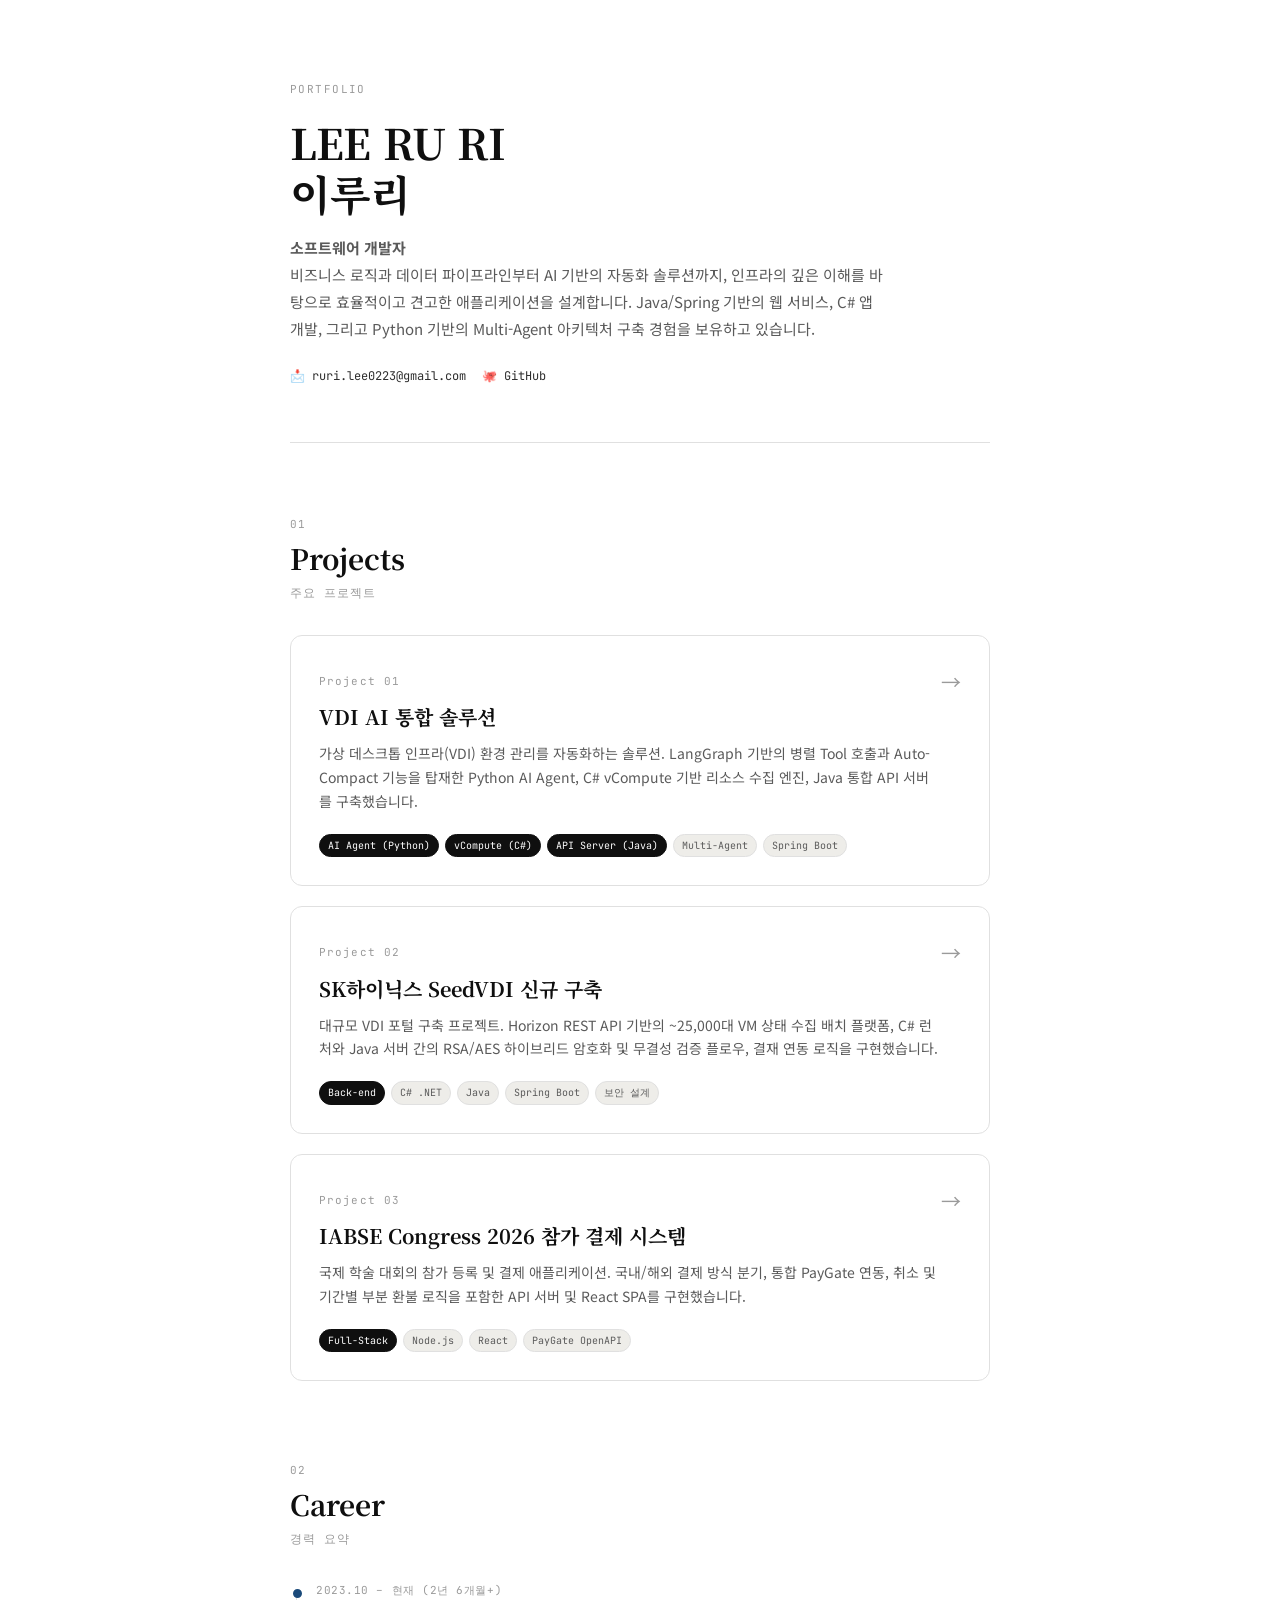
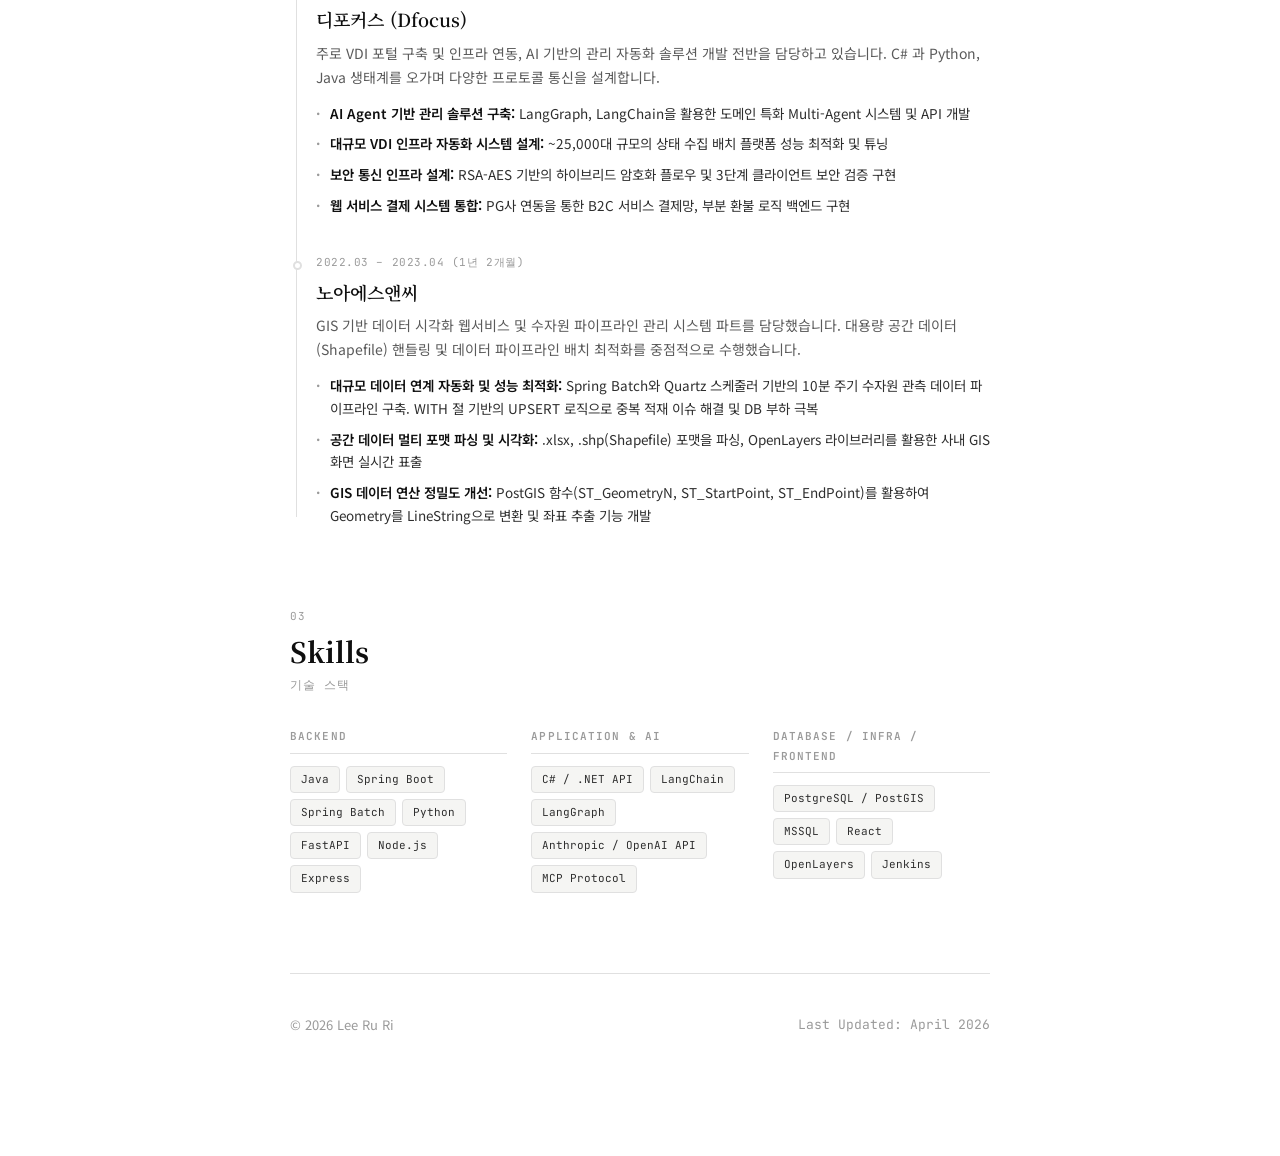
==== index.html @ f57f4658 "포트폴리오수정중~" ====
<!DOCTYPE html>
<html lang="ko">

<head>
  <meta charset="UTF-8">
  <meta name="viewport" content="width=device-width, initial-scale=1.0">
  <title>이루리 포트폴리오 — 소프트웨어 개발자</title>
  <link rel="preconnect" href="https://fonts.googleapis.com">
  <link rel="preconnect" href="https://fonts.gstatic.com" crossorigin>
  <link
    href="https://fonts.googleapis.com/css2?family=Noto+Serif+KR:wght@300;400;500;600;700&family=Noto+Sans+KR:wght@300;400;500&family=JetBrains+Mono:wght@400;500;600&display=swap"
    rel="stylesheet">
  <style>
    :root {
      --ink: #0f0f0f;
      --ink-2: #2e2e2e;
      --ink-3: #5a5a5a;
      --ink-4: #9a9a9a;
      --rule: #e0e0e0;
      --surface: #f5f5f3;
      --surface-2: #eeede9;
      --white: #ffffff;

      --green: #2d6a4f;
      --green-bg: #edf5f0;
      --green-border: #b7d9c6;

      --blue: #1a4a7a;
      --blue-bg: #eef3f9;
      --blue-border: #b3ccdf;

      --violet: #4a2d7a;
      --violet-bg: #f2eef9;
      --violet-border: #ccb7df;

      --red: #7a1a2d;
      --red-bg: #f9eef0;
      --red-border: #dfb3bc;

      --amber: #7a5a1a;
      --amber-bg: #f9f5ee;
      --amber-border: #dfcfb3;
    }

    *,
    *::before,
    *::after {
      box-sizing: border-box;
      margin: 0;
      padding: 0;
    }

    html {
      font-size: 16px;
      scroll-behavior: smooth;
    }

    body {
      background: var(--white);
      color: var(--ink-2);
      font-family: 'Noto Sans KR', sans-serif;
      font-weight: 400;
      line-height: 1.75;
      -webkit-font-smoothing: antialiased;
    }

    a {
      color: inherit;
      text-decoration: none;
    }

    .page {
      max-width: 780px;
      margin: 0 auto;
      padding: 80px 40px 120px;
    }

    /* ── ANIMATIONS ── */
    @keyframes fadeUp {
      from {
        opacity: 0;
        transform: translateY(18px);
      }

      to {
        opacity: 1;
        transform: translateY(0);
      }
    }

    .fade-up {
      opacity: 0;
    }

    /* ── HEADER ── */
    .site-header {
      padding-bottom: 52px;
      margin-bottom: 72px;
      animation: fadeUp 0.5s ease 0.05s forwards;
      opacity: 0;
      border-bottom: 1px solid var(--rule);
    }

    .eyebrow {
      font-family: 'JetBrains Mono', monospace;
      font-size: 11px;
      letter-spacing: 0.13em;
      text-transform: uppercase;
      color: var(--ink-4);
      margin-bottom: 18px;
    }

    .site-header h1 {
      font-family: 'Noto Serif KR', serif;
      font-size: clamp(28px, 5vw, 42px);
      font-weight: 700;
      color: var(--ink);
      line-height: 1.2;
      margin-bottom: 16px;
      letter-spacing: -0.02em;
    }

    .site-header .subtitle {
      font-size: 15px;
      color: var(--ink-3);
      max-width: 600px;
      line-height: 1.8;
      margin-bottom: 24px;
    }

    .contact-links {
      display: flex;
      gap: 16px;
      font-family: 'JetBrains Mono', monospace;
      font-size: 12px;
    }

    .contact-links a {
      display: inline-flex;
      align-items: center;
      gap: 6px;
      color: var(--ink-2);
      border-bottom: 1px solid transparent;
      padding-bottom: 2px;
      transition: border-color 0.2s, color 0.2s;
    }

    .contact-links a:hover {
      color: var(--blue);
      border-color: var(--blue);
    }

    /* ── SECTION HEADER ── */
    .section {
      margin-bottom: 80px;
    }

    .section-number {
      font-family: 'JetBrains Mono', monospace;
      font-size: 11px;
      color: var(--ink-4);
      letter-spacing: 0.1em;
      margin-bottom: 6px;
    }

    .section-title {
      font-family: 'Noto Serif KR', serif;
      font-size: clamp(22px, 3vw, 28px);
      font-weight: 700;
      color: var(--ink);
      line-height: 1.35;
      margin-bottom: 5px;
    }

    .section-sub {
      font-family: 'JetBrains Mono', monospace;
      font-size: 11.5px;
      color: var(--ink-4);
      letter-spacing: 0.08em;
      margin-bottom: 32px;
      text-transform: uppercase;
    }

    /* ── CAREER TIMELINE ── */
    .career-list {
      position: relative;
      padding-left: 26px;
    }

    .career-list::before {
      content: '';
      position: absolute;
      left: 6px;
      top: 10px;
      bottom: 10px;
      width: 1px;
      background: var(--rule);
    }

    .career-item {
      position: relative;
      margin-bottom: 36px;
    }

    .career-item:last-child {
      margin-bottom: 0;
    }

    .career-dot {
      position: absolute;
      left: -23px;
      top: 8px;
      width: 9px;
      height: 9px;
      border-radius: 50%;
      border: 2px solid var(--rule);
      background: var(--white);
    }

    .career-item:first-child .career-dot {
      border-color: var(--blue);
      background: var(--blue);
    }

    .career-period {
      font-family: 'JetBrains Mono', monospace;
      font-size: 11px;
      color: var(--ink-4);
      margin-bottom: 4px;
      letter-spacing: 0.05em;
    }

    .career-title {
      font-family: 'Noto Serif KR', serif;
      font-size: 18px;
      font-weight: 600;
      color: var(--ink);
      margin-bottom: 6px;
    }

    .career-desc {
      font-size: 14px;
      color: var(--ink-3);
      line-height: 1.7;
      margin-bottom: 12px;
    }

    .career-tasks {
      list-style: none;
      padding: 0;
      margin: 0;
    }

    .career-tasks li {
      font-size: 13.5px;
      color: var(--ink-2);
      line-height: 1.7;
      margin-bottom: 8px;
      position: relative;
      padding-left: 14px;
    }

    .career-tasks li::before {
      content: '·';
      position: absolute;
      left: 0;
      top: 0;
      color: var(--ink-4);
      font-weight: bold;
    }

    .career-tasks strong {
      font-weight: 600;
      color: var(--ink);
    }

    /* ── SKILLS ── */
    .skills-grid {
      display: grid;
      grid-template-columns: repeat(auto-fit, minmax(200px, 1fr));
      gap: 24px;
    }

    .skill-group-title {
      font-family: 'JetBrains Mono', monospace;
      font-size: 11px;
      font-weight: 600;
      letter-spacing: 0.1em;
      text-transform: uppercase;
      color: var(--ink-4);
      margin-bottom: 12px;
      border-bottom: 1px solid var(--rule);
      padding-bottom: 6px;
    }

    .skill-tags {
      display: flex;
      flex-wrap: wrap;
      gap: 6px;
    }

    .skill-tag {
      font-family: 'JetBrains Mono', monospace;
      font-size: 11px;
      padding: 3px 10px;
      border-radius: 4px;
      background: var(--surface);
      border: 1px solid var(--rule);
      color: var(--ink-2);
    }

    /* ── PROJECT CARDS ── */
    .project-cards {
      display: flex;
      flex-direction: column;
      gap: 20px;
    }

    .project-card {
      display: block;
      padding: 28px;
      border: 1px solid var(--rule);
      border-radius: 12px;
      background: var(--white);
      transition: border-color 0.2s, box-shadow 0.2s;
      position: relative;
    }

    .project-card:hover {
      border-color: var(--ink-4);
      box-shadow: 0 4px 16px rgba(0, 0, 0, 0.04);
    }

    .project-card-arrow {
      position: absolute;
      right: 28px;
      top: 28px;
      color: var(--ink-4);
      font-size: 20px;
      transition: transform 0.2s, color 0.2s;
    }

    .project-card:hover .project-card-arrow {
      transform: translateX(4px);
      color: var(--blue);
    }

    .project-card-num {
      font-family: 'JetBrains Mono', monospace;
      font-size: 11px;
      color: var(--ink-4);
      margin-bottom: 8px;
      display: inline-block;
      letter-spacing: 0.1em;
    }

    .project-card-title {
      font-family: 'Noto Serif KR', serif;
      font-size: 20px;
      font-weight: 700;
      color: var(--ink);
      margin-bottom: 8px;
      padding-right: 30px;
    }

    .project-card-desc {
      font-size: 14px;
      color: var(--ink-3);
      line-height: 1.7;
      margin-bottom: 20px;
      padding-right: 20px;
    }

    .project-roles {
      display: flex;
      flex-wrap: wrap;
      gap: 6px;
    }

    .project-role {
      font-family: 'JetBrains Mono', monospace;
      font-size: 10px;
      padding: 2px 8px;
      border-radius: 20px;
      background: var(--surface-2);
      color: var(--ink-3);
      border: 1px solid var(--rule);
    }

    .project-role.main {
      background: var(--ink);
      color: var(--white);
      border-color: var(--ink);
    }


    /* ── FOOTER ── */
    .site-footer {
      border-top: 1px solid var(--rule);
      padding-top: 40px;
      margin-top: 80px;
      display: flex;
      justify-content: space-between;
      align-items: center;
      font-size: 13px;
      color: var(--ink-4);
    }

    @media (max-width: 620px) {
      .page {
        padding: 60px 24px 80px;
      }
      .skills-grid {
        grid-template-columns: 1fr;
      }
      .site-footer {
        flex-direction: column;
        align-items: flex-start;
        gap: 12px;
      }
    }
    
    @media print {
      .page {
        padding: 0 !important;
        margin: 0 !important;
      }
      .site-header {
        margin-bottom: 40px !important;
        padding-bottom: 20px !important;
        border-bottom: 2px solid var(--ink) !important;
      }
      .project-card {
        page-break-inside: avoid;
        border-color: var(--ink-4) !important;
      }
      .site-footer {
        display: none !important;
      }
      body {
        -webkit-print-color-adjust: exact;
        print-color-adjust: exact;
      }
    }
  </style>
</head>

<body>
  <div class="page">

    <!-- ══ HERO ══ -->
    <header class="site-header">
      <div class="eyebrow">Portfolio</div>
      <h1>LEE RU RI<br>이루리</h1>
      <p class="subtitle">
        <strong>소프트웨어 개발자</strong><br>
        비즈니스 로직과 데이터 파이프라인부터 AI 기반의 자동화 솔루션까지, 인프라의 깊은 이해를 바탕으로 효율적이고 견고한 애플리케이션을 설계합니다.
        Java/Spring 기반의 웹 서비스, C# 앱 개발, 그리고 Python 기반의 Multi-Agent 아키텍처 구축 경험을 보유하고 있습니다.
      </p>
      <div class="contact-links">
        <a href="mailto:ruri.lee0223@gmail.com">📩 ruri.lee0223@gmail.com</a>
        <a href="https://github.com/Iroori" target="_blank" rel="noopener noreferrer">🐙 GitHub</a>
      </div>
    </header>


    <!-- ══ PROJECTS ══ -->
    <section class="section fade-up">
      <div class="section-number">01</div>
      <h2 class="section-title">Projects</h2>
      <div class="section-sub">주요 프로젝트</div>

      <div class="project-cards">
        
        <!-- PROJECT 01 -->
        <a href="project-01-vdi-ai.html" class="project-card">
          <span class="project-card-num">Project 01</span>
          <h3 class="project-card-title">VDI AI 통합 솔루션</h3>
          <p class="project-card-desc">
            가상 데스크톱 인프라(VDI) 환경 관리를 자동화하는 솔루션. LangGraph 기반의 병렬 Tool 호출과 Auto-Compact 기능을 탑재한 Python AI Agent, C# vCompute 기반 리소스 수집 엔진, Java 통합 API 서버를 구축했습니다.
          </p>
          <div class="project-roles">
            <span class="project-role main">AI Agent (Python)</span>
            <span class="project-role main">vCompute (C#)</span>
            <span class="project-role main">API Server (Java)</span>
            <span class="project-role">Multi-Agent</span>
            <span class="project-role">Spring Boot</span>
          </div>
          <div class="project-card-arrow">→</div>
        </a>

        <!-- PROJECT 02 -->
        <a href="project-02-seedvdi.html" class="project-card">
          <span class="project-card-num">Project 02</span>
          <h3 class="project-card-title">SK하이닉스 SeedVDI 신규 구축</h3>
          <p class="project-card-desc">
            대규모 VDI 포털 구축 프로젝트. Horizon REST API 기반의 ~25,000대 VM 상태 수집 배치 플랫폼, C# 런처와 Java 서버 간의 RSA/AES 하이브리드 암호화 및 무결성 검증 플로우, 결재 연동 로직을 구현했습니다.
          </p>
          <div class="project-roles">
            <span class="project-role main">Back-end</span>
            <span class="project-role">C# .NET</span>
            <span class="project-role">Java</span>
            <span class="project-role">Spring Boot</span>
            <span class="project-role">보안 설계</span>
          </div>
          <div class="project-card-arrow">→</div>
        </a>

        <!-- PROJECT 03 -->
        <a href="project-03-iabse.html" class="project-card">
          <span class="project-card-num">Project 03</span>
          <h3 class="project-card-title">IABSE Congress 2026 참가 결제 시스템</h3>
          <p class="project-card-desc">
            국제 학술 대회의 참가 등록 및 결제 애플리케이션. 국내/해외 결제 방식 분기, 통합 PayGate 연동, 취소 및 기간별 부분 환불 로직을 포함한 API 서버 및 React SPA를 구현했습니다.
          </p>
          <div class="project-roles">
            <span class="project-role main">Full-Stack</span>
            <span class="project-role">Node.js</span>
            <span class="project-role">React</span>
            <span class="project-role">PayGate OpenAPI</span>
          </div>
          <div class="project-card-arrow">→</div>
        </a>

      </div>
    </section>

    <!-- ══ CAREER ══ -->
    <section class="section fade-up">
      <div class="section-number">02</div>
      <h2 class="section-title">Career</h2>
      <div class="section-sub">경력 요약</div>

      <div class="career-list">
        
        <div class="career-item">
          <div class="career-dot"></div>
          <div class="career-period">2023.10 – 현재 (2년 6개월+)</div>
          <div class="career-title">디포커스 (Dfocus)</div>
          <div class="career-desc">주로 VDI 포털 구축 및 인프라 연동, AI 기반의 관리 자동화 솔루션 개발 전반을 담당하고 있습니다. C# 과 Python, Java 생태계를 오가며 다양한 프로토콜 통신을 설계합니다.</div>
          <ul class="career-tasks">
            <li><strong>AI Agent 기반 관리 솔루션 구축:</strong> LangGraph, LangChain을 활용한 도메인 특화 Multi-Agent 시스템 및 API 개발</li>
            <li><strong>대규모 VDI 인프라 자동화 시스템 설계:</strong> ~25,000대 규모의 상태 수집 배치 플랫폼 성능 최적화 및 튜닝</li>
            <li><strong>보안 통신 인프라 설계:</strong> RSA-AES 기반의 하이브리드 암호화 플로우 및 3단계 클라이언트 보안 검증 구현</li>
            <li><strong>웹 서비스 결제 시스템 통합:</strong> PG사 연동을 통한 B2C 서비스 결제망, 부분 환불 로직 백엔드 구현</li>
          </ul>
        </div>

        <div class="career-item">
          <div class="career-dot"></div>
          <div class="career-period">2022.03 – 2023.04 (1년 2개월)</div>
          <div class="career-title">노아에스앤씨</div>
          <div class="career-desc">GIS 기반 데이터 시각화 웹서비스 및 수자원 파이프라인 관리 시스템 파트를 담당했습니다. 대용량 공간 데이터(Shapefile) 핸들링 및 데이터 파이프라인 배치 최적화를 중점적으로 수행했습니다.</div>
          <ul class="career-tasks">
            <li><strong>대규모 데이터 연계 자동화 및 성능 최적화:</strong> Spring Batch와 Quartz 스케줄러 기반의 10분 주기 수자원 관측 데이터 파이프라인 구축. WITH 절 기반의 UPSERT 로직으로 중복 적재 이슈 해결 및 DB 부하 극복</li>
            <li><strong>공간 데이터 멀티 포맷 파싱 및 시각화:</strong> .xlsx, .shp(Shapefile) 포맷을 파싱, OpenLayers 라이브러리를 활용한 사내 GIS 화면 실시간 표출</li>
            <li><strong>GIS 데이터 연산 정밀도 개선:</strong> PostGIS 함수(ST_GeometryN, ST_StartPoint, ST_EndPoint)를 활용하여 Geometry를 LineString으로 변환 및 좌표 추출 기능 개발</li>
          </ul>
        </div>

      </div>
    </section>

    <!-- ══ SKILLS ══ -->
    <section class="section fade-up">
      <div class="section-number">03</div>
      <h2 class="section-title">Skills</h2>
      <div class="section-sub">기술 스택</div>

      <div class="skills-grid">
        
        <div>
          <div class="skill-group-title">Backend</div>
          <div class="skill-tags">
            <span class="skill-tag">Java</span>
            <span class="skill-tag">Spring Boot</span>
            <span class="skill-tag">Spring Batch</span>
            <span class="skill-tag">Python</span>
            <span class="skill-tag">FastAPI</span>
            <span class="skill-tag">Node.js</span>
            <span class="skill-tag">Express</span>
          </div>
        </div>

        <div>
          <div class="skill-group-title">Application & AI</div>
          <div class="skill-tags">
            <span class="skill-tag">C# / .NET API</span>
            <span class="skill-tag">LangChain</span>
            <span class="skill-tag">LangGraph</span>
            <span class="skill-tag">Anthropic / OpenAI API</span>
            <span class="skill-tag">MCP Protocol</span>
          </div>
        </div>

        <div>
          <div class="skill-group-title">Database / Infra / Frontend</div>
          <div class="skill-tags">
            <span class="skill-tag">PostgreSQL / PostGIS</span>
            <span class="skill-tag">MSSQL</span>
            <span class="skill-tag">React</span>
            <span class="skill-tag">OpenLayers</span>
            <span class="skill-tag">Jenkins</span>
          </div>
        </div>

      </div>
    </section>

    <!-- ══ FOOTER ══ -->
    <footer class="site-footer">
      <div>© 2026 Lee Ru Ri</div>
      <div style="font-family:'JetBrains Mono', monospace;">Last Updated: April 2026</div>
    </footer>

  </div>

  <script>
    // Fade-up animation observer
    const observer = new IntersectionObserver((entries) => {
      entries.forEach((entry, i) => {
        if (entry.isIntersecting) {
          entry.target.style.animation = `fadeUp 0.6s ease ${i * 0.08}s forwards`;
          observer.unobserve(entry.target);
        }
      });
    }, { threshold: 0.1 });
    
    document.querySelectorAll('.fade-up').forEach(el => observer.observe(el));
  </script>
</body>

</html>
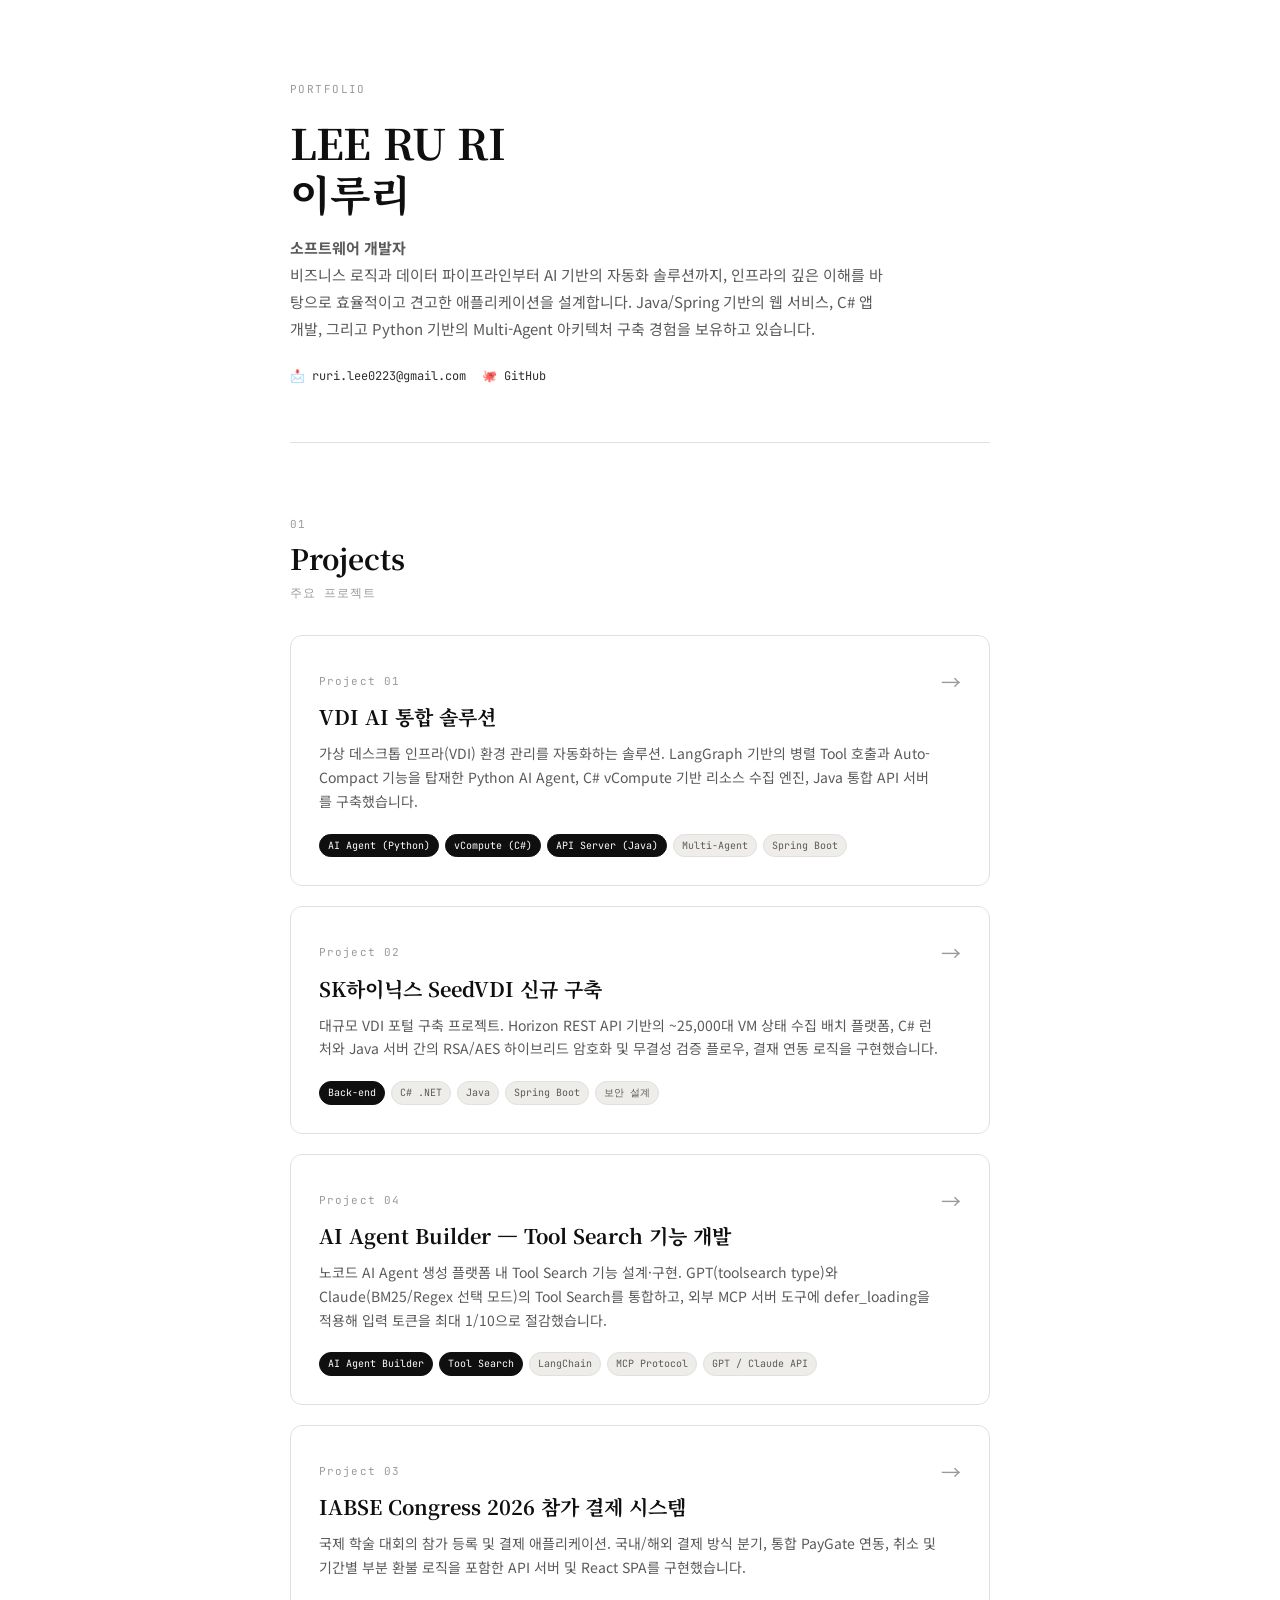
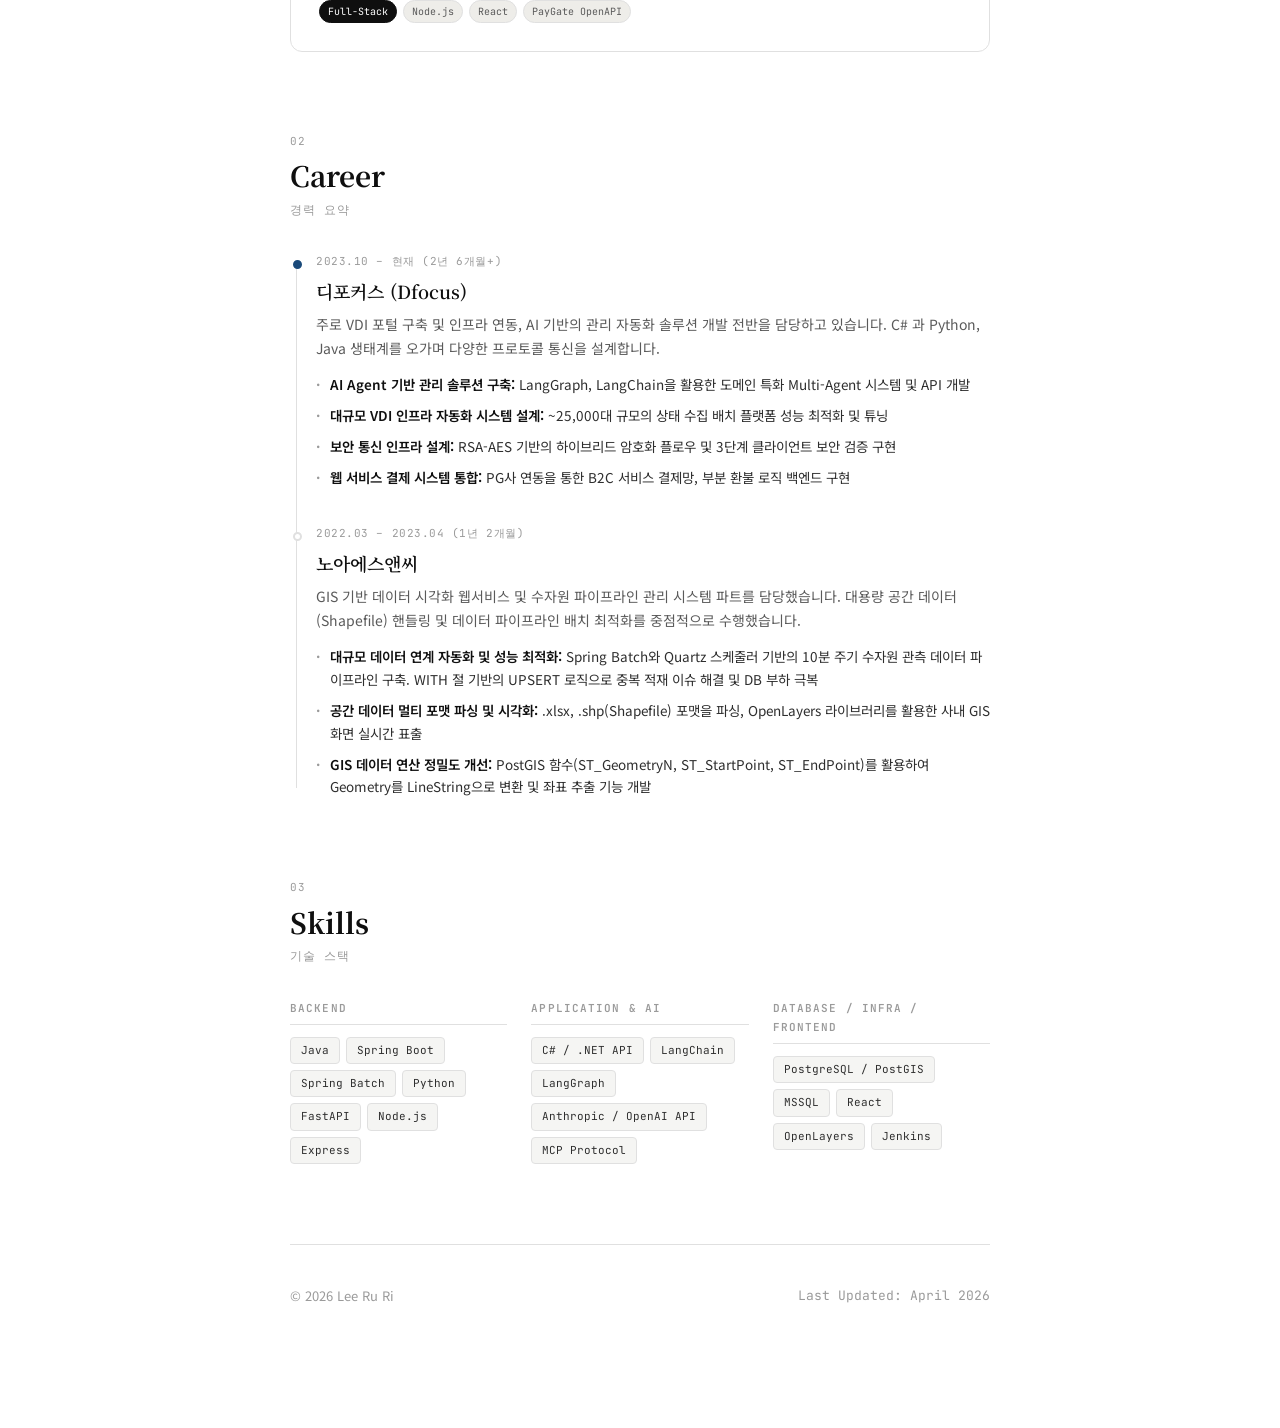
==== commit a7400a94: "feat: Add Project 04 - AI Agent Builder Tool Search" ====
--- a/index.html
+++ b/index.html
@@ -506,6 +506,23 @@
           <div class="project-card-arrow">→</div>
         </a>
 
+        <!-- PROJECT 04 -->
+        <a href="project-04-tool-search.html" class="project-card">
+          <span class="project-card-num">Project 04</span>
+          <h3 class="project-card-title">AI Agent Builder — Tool Search 기능 개발</h3>
+          <p class="project-card-desc">
+            노코드 AI Agent 생성 플랫폼 내 Tool Search 기능 설계·구현. GPT(toolsearch type)와 Claude(BM25/Regex 선택 모드)의 Tool Search를 통합하고, 외부 MCP 서버 도구에 defer_loading을 적용해 입력 토큰을 최대 1/10으로 절감했습니다.
+          </p>
+          <div class="project-roles">
+            <span class="project-role main">AI Agent Builder</span>
+            <span class="project-role main">Tool Search</span>
+            <span class="project-role">LangChain</span>
+            <span class="project-role">MCP Protocol</span>
+            <span class="project-role">GPT / Claude API</span>
+          </div>
+          <div class="project-card-arrow">→</div>
+        </a>
+
         <!-- PROJECT 03 -->
         <a href="project-03-iabse.html" class="project-card">
           <span class="project-card-num">Project 03</span>
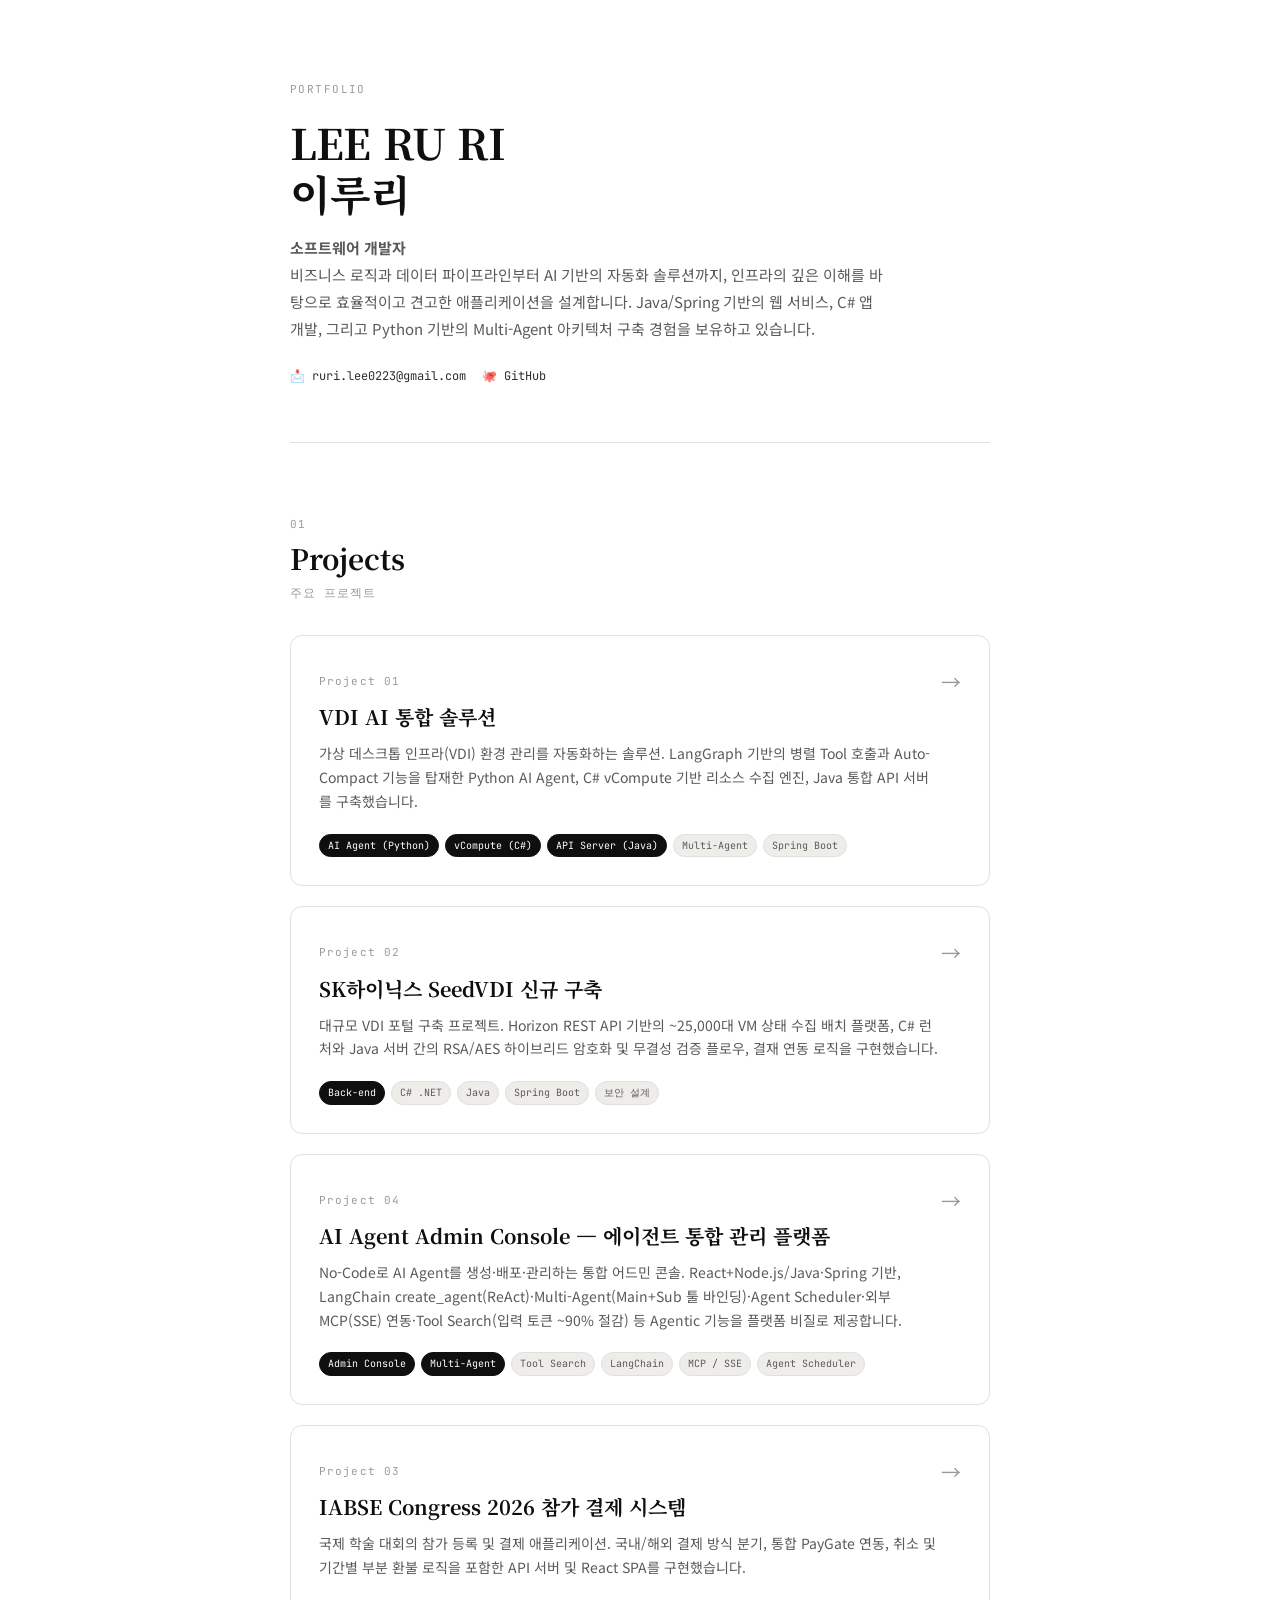
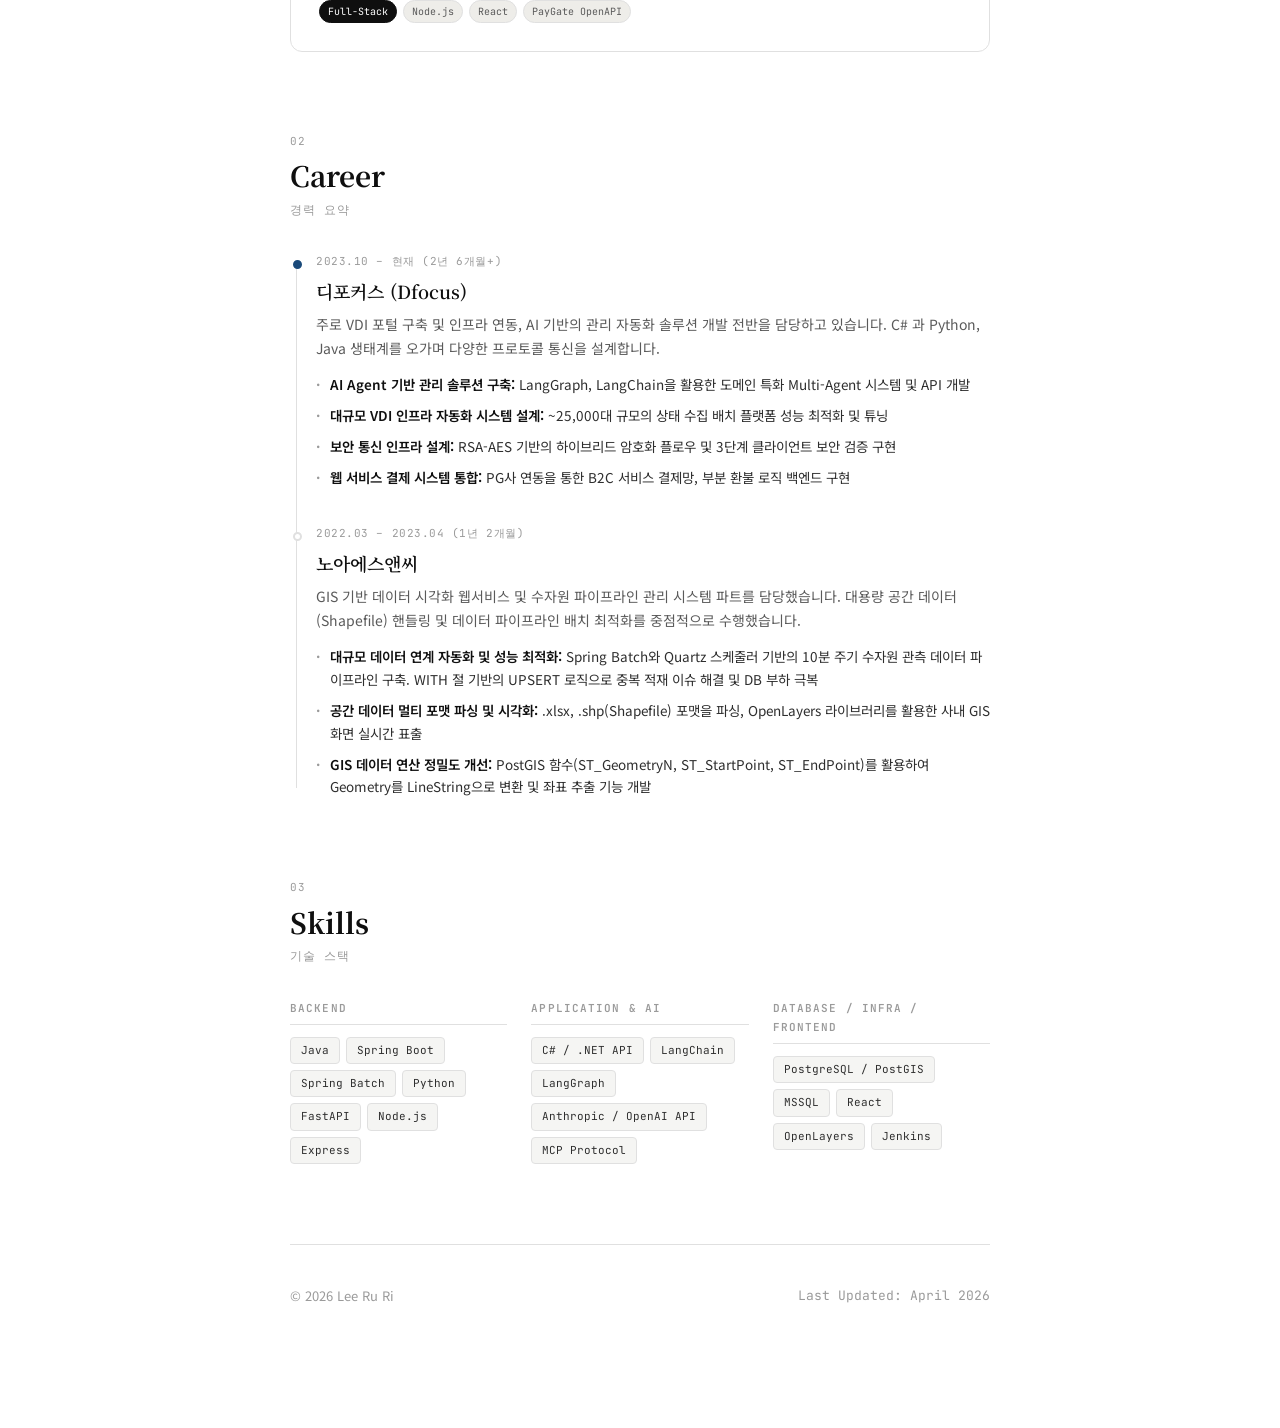
==== commit 4d5f8940: "refactor: Correct full architecture - Admin Console platform, Multi-Agent Main+Sub, External MCP SSE" ====
--- a/index.html
+++ b/index.html
@@ -509,16 +509,17 @@
         <!-- PROJECT 04 -->
         <a href="project-04-tool-search.html" class="project-card">
           <span class="project-card-num">Project 04</span>
-          <h3 class="project-card-title">AI Agent Builder — Tool Search 기능 개발</h3>
+          <h3 class="project-card-title">AI Agent Admin Console — 에이전트 통합 관리 플랫폼</h3>
           <p class="project-card-desc">
-            노코드 AI Agent 생성 플랫폼 내 Tool Search 기능 설계·구현. GPT(toolsearch type)와 Claude(BM25/Regex 선택 모드)의 Tool Search를 통합하고, 외부 MCP 서버 도구에 defer_loading을 적용해 입력 토큰을 최대 1/10으로 절감했습니다.
+            No-Code로 AI Agent를 생성·배포·관리하는 통합 어드민 콘솔. React+Node.js/Java·Spring 기반, LangChain create_agent(ReAct)·Multi-Agent(Main+Sub 툴 바인딩)·Agent Scheduler·외부 MCP(SSE) 연동·Tool Search(입력 토큰 ~90% 절감) 등 Agentic 기능을 플랫폼 비질로 제공합니다.
           </p>
           <div class="project-roles">
-            <span class="project-role main">AI Agent Builder</span>
-            <span class="project-role main">Tool Search</span>
+            <span class="project-role main">Admin Console</span>
+            <span class="project-role main">Multi-Agent</span>
+            <span class="project-role">Tool Search</span>
             <span class="project-role">LangChain</span>
-            <span class="project-role">MCP Protocol</span>
-            <span class="project-role">GPT / Claude API</span>
+            <span class="project-role">MCP / SSE</span>
+            <span class="project-role">Agent Scheduler</span>
           </div>
           <div class="project-card-arrow">→</div>
         </a>
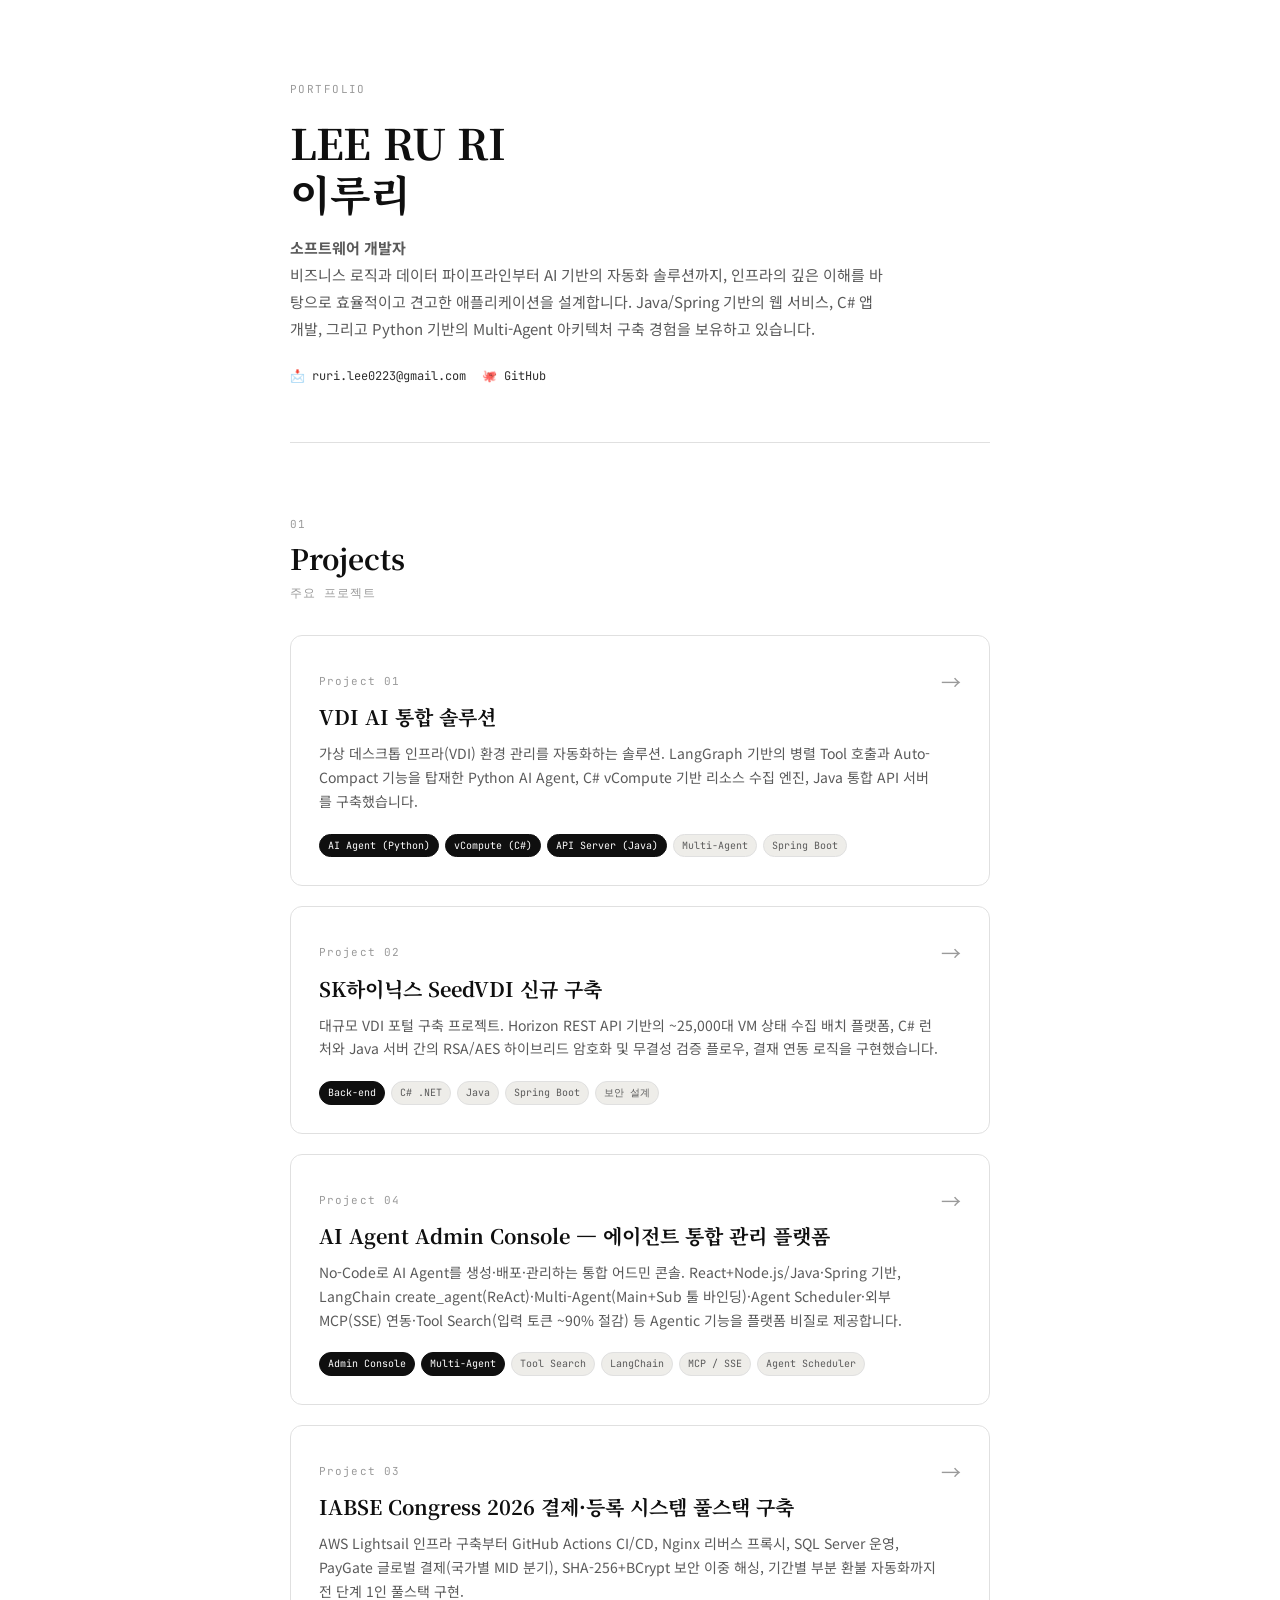
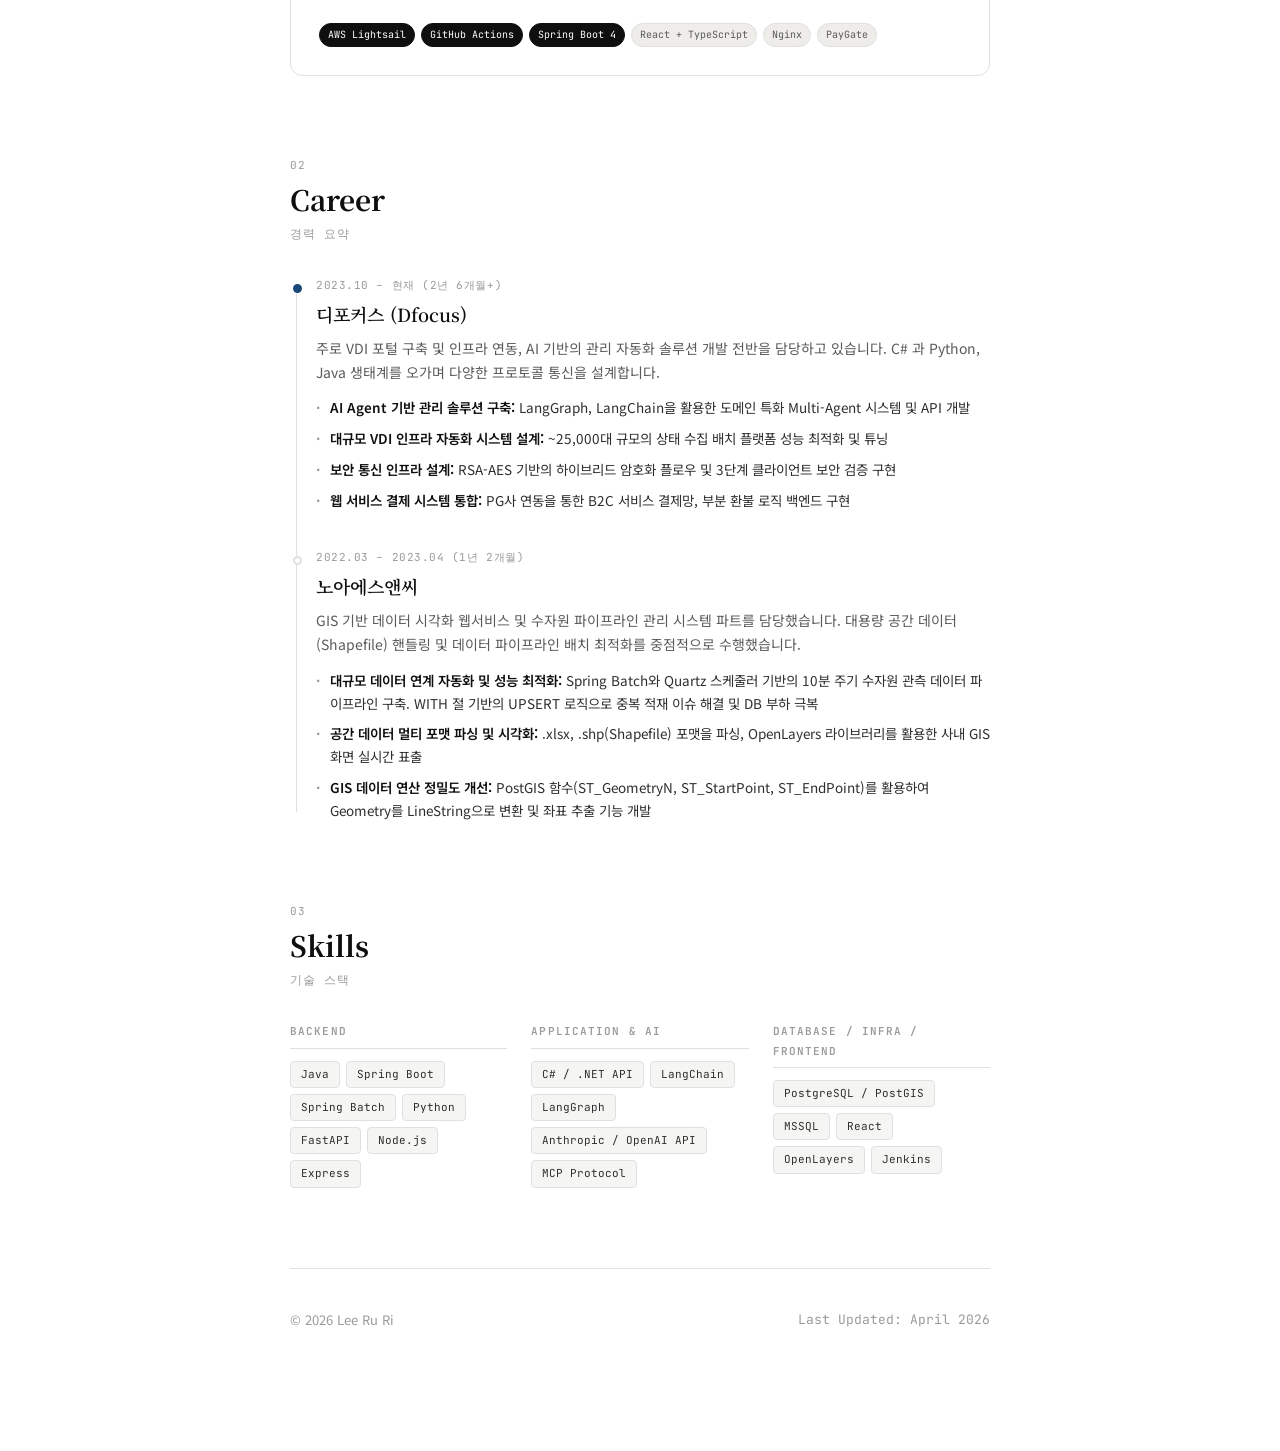
==== commit 56b7aa31: "feat: Major overhaul Project 03 - AWS infra, CI/CD pipeline, security architecture, business logic, " ====
--- a/index.html
+++ b/index.html
@@ -527,15 +527,17 @@
         <!-- PROJECT 03 -->
         <a href="project-03-iabse.html" class="project-card">
           <span class="project-card-num">Project 03</span>
-          <h3 class="project-card-title">IABSE Congress 2026 참가 결제 시스템</h3>
+          <h3 class="project-card-title">IABSE Congress 2026 결제·등록 시스템 풀스택 구축</h3>
           <p class="project-card-desc">
-            국제 학술 대회의 참가 등록 및 결제 애플리케이션. 국내/해외 결제 방식 분기, 통합 PayGate 연동, 취소 및 기간별 부분 환불 로직을 포함한 API 서버 및 React SPA를 구현했습니다.
+            AWS Lightsail 인프라 구축부터 GitHub Actions CI/CD, Nginx 리버스 프록시, SQL Server 운영, PayGate 글로벌 결제(국가별 MID 분기), SHA-256+BCrypt 보안 이중 해싱, 기간별 부분 환불 자동화까지 전 단계 1인 풀스택 구현.
           </p>
           <div class="project-roles">
-            <span class="project-role main">Full-Stack</span>
-            <span class="project-role">Node.js</span>
-            <span class="project-role">React</span>
-            <span class="project-role">PayGate OpenAPI</span>
+            <span class="project-role main">AWS Lightsail</span>
+            <span class="project-role main">GitHub Actions</span>
+            <span class="project-role main">Spring Boot 4</span>
+            <span class="project-role">React + TypeScript</span>
+            <span class="project-role">Nginx</span>
+            <span class="project-role">PayGate</span>
           </div>
           <div class="project-card-arrow">→</div>
         </a>
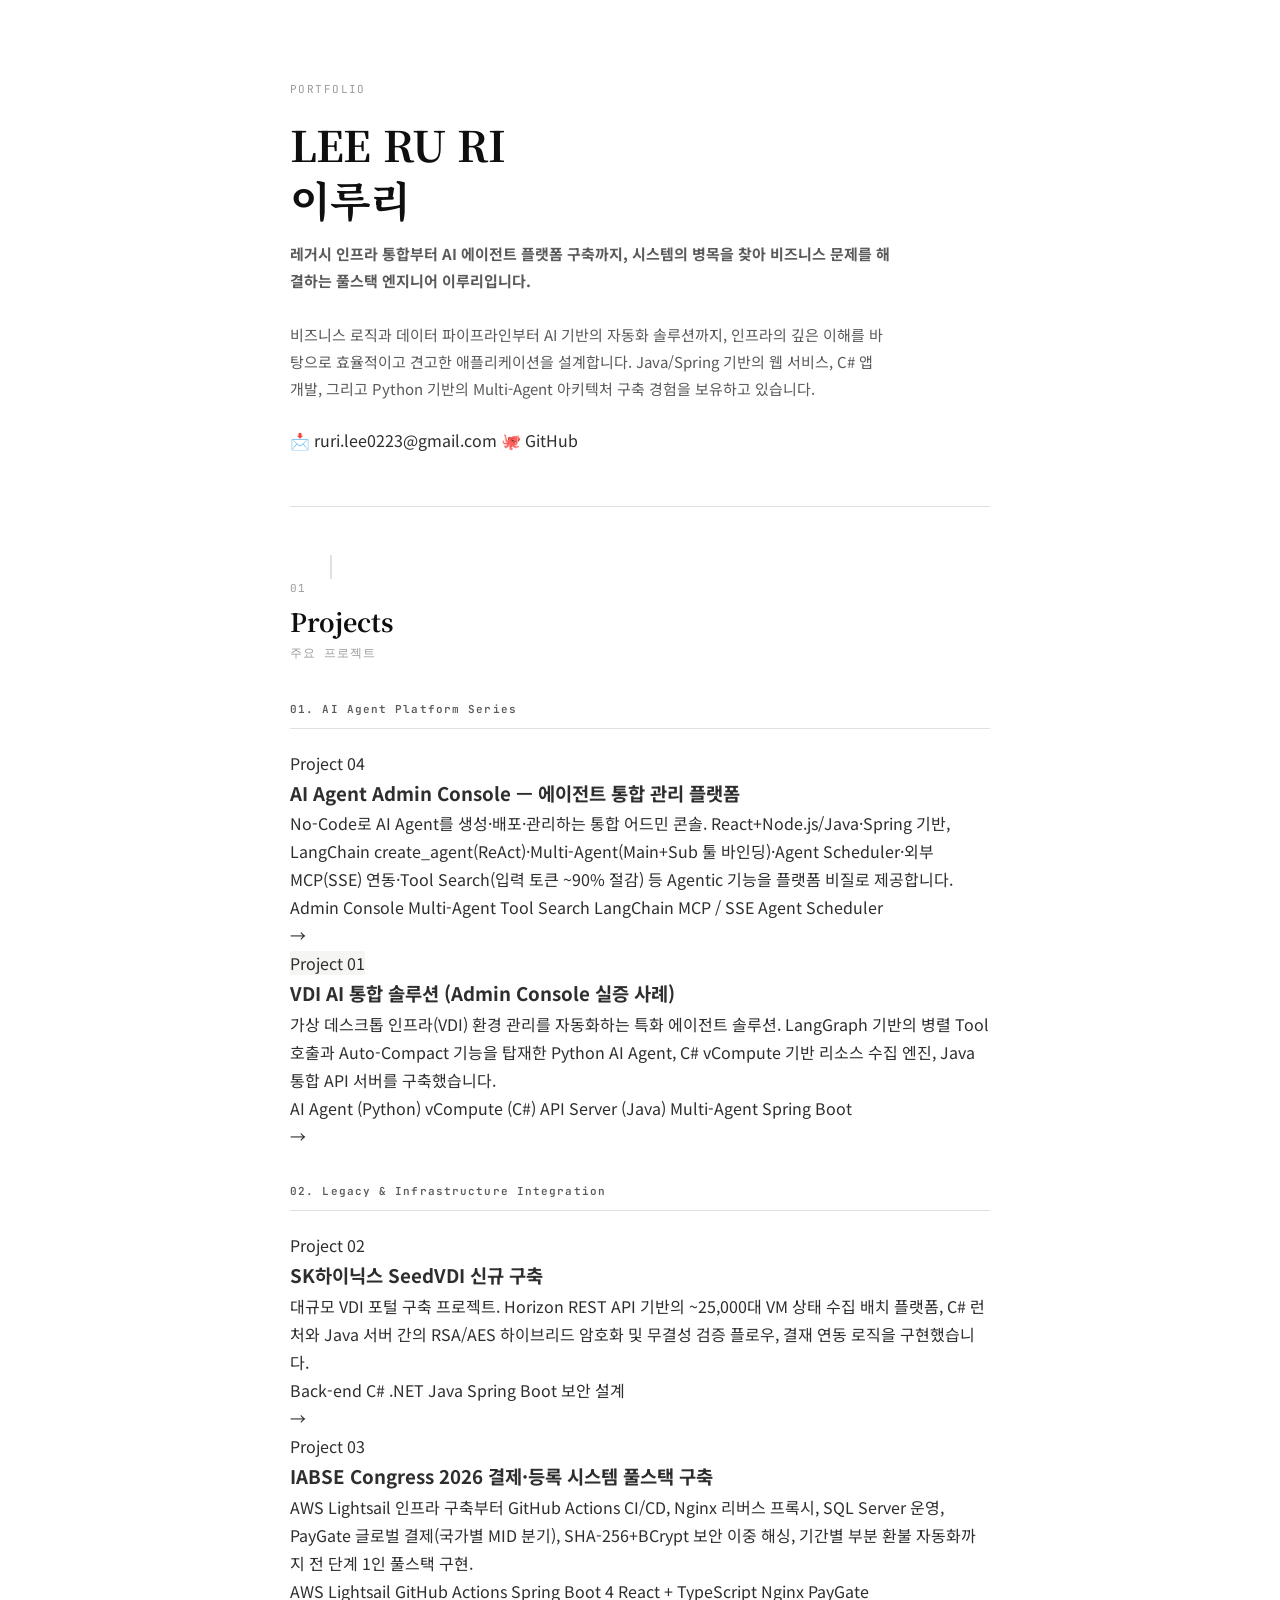
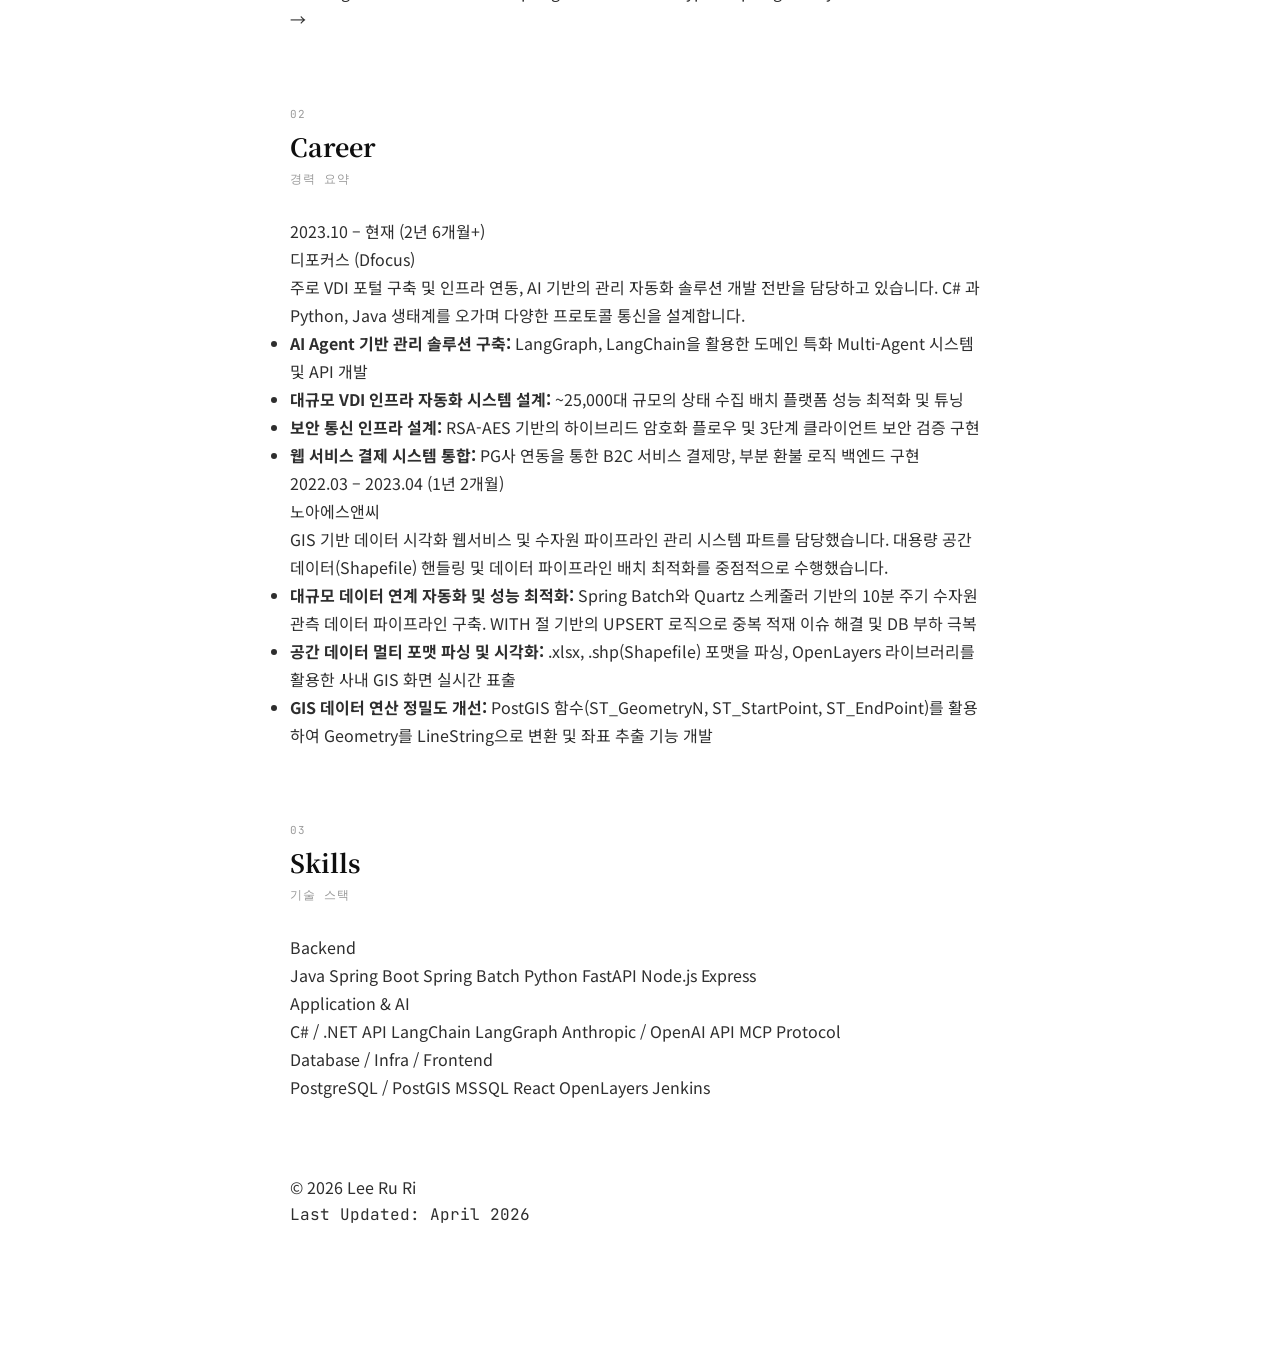
==== commit 97438168: "refactor: Extract global.css and enhance storytelling & KPI impacts" ====
--- a/index.html
+++ b/index.html
@@ -10,450 +10,18 @@
   <link
     href="https://fonts.googleapis.com/css2?family=Noto+Serif+KR:wght@300;400;500;600;700&family=Noto+Sans+KR:wght@300;400;500&family=JetBrains+Mono:wght@400;500;600&display=swap"
     rel="stylesheet">
-  <style>
-    :root {
-      --ink: #0f0f0f;
-      --ink-2: #2e2e2e;
-      --ink-3: #5a5a5a;
-      --ink-4: #9a9a9a;
-      --rule: #e0e0e0;
-      --surface: #f5f5f3;
-      --surface-2: #eeede9;
-      --white: #ffffff;
-
-      --green: #2d6a4f;
-      --green-bg: #edf5f0;
-      --green-border: #b7d9c6;
-
-      --blue: #1a4a7a;
-      --blue-bg: #eef3f9;
-      --blue-border: #b3ccdf;
-
-      --violet: #4a2d7a;
-      --violet-bg: #f2eef9;
-      --violet-border: #ccb7df;
-
-      --red: #7a1a2d;
-      --red-bg: #f9eef0;
-      --red-border: #dfb3bc;
-
-      --amber: #7a5a1a;
-      --amber-bg: #f9f5ee;
-      --amber-border: #dfcfb3;
-    }
-
-    *,
-    *::before,
-    *::after {
-      box-sizing: border-box;
-      margin: 0;
-      padding: 0;
-    }
-
-    html {
-      font-size: 16px;
-      scroll-behavior: smooth;
-    }
-
-    body {
-      background: var(--white);
-      color: var(--ink-2);
-      font-family: 'Noto Sans KR', sans-serif;
-      font-weight: 400;
-      line-height: 1.75;
-      -webkit-font-smoothing: antialiased;
-    }
-
-    a {
-      color: inherit;
-      text-decoration: none;
-    }
-
-    .page {
-      max-width: 780px;
-      margin: 0 auto;
-      padding: 80px 40px 120px;
-    }
-
-    /* ── ANIMATIONS ── */
-    @keyframes fadeUp {
-      from {
-        opacity: 0;
-        transform: translateY(18px);
-      }
-
-      to {
-        opacity: 1;
-        transform: translateY(0);
-      }
-    }
-
-    .fade-up {
-      opacity: 0;
-    }
-
-    /* ── HEADER ── */
-    .site-header {
-      padding-bottom: 52px;
-      margin-bottom: 72px;
-      animation: fadeUp 0.5s ease 0.05s forwards;
-      opacity: 0;
-      border-bottom: 1px solid var(--rule);
-    }
-
-    .eyebrow {
-      font-family: 'JetBrains Mono', monospace;
-      font-size: 11px;
-      letter-spacing: 0.13em;
-      text-transform: uppercase;
-      color: var(--ink-4);
-      margin-bottom: 18px;
-    }
-
-    .site-header h1 {
-      font-family: 'Noto Serif KR', serif;
-      font-size: clamp(28px, 5vw, 42px);
-      font-weight: 700;
-      color: var(--ink);
-      line-height: 1.2;
-      margin-bottom: 16px;
-      letter-spacing: -0.02em;
-    }
-
-    .site-header .subtitle {
-      font-size: 15px;
-      color: var(--ink-3);
-      max-width: 600px;
-      line-height: 1.8;
-      margin-bottom: 24px;
-    }
-
-    .contact-links {
-      display: flex;
-      gap: 16px;
-      font-family: 'JetBrains Mono', monospace;
-      font-size: 12px;
-    }
-
-    .contact-links a {
-      display: inline-flex;
-      align-items: center;
-      gap: 6px;
-      color: var(--ink-2);
-      border-bottom: 1px solid transparent;
-      padding-bottom: 2px;
-      transition: border-color 0.2s, color 0.2s;
-    }
-
-    .contact-links a:hover {
-      color: var(--blue);
-      border-color: var(--blue);
-    }
-
-    /* ── SECTION HEADER ── */
-    .section {
-      margin-bottom: 80px;
-    }
-
-    .section-number {
-      font-family: 'JetBrains Mono', monospace;
-      font-size: 11px;
-      color: var(--ink-4);
-      letter-spacing: 0.1em;
-      margin-bottom: 6px;
-    }
-
-    .section-title {
-      font-family: 'Noto Serif KR', serif;
-      font-size: clamp(22px, 3vw, 28px);
-      font-weight: 700;
-      color: var(--ink);
-      line-height: 1.35;
-      margin-bottom: 5px;
-    }
-
-    .section-sub {
-      font-family: 'JetBrains Mono', monospace;
-      font-size: 11.5px;
-      color: var(--ink-4);
-      letter-spacing: 0.08em;
-      margin-bottom: 32px;
-      text-transform: uppercase;
-    }
-
-    /* ── CAREER TIMELINE ── */
-    .career-list {
-      position: relative;
-      padding-left: 26px;
-    }
-
-    .career-list::before {
-      content: '';
-      position: absolute;
-      left: 6px;
-      top: 10px;
-      bottom: 10px;
-      width: 1px;
-      background: var(--rule);
-    }
-
-    .career-item {
-      position: relative;
-      margin-bottom: 36px;
-    }
-
-    .career-item:last-child {
-      margin-bottom: 0;
-    }
-
-    .career-dot {
-      position: absolute;
-      left: -23px;
-      top: 8px;
-      width: 9px;
-      height: 9px;
-      border-radius: 50%;
-      border: 2px solid var(--rule);
-      background: var(--white);
-    }
-
-    .career-item:first-child .career-dot {
-      border-color: var(--blue);
-      background: var(--blue);
-    }
-
-    .career-period {
-      font-family: 'JetBrains Mono', monospace;
-      font-size: 11px;
-      color: var(--ink-4);
-      margin-bottom: 4px;
-      letter-spacing: 0.05em;
-    }
-
-    .career-title {
-      font-family: 'Noto Serif KR', serif;
-      font-size: 18px;
-      font-weight: 600;
-      color: var(--ink);
-      margin-bottom: 6px;
-    }
-
-    .career-desc {
-      font-size: 14px;
-      color: var(--ink-3);
-      line-height: 1.7;
-      margin-bottom: 12px;
-    }
-
-    .career-tasks {
-      list-style: none;
-      padding: 0;
-      margin: 0;
-    }
-
-    .career-tasks li {
-      font-size: 13.5px;
-      color: var(--ink-2);
-      line-height: 1.7;
-      margin-bottom: 8px;
-      position: relative;
-      padding-left: 14px;
-    }
-
-    .career-tasks li::before {
-      content: '·';
-      position: absolute;
-      left: 0;
-      top: 0;
-      color: var(--ink-4);
-      font-weight: bold;
-    }
-
-    .career-tasks strong {
-      font-weight: 600;
-      color: var(--ink);
-    }
-
-    /* ── SKILLS ── */
-    .skills-grid {
-      display: grid;
-      grid-template-columns: repeat(auto-fit, minmax(200px, 1fr));
-      gap: 24px;
-    }
-
-    .skill-group-title {
-      font-family: 'JetBrains Mono', monospace;
-      font-size: 11px;
-      font-weight: 600;
-      letter-spacing: 0.1em;
-      text-transform: uppercase;
-      color: var(--ink-4);
-      margin-bottom: 12px;
-      border-bottom: 1px solid var(--rule);
-      padding-bottom: 6px;
-    }
-
-    .skill-tags {
-      display: flex;
-      flex-wrap: wrap;
-      gap: 6px;
-    }
-
-    .skill-tag {
-      font-family: 'JetBrains Mono', monospace;
-      font-size: 11px;
-      padding: 3px 10px;
-      border-radius: 4px;
-      background: var(--surface);
-      border: 1px solid var(--rule);
-      color: var(--ink-2);
-    }
-
-    /* ── PROJECT CARDS ── */
-    .project-cards {
-      display: flex;
-      flex-direction: column;
-      gap: 20px;
-    }
-
-    .project-card {
-      display: block;
-      padding: 28px;
-      border: 1px solid var(--rule);
-      border-radius: 12px;
-      background: var(--white);
-      transition: border-color 0.2s, box-shadow 0.2s;
-      position: relative;
-    }
-
-    .project-card:hover {
-      border-color: var(--ink-4);
-      box-shadow: 0 4px 16px rgba(0, 0, 0, 0.04);
-    }
-
-    .project-card-arrow {
-      position: absolute;
-      right: 28px;
-      top: 28px;
-      color: var(--ink-4);
-      font-size: 20px;
-      transition: transform 0.2s, color 0.2s;
-    }
-
-    .project-card:hover .project-card-arrow {
-      transform: translateX(4px);
-      color: var(--blue);
-    }
-
-    .project-card-num {
-      font-family: 'JetBrains Mono', monospace;
-      font-size: 11px;
-      color: var(--ink-4);
-      margin-bottom: 8px;
-      display: inline-block;
-      letter-spacing: 0.1em;
-    }
-
-    .project-card-title {
-      font-family: 'Noto Serif KR', serif;
-      font-size: 20px;
-      font-weight: 700;
-      color: var(--ink);
-      margin-bottom: 8px;
-      padding-right: 30px;
-    }
-
-    .project-card-desc {
-      font-size: 14px;
-      color: var(--ink-3);
-      line-height: 1.7;
-      margin-bottom: 20px;
-      padding-right: 20px;
-    }
-
-    .project-roles {
-      display: flex;
-      flex-wrap: wrap;
-      gap: 6px;
-    }
-
-    .project-role {
-      font-family: 'JetBrains Mono', monospace;
-      font-size: 10px;
-      padding: 2px 8px;
-      border-radius: 20px;
-      background: var(--surface-2);
-      color: var(--ink-3);
-      border: 1px solid var(--rule);
-    }
-
-    .project-role.main {
-      background: var(--ink);
-      color: var(--white);
-      border-color: var(--ink);
-    }
-
-
-    /* ── FOOTER ── */
-    .site-footer {
-      border-top: 1px solid var(--rule);
-      padding-top: 40px;
-      margin-top: 80px;
-      display: flex;
-      justify-content: space-between;
-      align-items: center;
-      font-size: 13px;
-      color: var(--ink-4);
-    }
-
-    @media (max-width: 620px) {
-      .page {
-        padding: 60px 24px 80px;
-      }
-      .skills-grid {
-        grid-template-columns: 1fr;
-      }
-      .site-footer {
-        flex-direction: column;
-        align-items: flex-start;
-        gap: 12px;
-      }
-    }
-    
-    @media print {
-      .page {
-        padding: 0 !important;
-        margin: 0 !important;
-      }
-      .site-header {
-        margin-bottom: 40px !important;
-        padding-bottom: 20px !important;
-        border-bottom: 2px solid var(--ink) !important;
-      }
-      .project-card {
-        page-break-inside: avoid;
-        border-color: var(--ink-4) !important;
-      }
-      .site-footer {
-        display: none !important;
-      }
-      body {
-        -webkit-print-color-adjust: exact;
-        print-color-adjust: exact;
-      }
-    }
-  </style>
+  <link rel="stylesheet" href="assets/css/global.css">
 </head>
 
 <body>
-  <div class="page">
+  <div class="page index-page">
 
     <!-- ══ HERO ══ -->
-    <header class="site-header">
+    <header class="site-header index-header">
       <div class="eyebrow">Portfolio</div>
       <h1>LEE RU RI<br>이루리</h1>
       <p class="subtitle">
-        <strong>소프트웨어 개발자</strong><br>
+        <strong>레거시 인프라 통합부터 AI 에이전트 플랫폼 구축까지, 시스템의 병목을 찾아 비즈니스 문제를 해결하는 풀스택 엔지니어 이루리입니다.</strong><br><br>
         비즈니스 로직과 데이터 파이프라인부터 AI 기반의 자동화 솔루션까지, 인프라의 깊은 이해를 바탕으로 효율적이고 견고한 애플리케이션을 설계합니다.
         Java/Spring 기반의 웹 서비스, C# 앱 개발, 그리고 Python 기반의 Multi-Agent 아키텍처 구축 경험을 보유하고 있습니다.
       </p>
@@ -472,42 +40,12 @@
 
       <div class="project-cards">
         
-        <!-- PROJECT 01 -->
-        <a href="project-01-vdi-ai.html" class="project-card">
-          <span class="project-card-num">Project 01</span>
-          <h3 class="project-card-title">VDI AI 통합 솔루션</h3>
-          <p class="project-card-desc">
-            가상 데스크톱 인프라(VDI) 환경 관리를 자동화하는 솔루션. LangGraph 기반의 병렬 Tool 호출과 Auto-Compact 기능을 탑재한 Python AI Agent, C# vCompute 기반 리소스 수집 엔진, Java 통합 API 서버를 구축했습니다.
-          </p>
-          <div class="project-roles">
-            <span class="project-role main">AI Agent (Python)</span>
-            <span class="project-role main">vCompute (C#)</span>
-            <span class="project-role main">API Server (Java)</span>
-            <span class="project-role">Multi-Agent</span>
-            <span class="project-role">Spring Boot</span>
-          </div>
-          <div class="project-card-arrow">→</div>
-        </a>
-
-        <!-- PROJECT 02 -->
-        <a href="project-02-seedvdi.html" class="project-card">
-          <span class="project-card-num">Project 02</span>
-          <h3 class="project-card-title">SK하이닉스 SeedVDI 신규 구축</h3>
-          <p class="project-card-desc">
-            대규모 VDI 포털 구축 프로젝트. Horizon REST API 기반의 ~25,000대 VM 상태 수집 배치 플랫폼, C# 런처와 Java 서버 간의 RSA/AES 하이브리드 암호화 및 무결성 검증 플로우, 결재 연동 로직을 구현했습니다.
-          </p>
-          <div class="project-roles">
-            <span class="project-role main">Back-end</span>
-            <span class="project-role">C# .NET</span>
-            <span class="project-role">Java</span>
-            <span class="project-role">Spring Boot</span>
-            <span class="project-role">보안 설계</span>
-          </div>
-          <div class="project-card-arrow">→</div>
-        </a>
-
-        <!-- PROJECT 04 -->
-        <a href="project-04-tool-search.html" class="project-card">
+        <div style="margin-bottom:20px; padding-bottom:8px; border-bottom:1px solid var(--rule);">
+           <span style="font-family:'JetBrains Mono',monospace; font-size:11px; font-weight:600; letter-spacing:0.1em; color:var(--ink-3);">01. AI Agent Platform Series</span>
+        </div>
+
+        <!-- PROJECT 04 (최상위 플랫폼) -->
+        <a href="project-04-tool-search.html" class="project-card" style="margin-bottom: -4px;">
           <span class="project-card-num">Project 04</span>
           <h3 class="project-card-title">AI Agent Admin Console — 에이전트 통합 관리 플랫폼</h3>
           <p class="project-card-desc">
@@ -520,6 +58,45 @@
             <span class="project-role">LangChain</span>
             <span class="project-role">MCP / SSE</span>
             <span class="project-role">Agent Scheduler</span>
+          </div>
+          <div class="project-card-arrow">→</div>
+        </a>
+
+        <!-- PROJECT 01 (서브 도메인 앱) -->
+        <a href="project-01-vdi-ai.html" class="project-card" style="background:var(--surface);">
+          <div style="position:absolute; top:-24px; left:40px; width:2px; height:24px; background:var(--rule);"></div>
+          <span class="project-card-num">Project 01</span>
+          <h3 class="project-card-title">VDI AI 통합 솔루션 (Admin Console 실증 사례)</h3>
+          <p class="project-card-desc">
+            가상 데스크톱 인프라(VDI) 환경 관리를 자동화하는 특화 에이전트 솔루션. LangGraph 기반의 병렬 Tool 호출과 Auto-Compact 기능을 탑재한 Python AI Agent, C# vCompute 기반 리소스 수집 엔진, Java 통합 API 서버를 구축했습니다.
+          </p>
+          <div class="project-roles">
+            <span class="project-role main">AI Agent (Python)</span>
+            <span class="project-role main">vCompute (C#)</span>
+            <span class="project-role main">API Server (Java)</span>
+            <span class="project-role">Multi-Agent</span>
+            <span class="project-role">Spring Boot</span>
+          </div>
+          <div class="project-card-arrow">→</div>
+        </a>
+
+        <div style="margin-top:24px; margin-bottom:20px; padding-bottom:8px; border-bottom:1px solid var(--rule);">
+           <span style="font-family:'JetBrains Mono',monospace; font-size:11px; font-weight:600; letter-spacing:0.1em; color:var(--ink-3);">02. Legacy & Infrastructure Integration</span>
+        </div>
+
+        <!-- PROJECT 02 -->
+        <a href="project-02-seedvdi.html" class="project-card">
+          <span class="project-card-num">Project 02</span>
+          <h3 class="project-card-title">SK하이닉스 SeedVDI 신규 구축</h3>
+          <p class="project-card-desc">
+            대규모 VDI 포털 구축 프로젝트. Horizon REST API 기반의 ~25,000대 VM 상태 수집 배치 플랫폼, C# 런처와 Java 서버 간의 RSA/AES 하이브리드 암호화 및 무결성 검증 플로우, 결재 연동 로직을 구현했습니다.
+          </p>
+          <div class="project-roles">
+            <span class="project-role main">Back-end</span>
+            <span class="project-role">C# .NET</span>
+            <span class="project-role">Java</span>
+            <span class="project-role">Spring Boot</span>
+            <span class="project-role">보안 설계</span>
           </div>
           <div class="project-card-arrow">→</div>
         </a>
--- a/assets/css/global.css
+++ b/assets/css/global.css
@@ -0,0 +1,406 @@
+/* ── GLOBAL CSS VARIABLES ── */
+:root {
+  --ink: #0f0f0f;
+  --ink-2: #2e2e2e;
+  --ink-3: #5a5a5a;
+  --ink-4: #9a9a9a;
+  --rule: #e0e0e0;
+  --rule-2: #eaeaea;
+  --surface: #f5f5f3;
+  --surface-2: #eeede9;
+  --white: #ffffff;
+
+  --green: #2d6a4f;
+  --green-bg: #edf5f0;
+  --green-border: #b7d9c6;
+
+  --blue: #1a4a7a;
+  --blue-bg: #eef3f9;
+  --blue-border: #b3ccdf;
+
+  --violet: #4a2d7a;
+  --violet-bg: #f2eef9;
+  --violet-border: #ccb7df;
+
+  --red: #7a1a2d;
+  --red-bg: #f9eef0;
+  --red-border: #dfb3bc;
+
+  --amber: #7a5a1a;
+  --amber-bg: #f9f5ee;
+  --amber-border: #dfcfb3;
+}
+
+/* ── RESET & BASE CONFIG ── */
+*, *::before, *::after {
+  box-sizing: border-box;
+  margin: 0;
+  padding: 0;
+}
+
+html {
+  font-size: 16px;
+  scroll-behavior: smooth;
+}
+
+body {
+  background: var(--white);
+  color: var(--ink-2);
+  font-family: 'Noto Sans KR', sans-serif;
+  font-weight: 400;
+  line-height: 1.75;
+  -webkit-font-smoothing: antialiased;
+}
+
+a {
+  color: inherit;
+  text-decoration: none;
+}
+
+code {
+  font-family: 'JetBrains Mono', monospace;
+  font-size: 11.5px;
+  background: var(--surface);
+  border: 1px solid var(--rule);
+  border-radius: 4px;
+  padding: 1px 6px;
+  color: var(--ink-2);
+}
+
+hr.rule {
+  border: none;
+  border-top: 1px solid var(--rule);
+  margin: 68px 0;
+}
+
+/* ── LAYOUT ── */
+.page {
+  max-width: 780px;
+  margin: 0 auto;
+  padding: 0 40px 120px;
+}
+/* index.html 특정 패딩 오버라이드 지원을 위해 */
+.page.index-page {
+  padding: 80px 40px 120px;
+}
+
+.two-col {
+  display: grid;
+  grid-template-columns: 1fr 1fr;
+  gap: 12px;
+}
+
+/* ── NAVBAR (Project Pages) ── */
+.site-nav {
+  position: sticky;
+  top: 0;
+  z-index: 100;
+  background: rgba(255, 255, 255, 0.95);
+  backdrop-filter: blur(8px);
+  padding: 18px 40px; /* 기존 일부 24px, 가장 최신인 18px로 통일 */
+  margin-bottom: 50px;
+  border-bottom: 1px solid var(--rule);
+  display: flex;
+  justify-content: space-between;
+  align-items: center;
+  font-family: 'JetBrains Mono', monospace;
+  font-size: 11px;
+  letter-spacing: 0.1em;
+  text-transform: uppercase;
+}
+.site-nav a {
+  color: var(--ink-4);
+  text-decoration: none;
+  transition: color 0.2s;
+}
+.site-nav a:hover,
+.site-nav a.active {
+  color: var(--ink);
+}
+.nav-links {
+  display: flex;
+  gap: 20px;
+  flex-wrap: wrap;
+}
+
+/* ── ANIMATIONS ── */
+@keyframes fadeUp {
+  from { opacity: 0; transform: translateY(18px); }
+  to { opacity: 1; transform: translateY(0); }
+}
+.fade-up { opacity: 0; }
+
+/* ── HEADERS ── */
+.site-header {
+  padding-bottom: 52px;
+  margin-bottom: 72px;
+  animation: fadeUp 0.5s ease 0.05s forwards;
+}
+
+.index-header {
+  border-bottom: 1px solid var(--rule);
+}
+
+.eyebrow {
+  font-family: 'JetBrains Mono', monospace;
+  font-size: 11px;
+  letter-spacing: 0.13em;
+  text-transform: uppercase;
+  color: var(--ink-4);
+  margin-bottom: 18px;
+}
+
+.site-header h1 {
+  font-family: 'Noto Serif KR', serif;
+  font-size: clamp(24px, 4vw, 34px);
+  font-weight: 700;
+  color: var(--ink);
+  line-height: 1.3;
+  margin-bottom: 14px;
+}
+
+.index-header h1 {
+  font-size: clamp(28px, 5vw, 42px);
+  letter-spacing: -0.02em;
+}
+
+.site-header .subtitle {
+  font-size: 14.5px;
+  color: var(--ink-3);
+  line-height: 1.85;
+  margin-bottom: 20px;
+}
+
+.index-header .subtitle {
+  font-size: 15px;
+  max-width: 600px;
+  line-height: 1.8;
+  margin-bottom: 24px;
+}
+
+/* ── TAGS & CHIPS ── */
+.role-chip {
+  display: inline-block;
+  font-family: 'JetBrains Mono', monospace;
+  font-size: 11px;
+  padding: 4px 12px;
+  border-radius: 20px;
+  border: 1px solid var(--rule);
+  background: var(--surface);
+  color: var(--ink-3);
+  margin: 3px 3px 3px 0;
+}
+.role-chip.primary {
+  background: var(--ink);
+  color: var(--white);
+  border-color: var(--ink);
+}
+
+.tag-row {
+  display: flex;
+  flex-wrap: wrap;
+  gap: 7px;
+  margin-top: 18px;
+}
+
+.tag {
+  font-family: 'JetBrains Mono', monospace;
+  font-size: 10.5px;
+  padding: 3px 9px;
+  border-radius: 5px;
+  border: 1px solid var(--rule);
+  color: var(--ink-3);
+  background: var(--white);
+}
+.tag.green { border-color: var(--green-border); color: var(--green); background: var(--green-bg); }
+.tag.blue { border-color: var(--blue-border); color: var(--blue); background: var(--blue-bg); }
+.tag.violet { border-color: var(--violet-border); color: var(--violet); background: var(--violet-bg); }
+.tag.amber { border-color: var(--amber-border); color: var(--amber); background: var(--amber-bg); }
+
+/* ── SECTIONS ── */
+.section { margin-bottom: 72px; }
+.section-number {
+  font-family: 'JetBrains Mono', monospace;
+  font-size: 11px;
+  color: var(--ink-4);
+  letter-spacing: 0.1em;
+  margin-bottom: 6px;
+}
+.section-title {
+  font-family: 'Noto Serif KR', serif;
+  font-size: clamp(19px, 2.8vw, 25px);
+  font-weight: 700;
+  color: var(--ink);
+  line-height: 1.35;
+  margin-bottom: 5px;
+}
+.section-sub {
+  font-family: 'JetBrains Mono', monospace;
+  font-size: 11.5px;
+  color: var(--ink-4);
+  letter-spacing: 0.08em;
+  margin-bottom: 28px;
+}
+.subsection-title {
+  font-family: 'Noto Serif KR', serif;
+  font-size: 16px;
+  font-weight: 600;
+  color: var(--ink);
+  margin: 32px 0 16px;
+  padding-bottom: 10px;
+  border-bottom: 1px solid var(--rule);
+}
+
+/* ── BOXES & CARDS ── */
+.purpose-box {
+  background: var(--surface);
+  border: 1px solid var(--rule);
+  border-radius: 10px;
+  padding: 22px 26px;
+  margin-bottom: 30px;
+}
+.purpose-box .box-eyebrow {
+  font-family: 'JetBrains Mono', monospace;
+  font-size: 10px;
+  letter-spacing: 0.14em;
+  text-transform: uppercase;
+  color: var(--ink-4);
+  margin-bottom: 10px;
+}
+.purpose-box p {
+  font-size: 14px;
+  color: var(--ink-3);
+  line-height: 1.82;
+}
+
+.hl-box {
+  border-left: 2.5px solid var(--ink-3);
+  padding: 13px 18px;
+  margin: 16px 0;
+  background: var(--surface);
+  border-radius: 0 8px 8px 0;
+}
+.hl-box.violet { border-color: var(--violet); background: var(--violet-bg); }
+.hl-box.green { border-color: var(--green); background: var(--green-bg); }
+.hl-box.blue { border-color: var(--blue); background: var(--blue-bg); }
+.hl-box.amber { border-color: var(--amber); background: var(--amber-bg); }
+.hl-box p { font-size: 13.5px; color: var(--ink-2); line-height: 1.85; }
+
+.card {
+  border: 1px solid var(--rule);
+  border-radius: 12px;
+  padding: 18px 22px;
+  display: flex;
+  gap: 18px;
+  align-items: flex-start;
+  margin-bottom: 12px;
+  transition: border-color 0.2s;
+  background: var(--white);
+}
+.card:hover { border-color: var(--ink-4); }
+.card.warn { border-color: var(--amber-border); background: var(--amber-bg); }
+.card.ok { border-color: var(--green-border); background: var(--green-bg); }
+
+.card-icon {
+  width: 38px;
+  height: 38px;
+  border-radius: 8px;
+  background: var(--surface);
+  border: 1px solid var(--rule);
+  display: flex;
+  align-items: center;
+  justify-content: center;
+  font-size: 17px;
+  flex-shrink: 0;
+  margin-top: 1px;
+}
+.card-icon.blue { background: var(--blue-bg); border-color: var(--blue-border); }
+.card-icon.green { background: var(--green-bg); border-color: var(--green-border); }
+.card-icon.violet { background: var(--violet-bg); border-color: var(--violet-border); }
+.card-icon.amber { background: var(--amber-bg); border-color: var(--amber-border); }
+.card-icon.red { background: var(--red-bg); border-color: var(--red-border); color: var(--red); }
+.card-icon.ci-amber { color: var(--amber); background: transparent; border-color: transparent; font-size: 20px;}
+.card-icon.ci-green { color: var(--green); background: transparent; border-color: transparent; font-size: 20px; font-weight: bold;}
+
+.card-title {
+  font-weight: 600;
+  color: var(--ink);
+  font-size: 14px;
+  margin-bottom: 5px;
+}
+.card-desc {
+  font-size: 13px;
+  color: var(--ink-3);
+  line-height: 1.75;
+}
+
+/* ── PS BOX (Problem/Solution) ── */
+.ps-box { border: 1px solid var(--rule); border-radius: 12px; overflow: hidden; margin-bottom: 12px; }
+.ps-row { display: flex; gap: 0; }
+.ps-side { width: 72px; flex-shrink: 0; display: flex; align-items: flex-start; justify-content: center; padding: 18px 0; background: var(--surface); border-right: 1px solid var(--rule); }
+.ps-side-label { font-family: 'JetBrains Mono', monospace; font-size: 9.5px; letter-spacing: 0.12em; text-transform: uppercase; color: var(--ink-4); writing-mode: vertical-rl; text-orientation: mixed; transform: rotate(180deg); }
+.ps-row.problem .ps-side { background: var(--red-bg); }
+.ps-row.problem .ps-side-label { color: var(--red); }
+.ps-row.solution .ps-side { background: var(--green-bg); }
+.ps-row.solution .ps-side-label { color: var(--green); }
+.ps-content { padding: 18px 22px; font-size: 13px; color: var(--ink-3); line-height: 1.8; flex: 1; }
+.ps-divider { border: none; border-top: 1px solid var(--rule); margin: 0; }
+.badge { display: inline-block; font-family: 'JetBrains Mono', monospace; font-size: 10px; padding: 3px 8px; border-radius: 4px; background: var(--red-bg); border: 1px solid var(--red-border); color: var(--red); }
+.badge.solved { background: var(--green-bg); border-color: var(--green-border); color: var(--green); }
+
+/* ── TIMELINE ── */
+.timeline { position: relative; padding-left: 28px; margin-top: 24px; }
+.timeline::before { content: ''; position: absolute; left: 6px; top: 8px; bottom: 8px; width: 1px; background: var(--rule); }
+.tl-item { position: relative; margin-bottom: 28px; }
+.tl-item:last-child { margin-bottom: 0; }
+.tl-dot { position: absolute; left: -25px; top: 7px; width: 10px; height: 10px; border-radius: 50%; background: var(--white); border: 1.5px solid var(--ink-4); z-index: 2; }
+.tl-dot.blue { border-color: var(--blue); background: var(--blue-bg); }
+.tl-dot.green { border-color: var(--green); background: var(--green-bg); }
+.tl-dot.violet { border-color: var(--violet); background: var(--violet-bg); }
+.tl-dot.amber { border-color: var(--amber); background: var(--amber-bg); }
+.tl-phase { font-family: 'JetBrains Mono', monospace; font-size: 10px; letter-spacing: .1em; text-transform: uppercase; color: var(--ink-4); margin-bottom: 3px; }
+.tl-phase.blue { color: var(--blue); }
+.tl-phase.green { color: var(--green); }
+.tl-phase.violet { color: var(--violet); }
+.tl-phase.amber { color: var(--amber); }
+.tl-title { font-size: 14.5px; font-weight: 700; color: var(--ink); margin-bottom: 4px; }
+.tl-desc { font-size: 13.5px; color: var(--ink-3); line-height: 1.85; }
+
+/* ── KPI GRID ── */
+.kp-grid { display: grid; grid-template-columns: 1fr 1fr; gap: 12px; margin-top: 26px; }
+.kp-grid.three-col { grid-template-columns: 1fr 1fr 1fr; }
+.kp-box { background: var(--surface); border: 1px solid var(--rule); border-radius: 8px; padding: 16px 18px; }
+.kp-icon { font-size: 18px; margin-bottom: 8px; }
+.kp-label { font-family: 'JetBrains Mono', monospace; font-size: 9.5px; text-transform: uppercase; letter-spacing: 0.13em; color: var(--ink-4); margin-bottom: 8px; display: flex; align-items: center; gap: 5px; }
+.kp-value { font-family: 'Noto Serif KR', serif; font-size: 21px; font-weight: 700; color: var(--ink); letter-spacing: -.02em; line-height: 1.1; margin-bottom: 5px; }
+.kp-desc { font-size: 12px; color: var(--ink-3); line-height: 1.75; }
+.kp-box p { font-size: 13px; color: var(--ink-3); line-height: 1.7; }
+
+/* ── PROJECT NAV FOOTER ── */
+.project-nav-footer { border-top: 1px solid var(--rule); display: flex; justify-content: space-between; align-items: center; padding-top: 30px; margin-top: 60px; }
+.project-nav-link { display: flex; flex-direction: column; gap: 4px; text-decoration: none; }
+.project-nav-link.next { text-align: right; align-items: flex-end; }
+.nav-label { font-family: 'JetBrains Mono', monospace; font-size: 10px; color: var(--ink-4); text-transform: uppercase; letter-spacing: 0.1em; }
+.nav-title { font-family: 'Noto Serif KR', serif; font-size: 16px; font-weight: 600; color: var(--ink); transition: color 0.2s; }
+.project-nav-link:hover .nav-title { color: var(--blue); }
+
+/* ── MEDIA QUERIES ── */
+@media (max-width: 768px) {
+  .kp-grid.three-col { grid-template-columns: 1fr 1fr; }
+}
+@media (max-width: 620px) {
+  .page, .page.index-page { padding: 0 24px 80px; }
+  .page.index-page { padding-top: 40px; }
+  .site-nav { padding: 16px 24px; flex-direction: column; gap: 12px; align-items: flex-start; }
+  .nav-links { flex-wrap: wrap; gap: 12px; }
+  .kp-grid, .two-col { grid-template-columns: 1fr; }
+  .kp-grid.three-col { grid-template-columns: 1fr; }
+}
+
+@media print {
+  .site-nav, .project-nav-footer { display: none !important; }
+  .page { padding: 0 !important; margin: 0 !important; }
+  .section { page-break-inside: avoid; }
+  .card, .ps-box, .seq-wrap, .purpose-box { page-break-inside: avoid; }
+  body { -webkit-print-color-adjust: exact; print-color-adjust: exact; }
+}
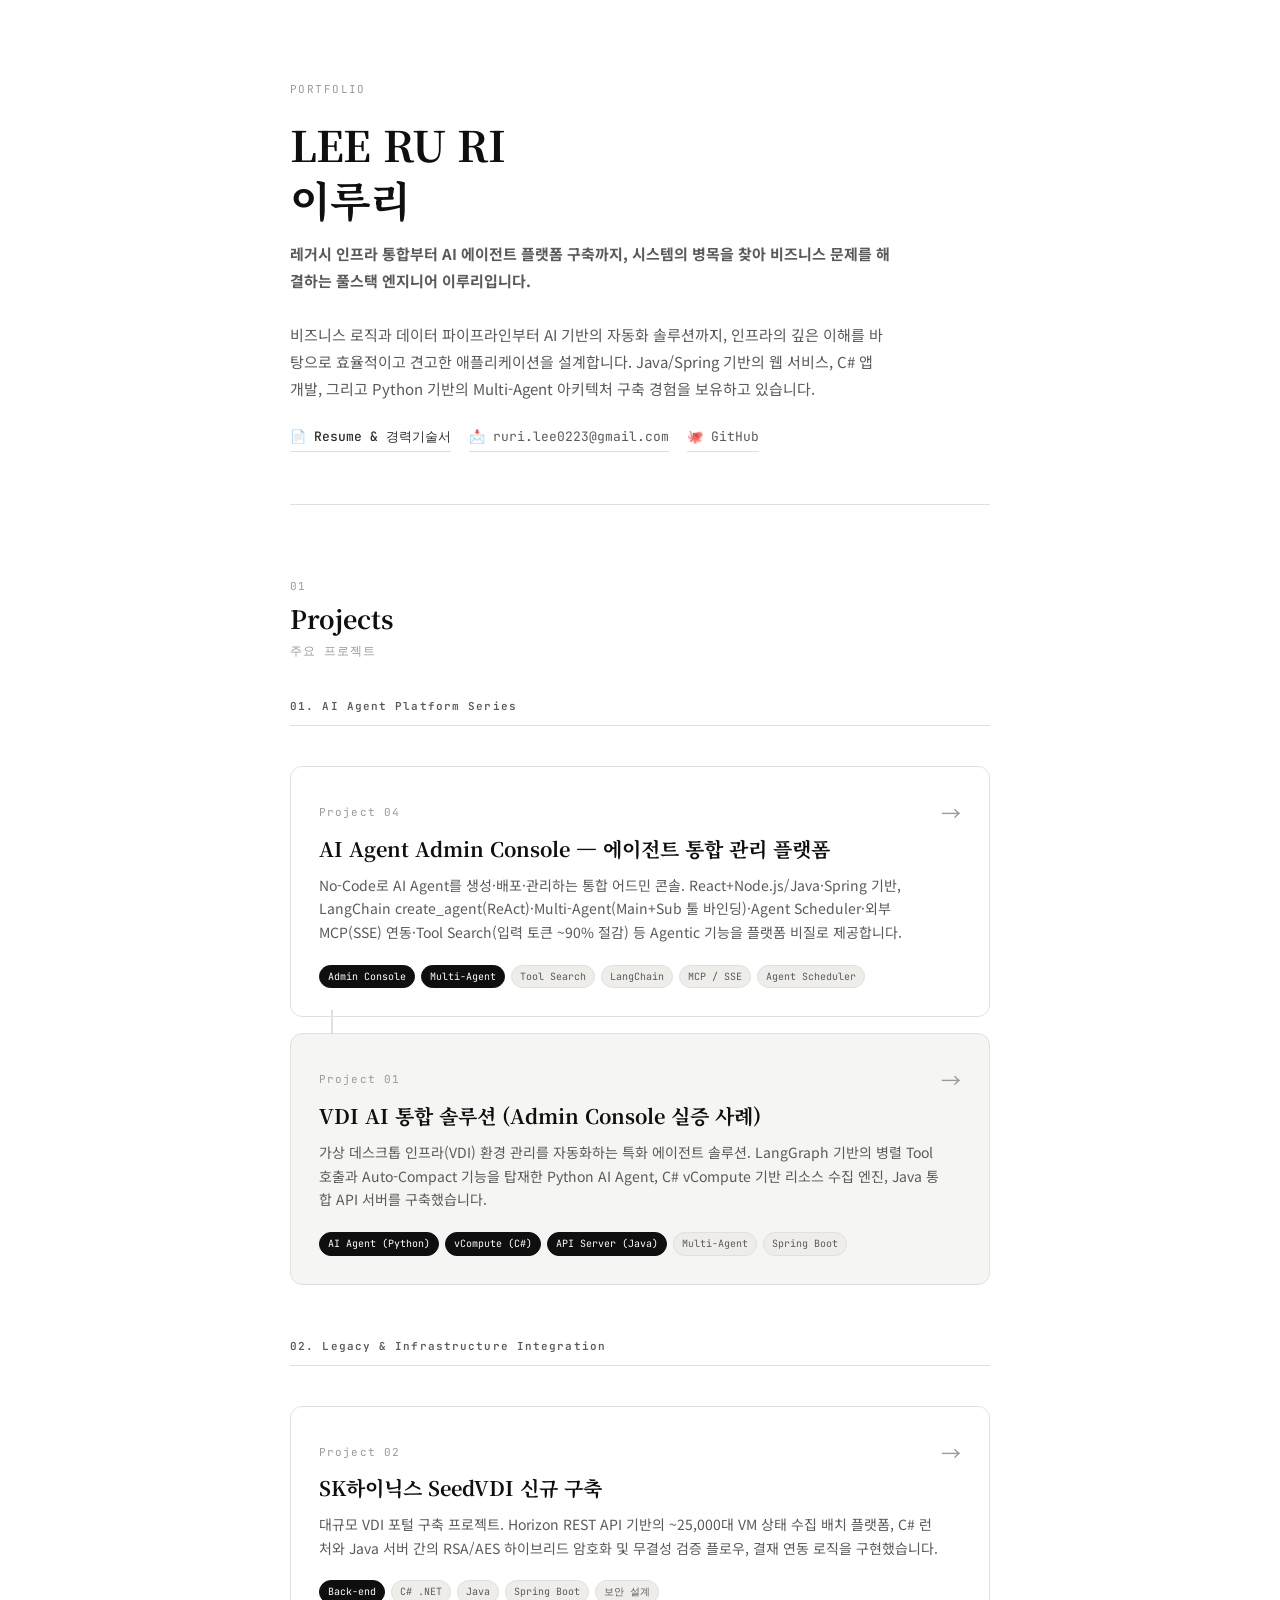
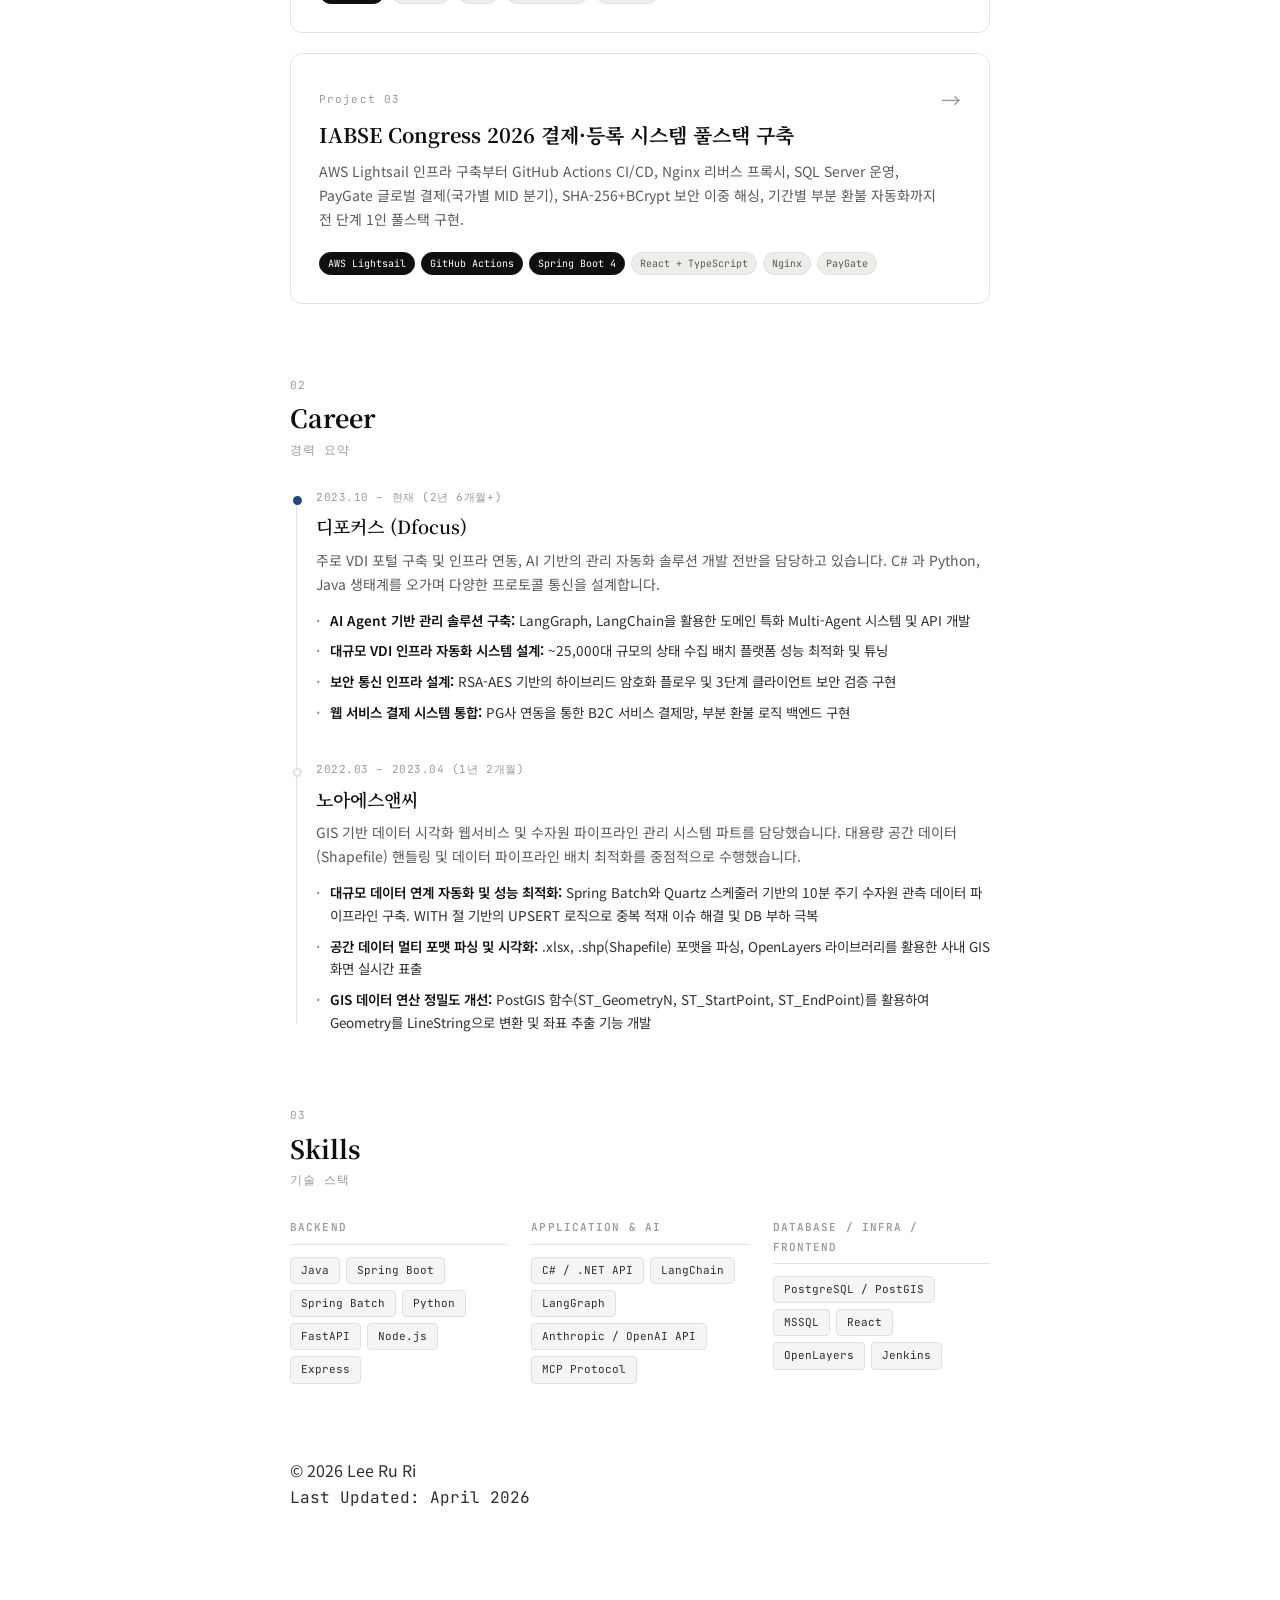
==== commit 710fa9d5: "수정중" ====
--- a/index.html
+++ b/index.html
@@ -25,9 +25,10 @@
         비즈니스 로직과 데이터 파이프라인부터 AI 기반의 자동화 솔루션까지, 인프라의 깊은 이해를 바탕으로 효율적이고 견고한 애플리케이션을 설계합니다.
         Java/Spring 기반의 웹 서비스, C# 앱 개발, 그리고 Python 기반의 Multi-Agent 아키텍처 구축 경험을 보유하고 있습니다.
       </p>
-      <div class="contact-links">
-        <a href="mailto:ruri.lee0223@gmail.com">📩 ruri.lee0223@gmail.com</a>
-        <a href="https://github.com/Iroori" target="_blank" rel="noopener noreferrer">🐙 GitHub</a>
+      <div class="contact-links" style="display: flex; flex-wrap: wrap; gap: 18px; font-family: 'JetBrains Mono', monospace; font-size: 13px; color: var(--ink-3);">
+        <a href="resume.html" style="color: var(--ink-2); border-bottom: 1px solid var(--rule); padding-bottom: 2px; font-weight: 500;">📄 Resume & 경력기술서</a>
+        <a href="mailto:ruri.lee0223@gmail.com" style="color: var(--ink-3); border-bottom: 1px solid var(--rule); padding-bottom: 2px;">📩 ruri.lee0223@gmail.com</a>
+        <a href="https://github.com/Iroori" target="_blank" rel="noopener noreferrer" style="color: var(--ink-3); border-bottom: 1px solid var(--rule); padding-bottom: 2px;">🐙 GitHub</a>
       </div>
     </header>
 
--- a/assets/css/global.css
+++ b/assets/css/global.css
@@ -57,7 +57,7 @@
   text-decoration: none;
 }
 
-code {
+code, .code-snippet {
   font-family: 'JetBrains Mono', monospace;
   font-size: 11.5px;
   background: var(--surface);
@@ -65,6 +65,17 @@
   border-radius: 4px;
   padding: 1px 6px;
   color: var(--ink-2);
+}
+
+pre.code-block {
+  background: var(--surface);
+  border: 1px solid var(--rule);
+  border-radius: 8px;
+  padding: 16px;
+  overflow-x: auto;
+  font-size: 12px;
+  line-height: 1.6;
+  margin: 12px 0;
 }
 
 hr.rule {
@@ -345,7 +356,7 @@
 .ps-row.solution .ps-side-label { color: var(--green); }
 .ps-content { padding: 18px 22px; font-size: 13px; color: var(--ink-3); line-height: 1.8; flex: 1; }
 .ps-divider { border: none; border-top: 1px solid var(--rule); margin: 0; }
-.badge { display: inline-block; font-family: 'JetBrains Mono', monospace; font-size: 10px; padding: 3px 8px; border-radius: 4px; background: var(--red-bg); border: 1px solid var(--red-border); color: var(--red); }
+.badge { display: inline-flex; align-items: center; gap: 5px; font-weight: 600; font-family: 'JetBrains Mono', monospace; font-size: 10px; padding: 3px 8px; border-radius: 4px; background: var(--red-bg); border: 1px solid var(--red-border); color: var(--red); }
 .badge.solved { background: var(--green-bg); border-color: var(--green-border); color: var(--green); }
 
 /* ── TIMELINE ── */
@@ -354,11 +365,14 @@
 .tl-item { position: relative; margin-bottom: 28px; }
 .tl-item:last-child { margin-bottom: 0; }
 .tl-dot { position: absolute; left: -25px; top: 7px; width: 10px; height: 10px; border-radius: 50%; background: var(--white); border: 1.5px solid var(--ink-4); z-index: 2; }
+.tl-item.active .tl-dot { border-color: var(--ink-2); background: var(--ink-2); }
+.tl-item.accent .tl-dot { border-color: var(--green); background: var(--green); }
+.tl-item.warning .tl-dot { border-color: var(--amber); background: var(--amber); }
 .tl-dot.blue { border-color: var(--blue); background: var(--blue-bg); }
 .tl-dot.green { border-color: var(--green); background: var(--green-bg); }
 .tl-dot.violet { border-color: var(--violet); background: var(--violet-bg); }
 .tl-dot.amber { border-color: var(--amber); background: var(--amber-bg); }
-.tl-phase { font-family: 'JetBrains Mono', monospace; font-size: 10px; letter-spacing: .1em; text-transform: uppercase; color: var(--ink-4); margin-bottom: 3px; }
+.tl-phase, .phase { font-family: 'JetBrains Mono', monospace; font-size: 10px; letter-spacing: .1em; text-transform: uppercase; color: var(--ink-4); margin-bottom: 3px; }
 .tl-phase.blue { color: var(--blue); }
 .tl-phase.green { color: var(--green); }
 .tl-phase.violet { color: var(--violet); }
@@ -404,3 +418,37 @@
   .card, .ps-box, .seq-wrap, .purpose-box { page-break-inside: avoid; }
   body { -webkit-print-color-adjust: exact; print-color-adjust: exact; }
 }
+
+/* ── INDEX SPECIFIC (Projects & Career) ── */
+.project-cards { display: flex; flex-direction: column; gap: 20px; }
+.project-card { display: block; padding: 28px; border: 1px solid var(--rule); border-radius: 12px; background: var(--white); transition: border-color 0.2s, box-shadow 0.2s; position: relative; }
+.project-card:hover { border-color: var(--ink-4); box-shadow: 0 4px 16px rgba(0, 0, 0, 0.04); }
+.project-card-arrow { position: absolute; right: 28px; top: 28px; color: var(--ink-4); font-size: 20px; transition: transform 0.2s, color 0.2s; }
+.project-card:hover .project-card-arrow { transform: translateX(4px); color: var(--blue); }
+.project-card-num { font-family: 'JetBrains Mono', monospace; font-size: 11px; color: var(--ink-4); margin-bottom: 8px; display: inline-block; letter-spacing: 0.1em; }
+.project-card-title { font-family: 'Noto Serif KR', serif; font-size: 20px; font-weight: 700; color: var(--ink); margin-bottom: 8px; padding-right: 30px; }
+.project-card-desc { font-size: 14px; color: var(--ink-3); line-height: 1.7; margin-bottom: 20px; padding-right: 20px; }
+.project-roles { display: flex; flex-wrap: wrap; gap: 6px; }
+.project-role { font-family: 'JetBrains Mono', monospace; font-size: 10px; padding: 2px 8px; border-radius: 20px; background: var(--surface-2); color: var(--ink-3); border: 1px solid var(--rule); }
+.project-role.main { background: var(--ink); color: var(--white); border-color: var(--ink); }
+
+/* ── CAREER TIMELINE ── */
+.career-list { position: relative; padding-left: 26px; }
+.career-list::before { content: ''; position: absolute; left: 6px; top: 10px; bottom: 10px; width: 1px; background: var(--rule); }
+.career-item { position: relative; margin-bottom: 36px; }
+.career-item:last-child { margin-bottom: 0; }
+.career-dot { position: absolute; left: -23px; top: 8px; width: 9px; height: 9px; border-radius: 50%; border: 2px solid var(--rule); background: var(--white); }
+.career-item:first-child .career-dot { border-color: var(--blue); background: var(--blue); }
+.career-period { font-family: 'JetBrains Mono', monospace; font-size: 11px; color: var(--ink-4); margin-bottom: 4px; letter-spacing: 0.05em; }
+.career-title { font-family: 'Noto Serif KR', serif; font-size: 18px; font-weight: 600; color: var(--ink); margin-bottom: 6px; }
+.career-desc { font-size: 14px; color: var(--ink-3); line-height: 1.7; margin-bottom: 12px; }
+.career-tasks { list-style: none; padding: 0; margin: 0; }
+.career-tasks li { font-size: 13.5px; color: var(--ink-2); line-height: 1.7; margin-bottom: 8px; position: relative; padding-left: 14px; }
+.career-tasks li::before { content: '·'; position: absolute; left: 0; top: 0; color: var(--ink-4); font-weight: bold; }
+.career-tasks strong { font-weight: 600; color: var(--ink); }
+
+/* ── SKILLS ── */
+.skills-grid { display: grid; grid-template-columns: repeat(auto-fit, minmax(200px, 1fr)); gap: 24px; }
+.skill-group-title { font-family: 'JetBrains Mono', monospace; font-size: 11px; font-weight: 600; letter-spacing: 0.1em; text-transform: uppercase; color: var(--ink-4); margin-bottom: 12px; border-bottom: 1px solid var(--rule); padding-bottom: 6px; }
+.skill-tags { display: flex; flex-wrap: wrap; gap: 6px; }
+.skill-tag { font-family: 'JetBrains Mono', monospace; font-size: 11px; padding: 3px 10px; border-radius: 4px; background: var(--surface); border: 1px solid var(--rule); color: var(--ink-2); }
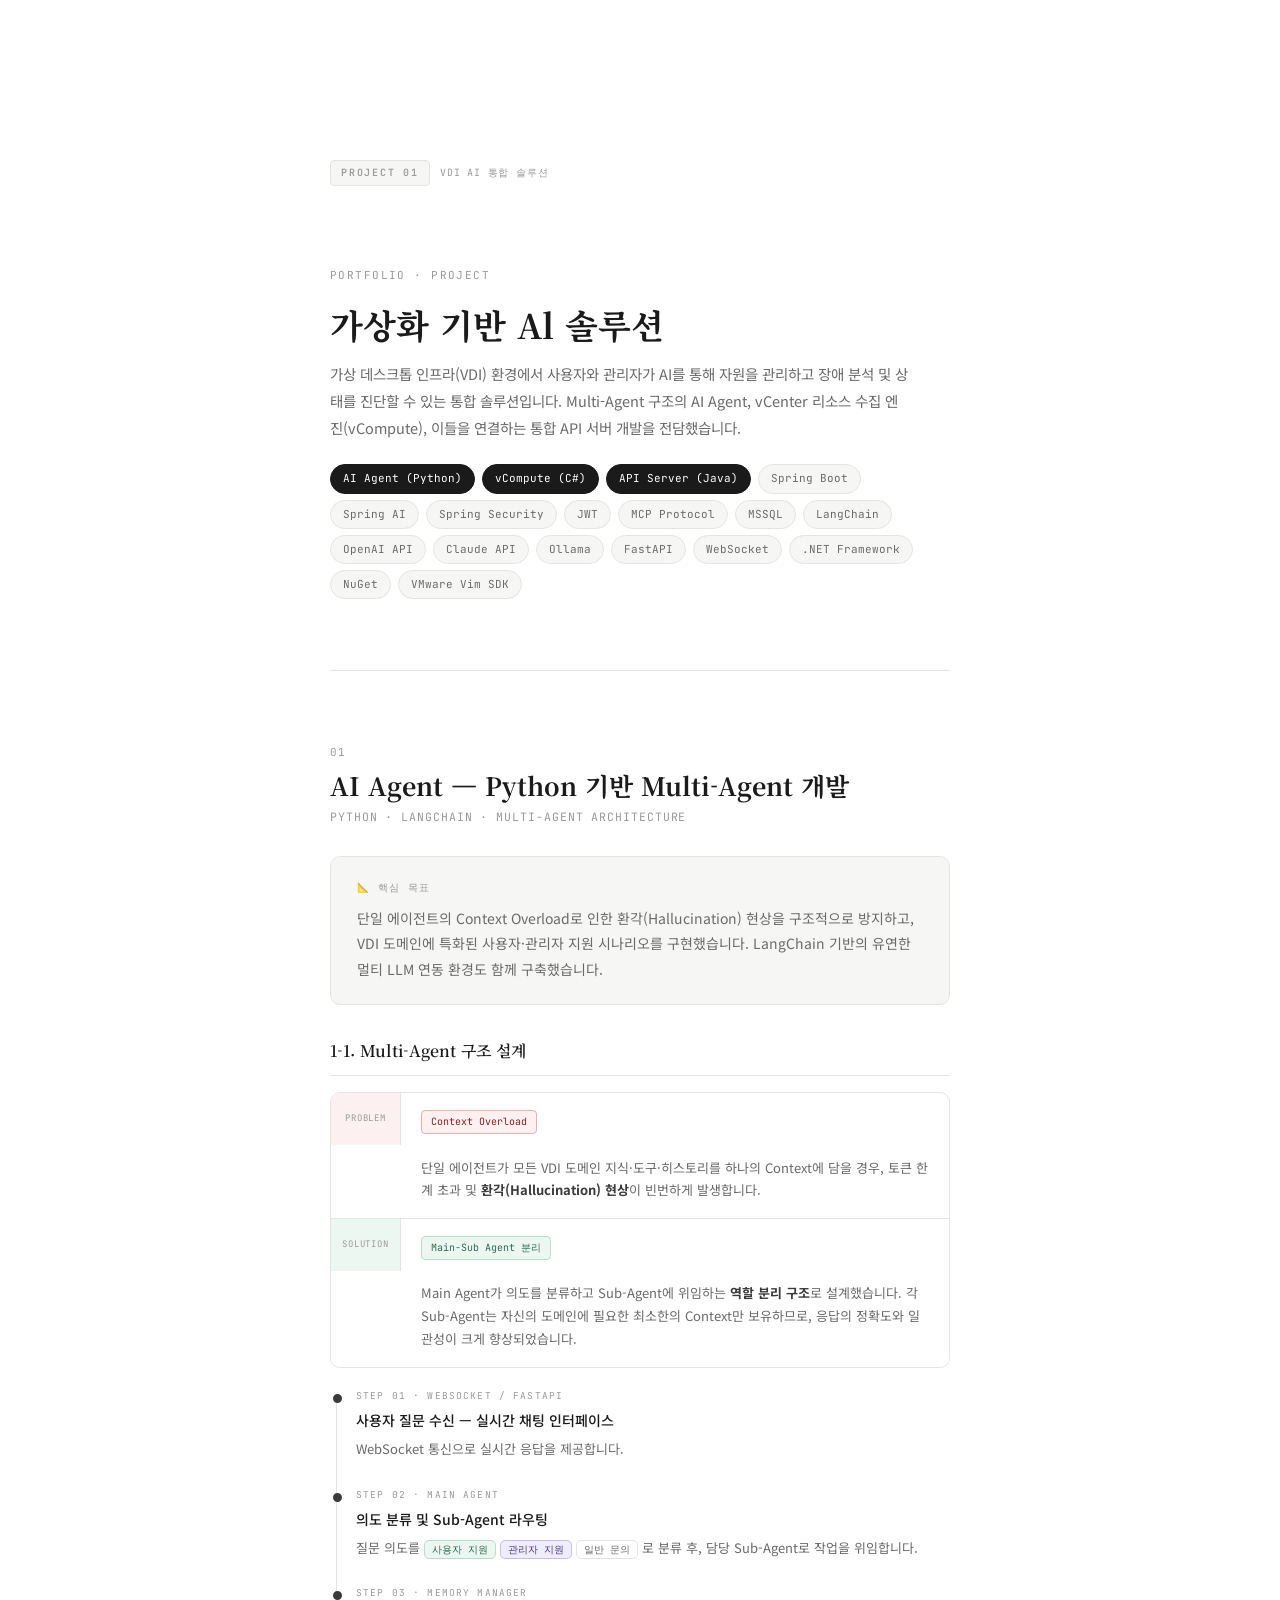
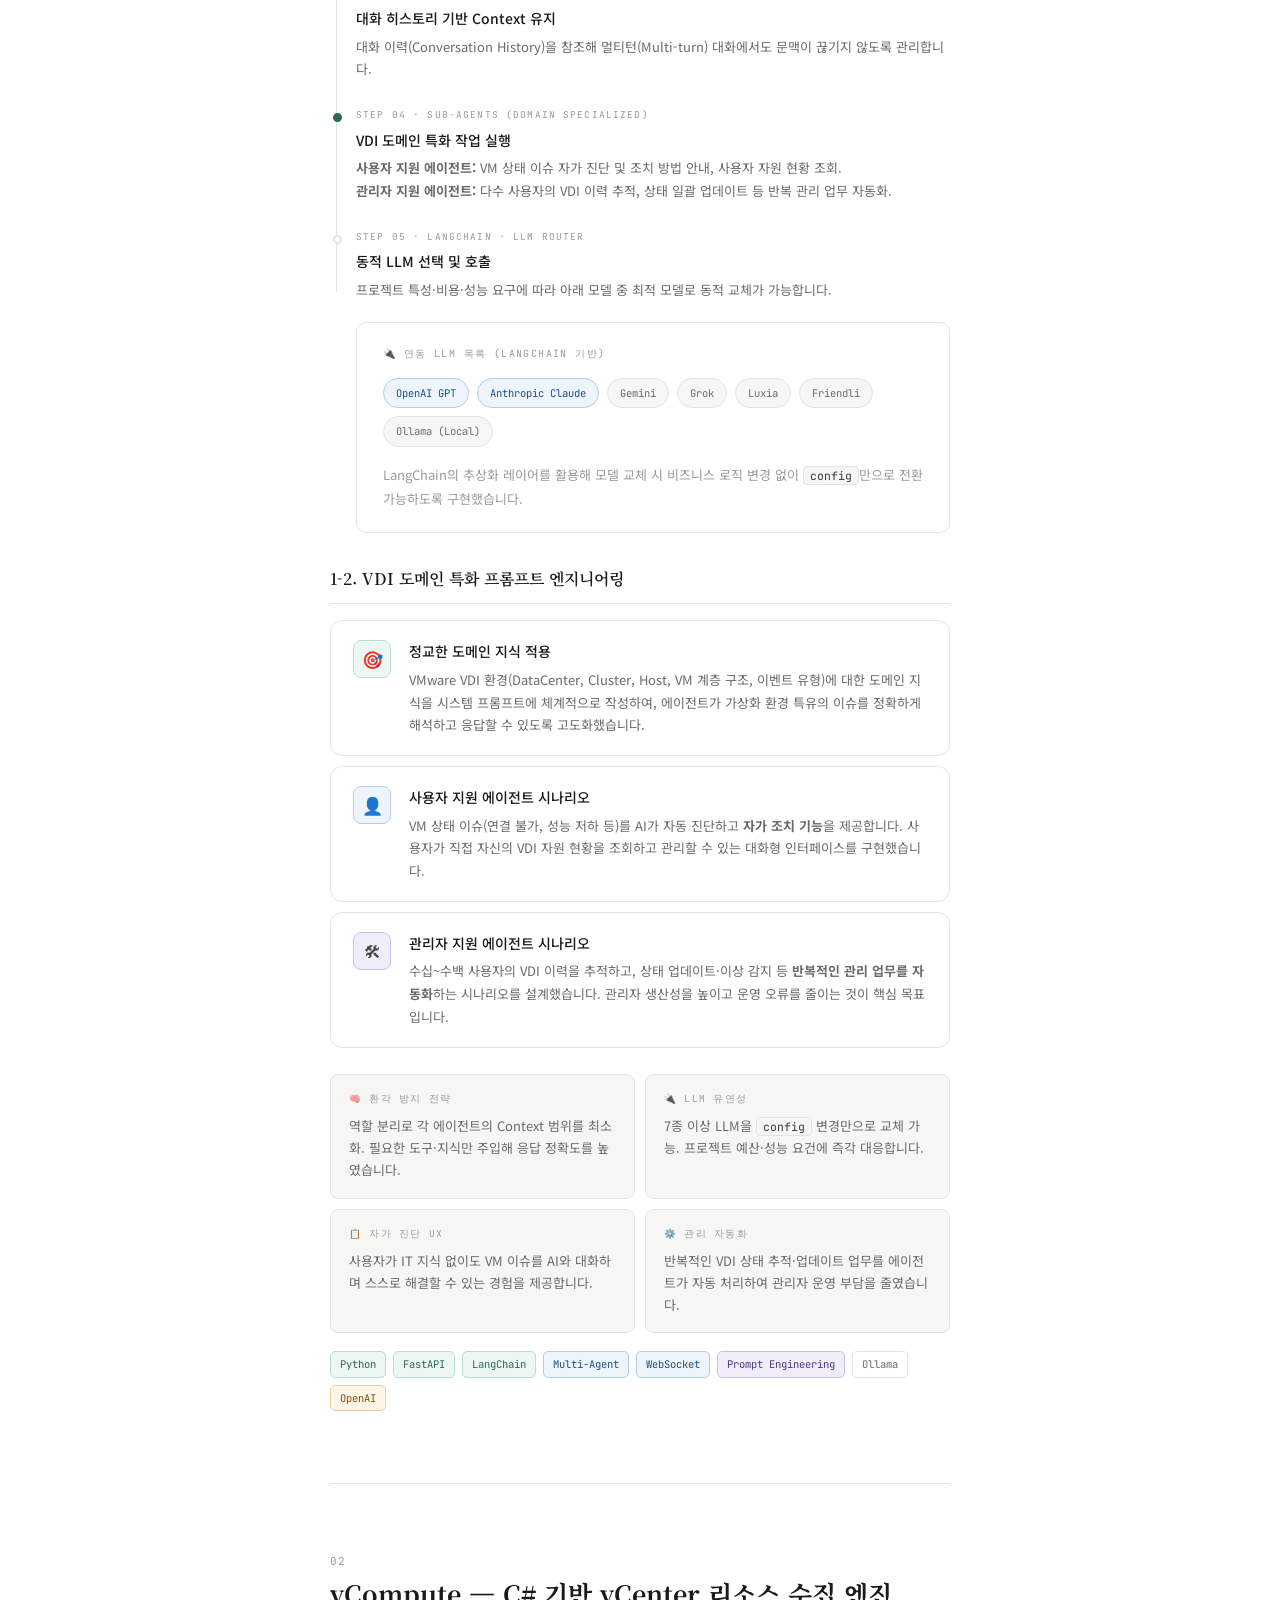
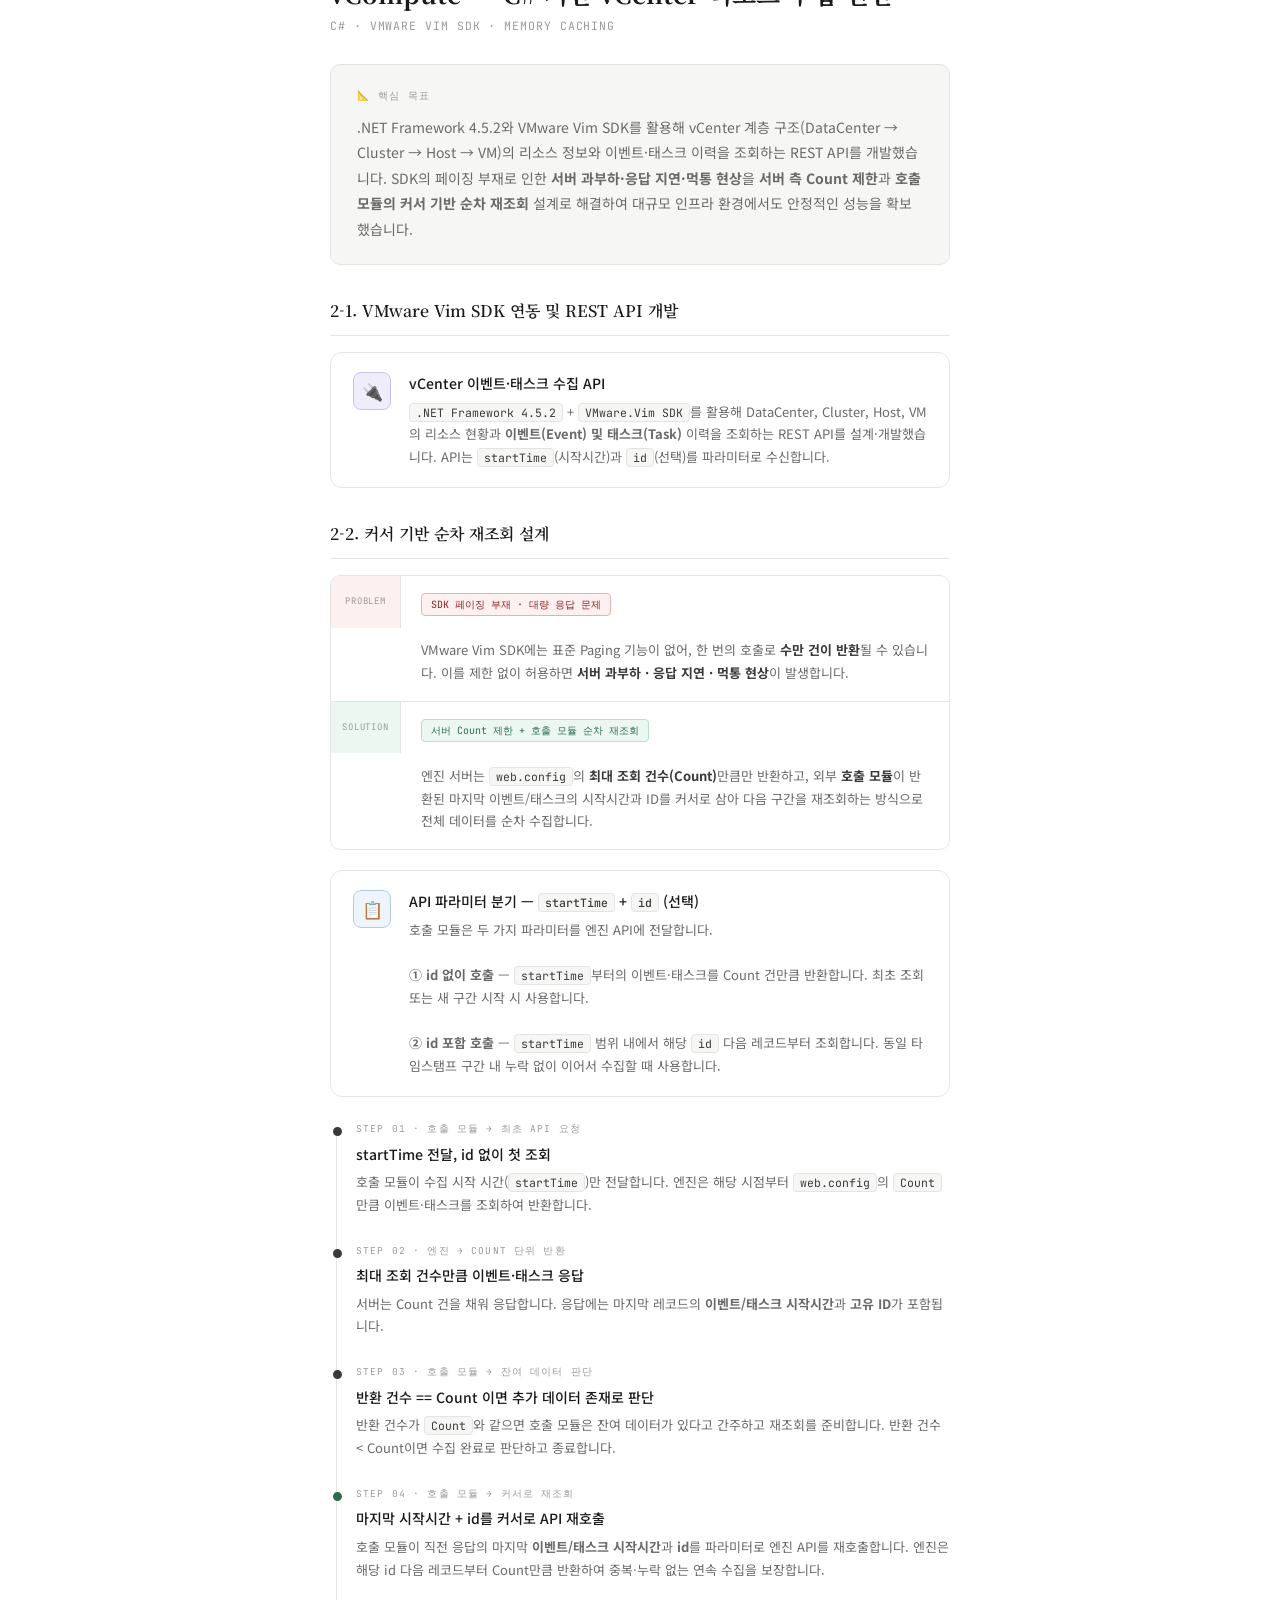
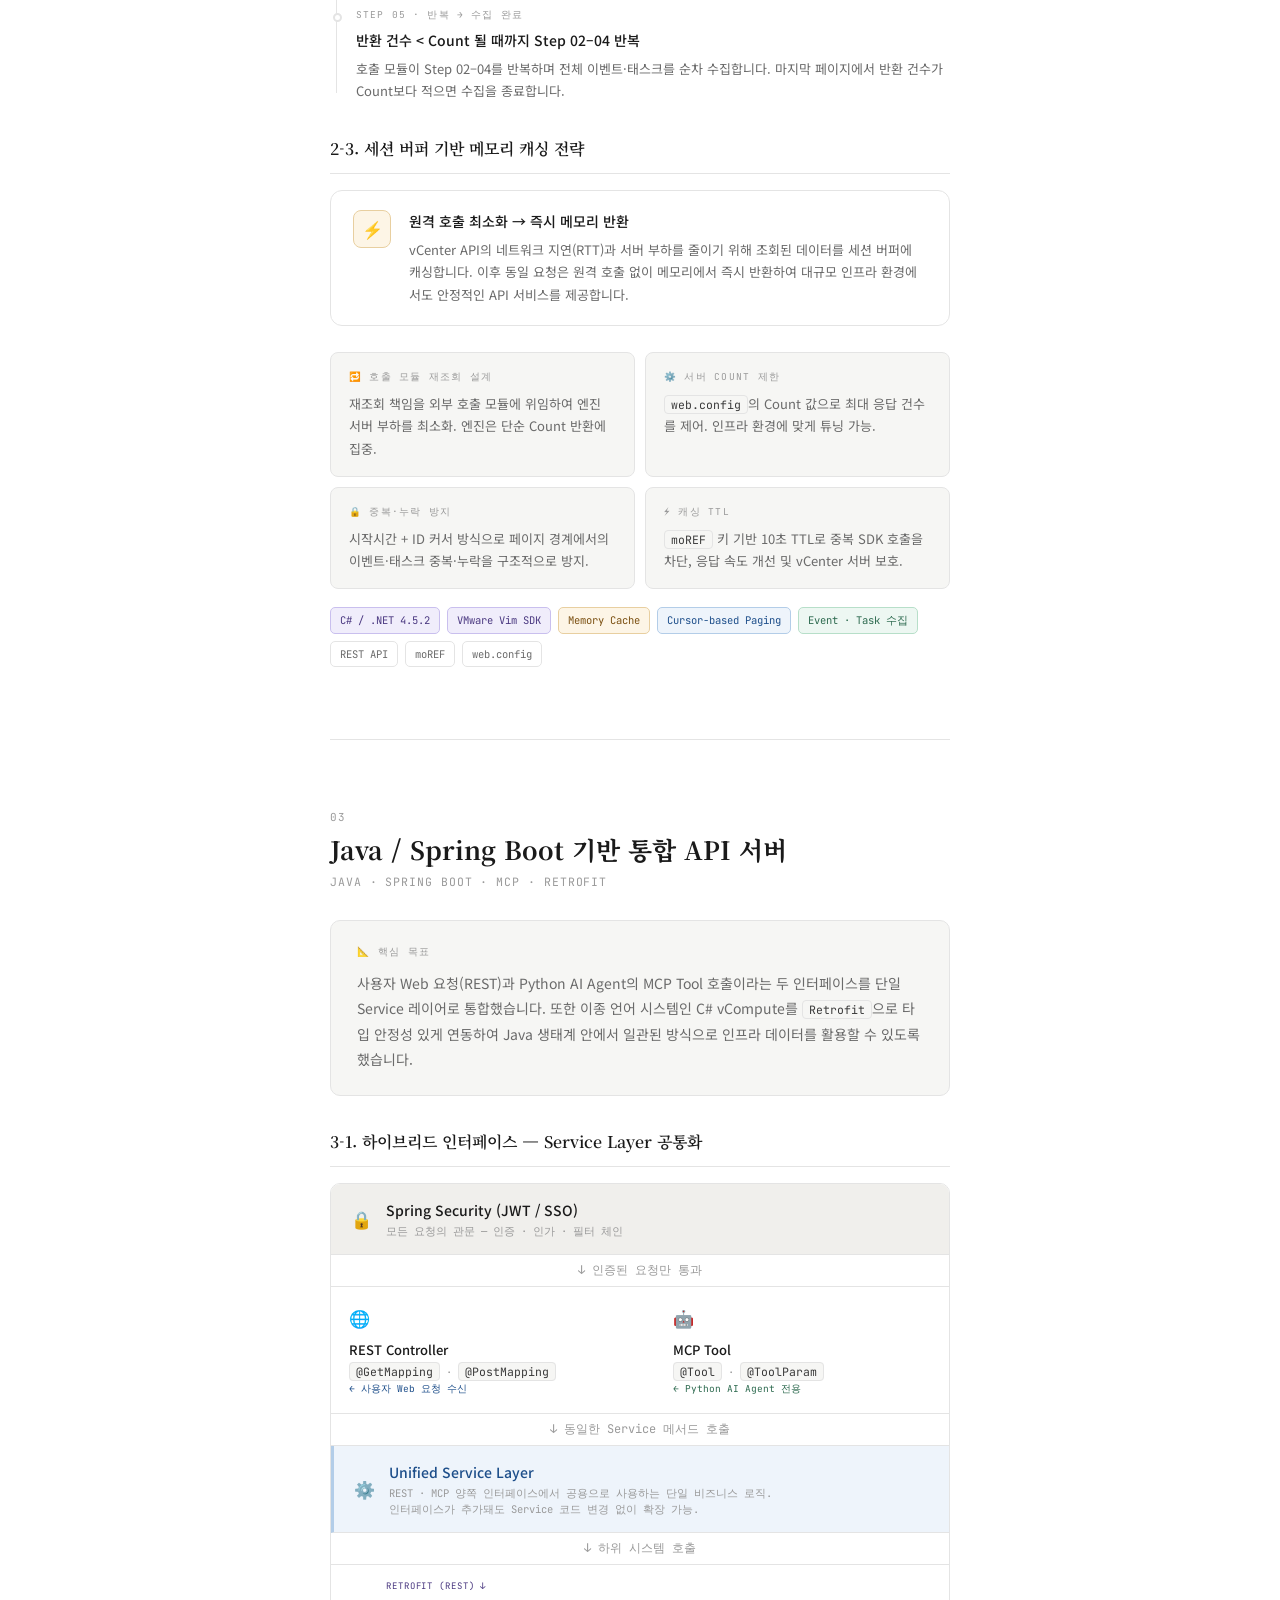
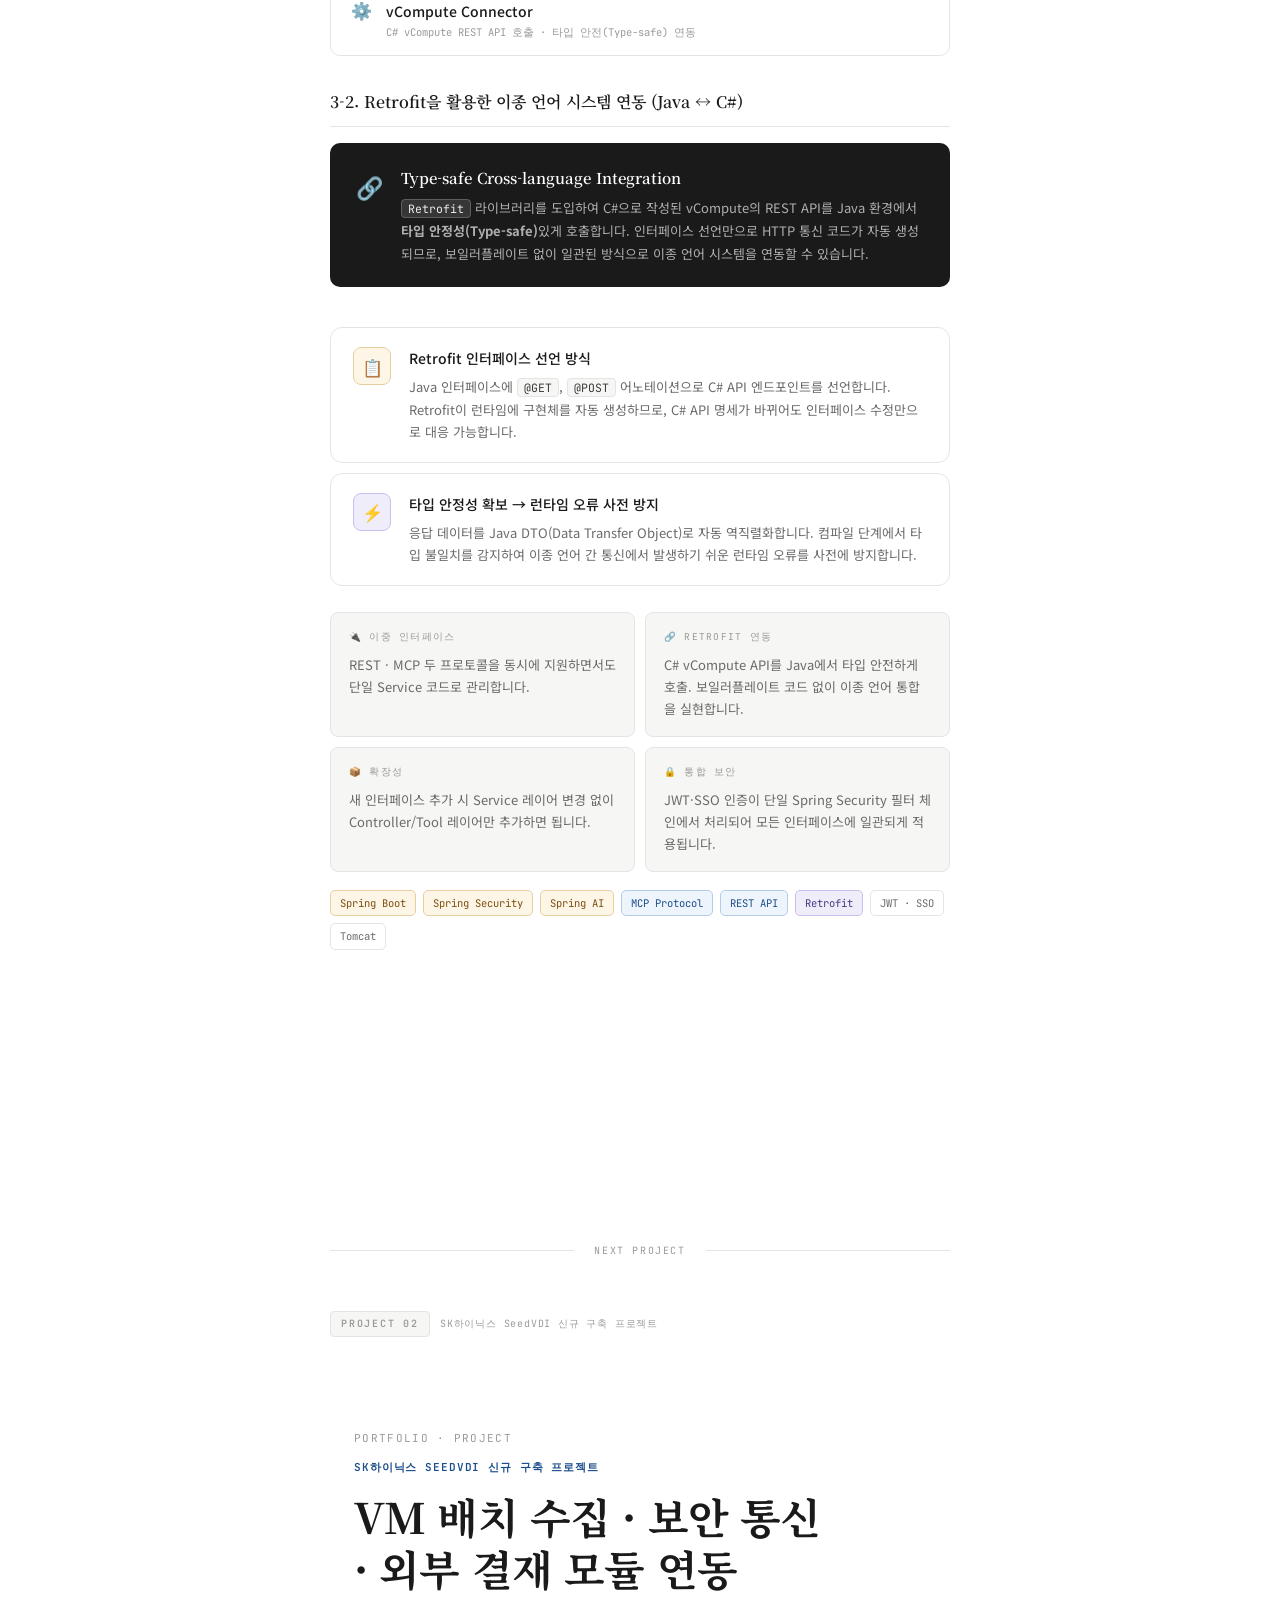
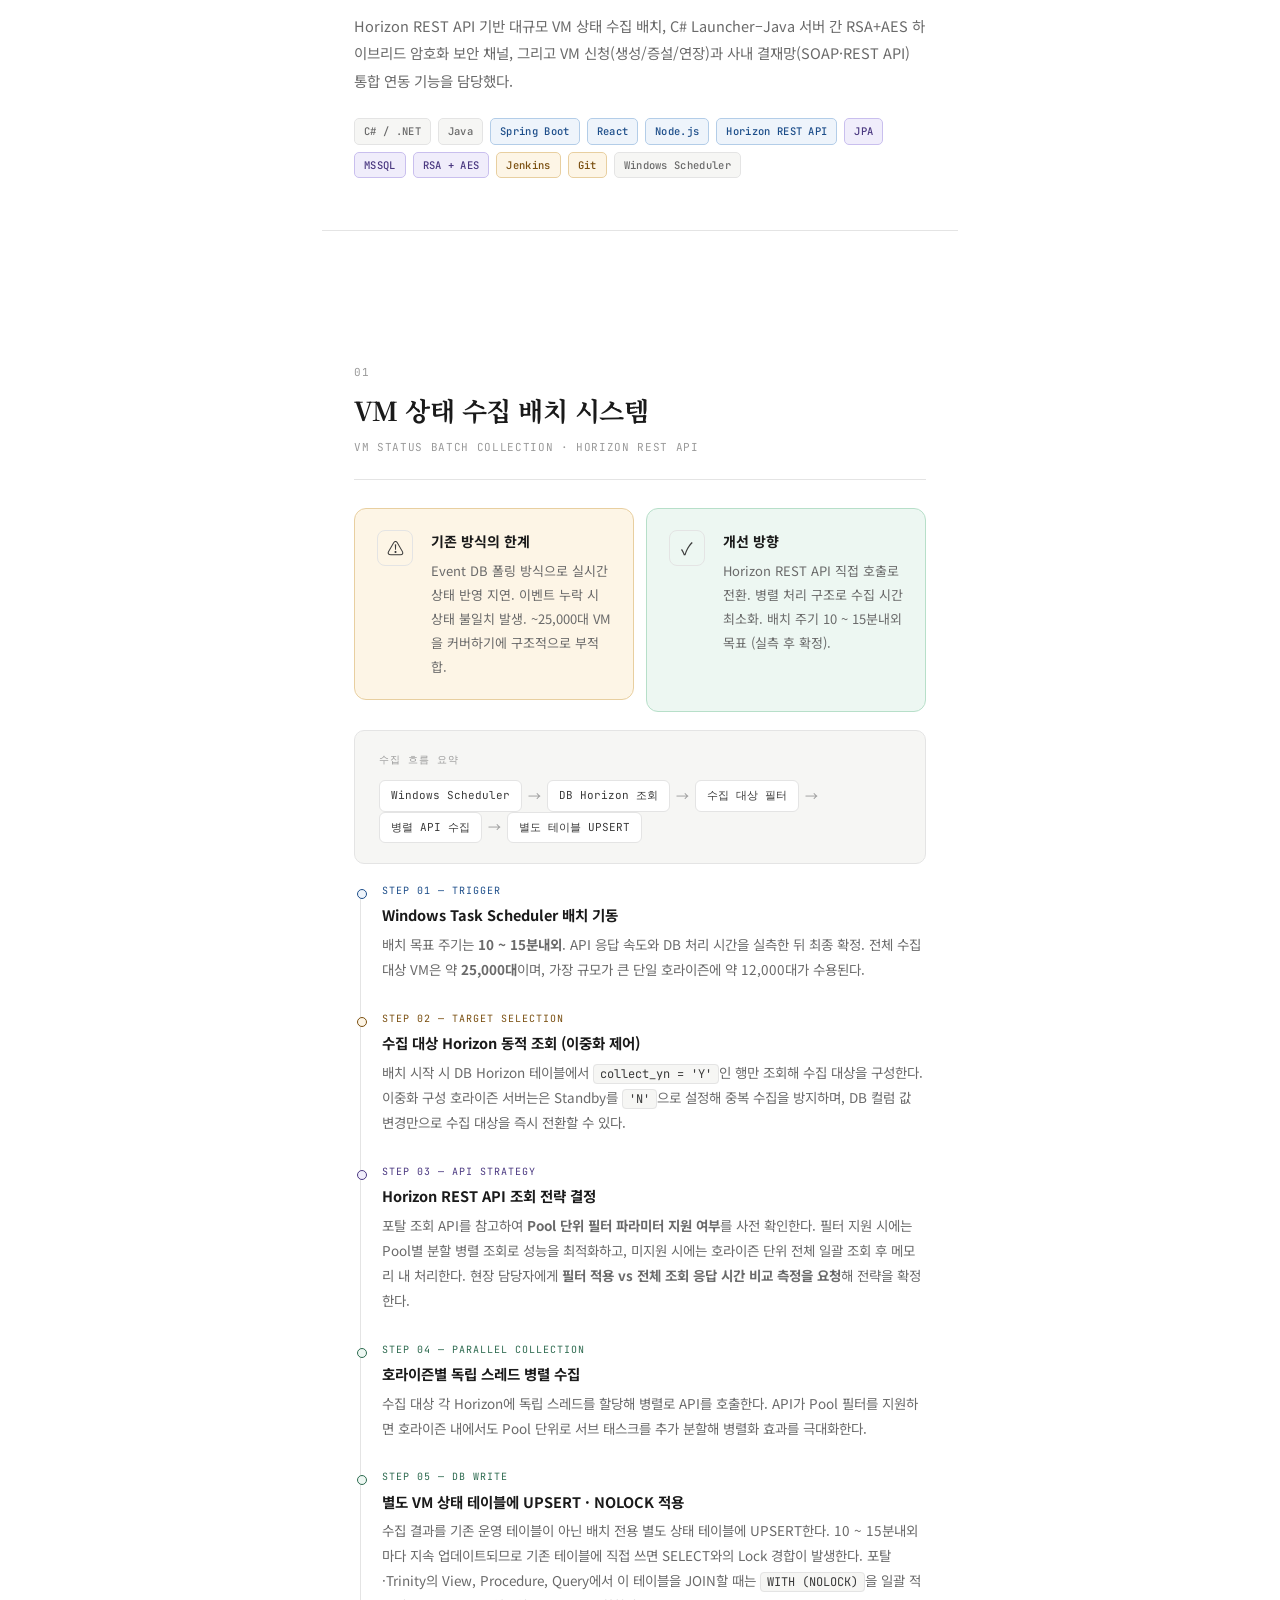
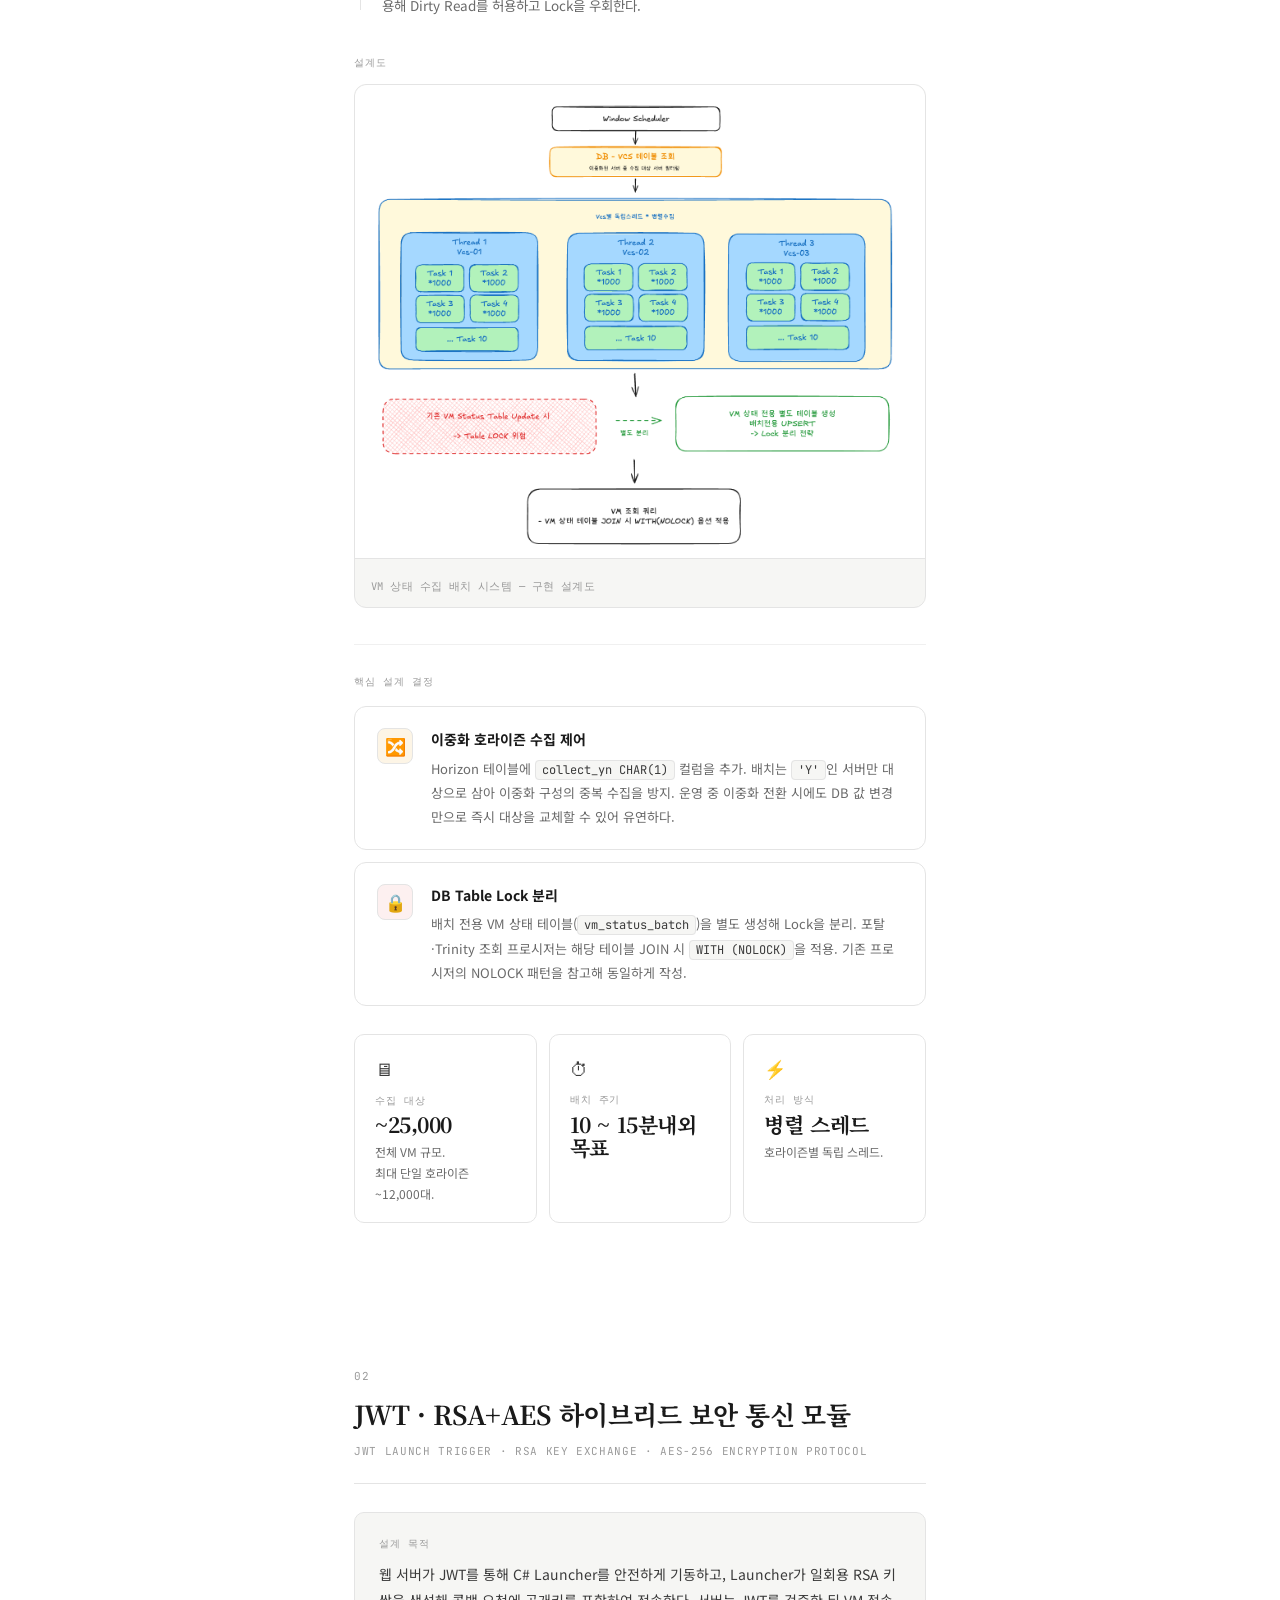
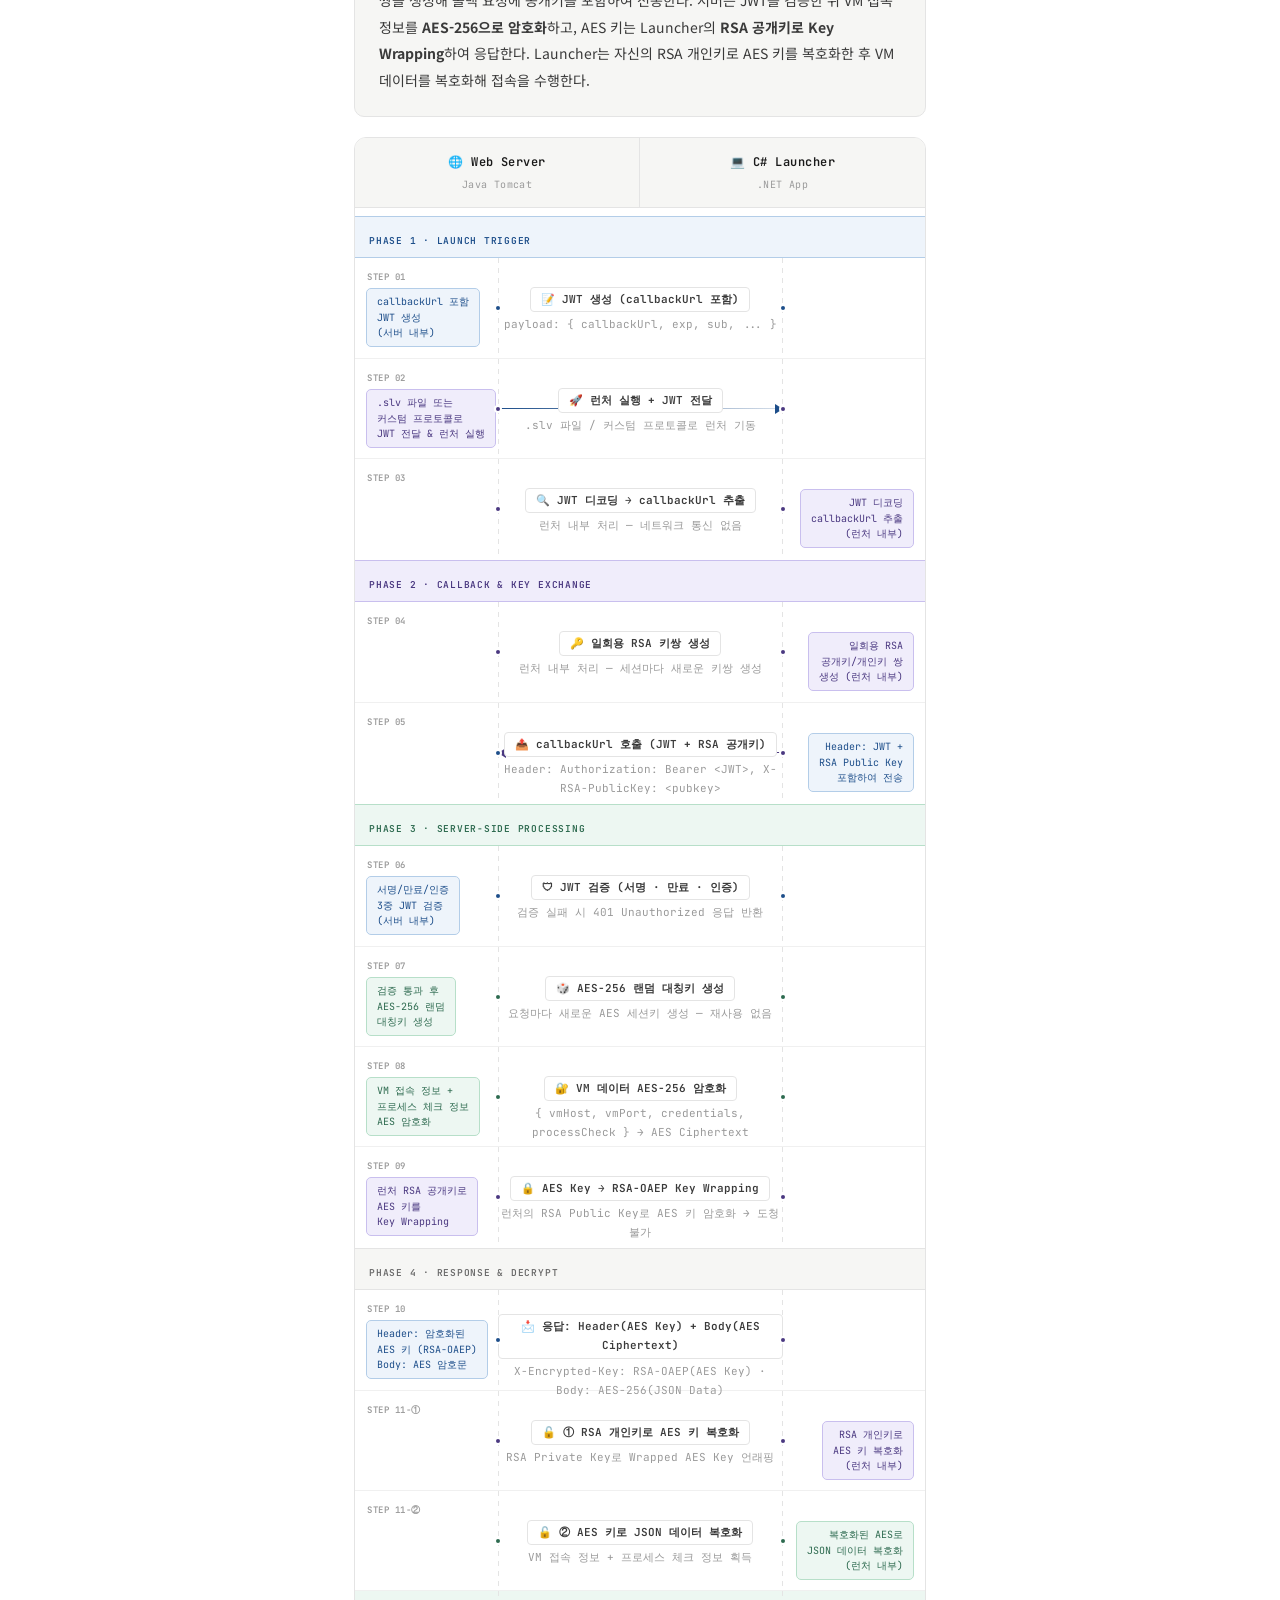
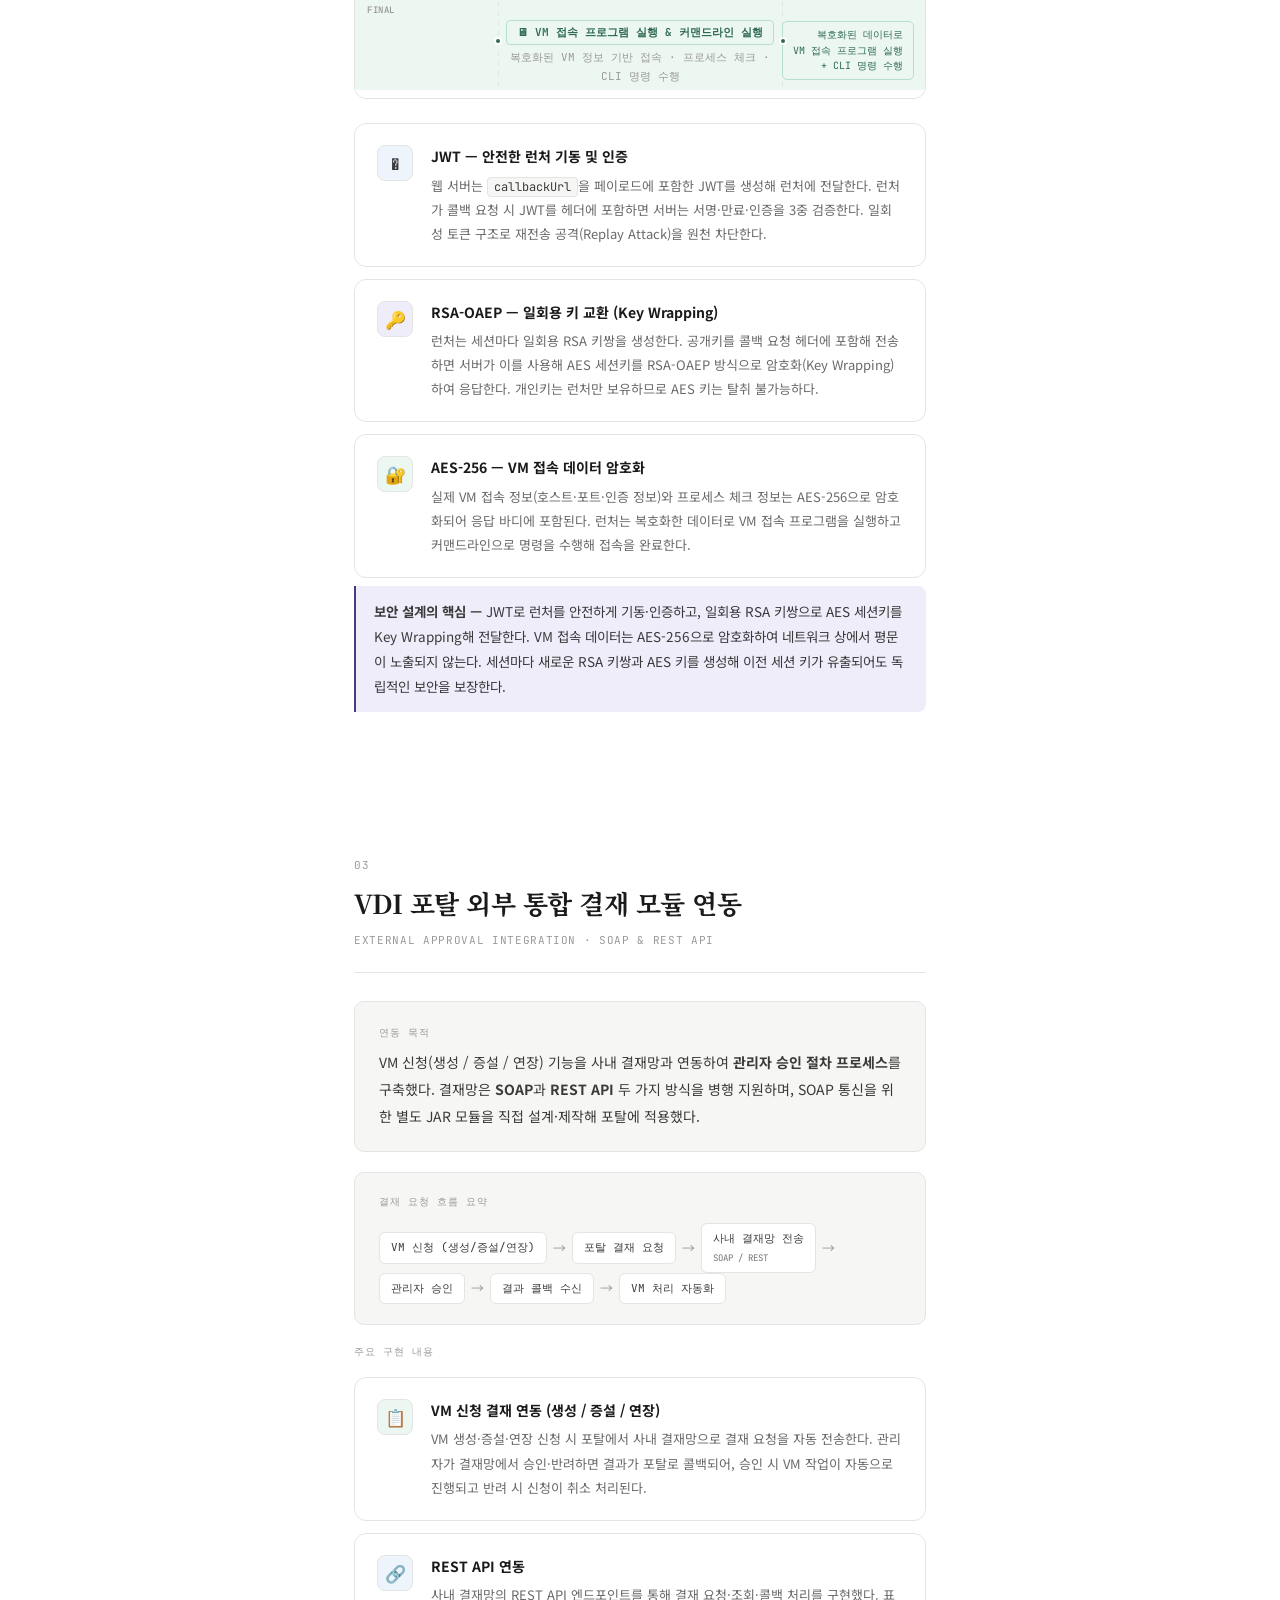
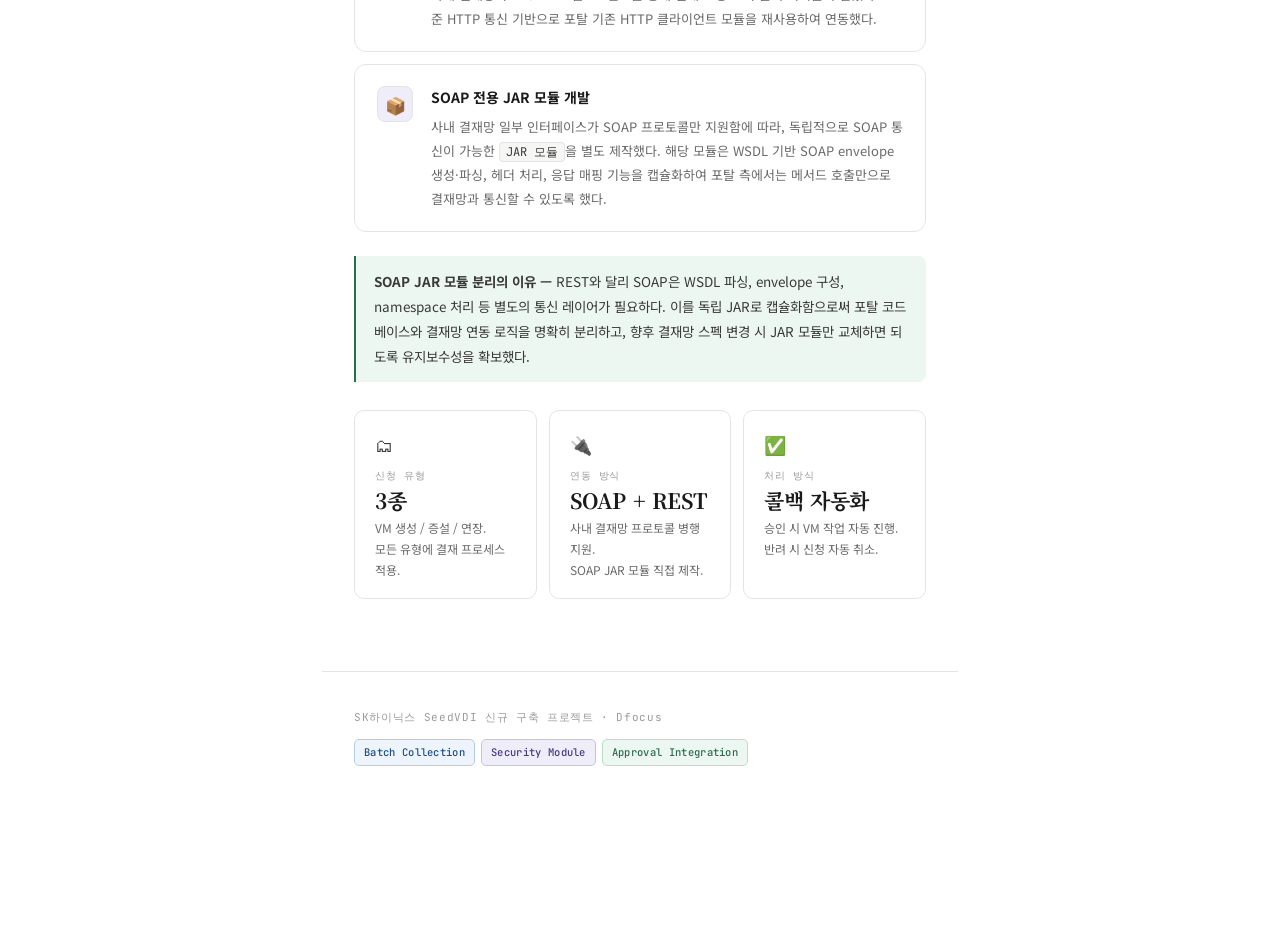
==== commit 29859ada: "index.html을 portfolio_combined.html로 교체 기존 index.html은 index.html.bak으로 보존, portfolio_combined.html이" ====
--- a/index.html
+++ b/index.html
@@ -4,228 +4,3133 @@
 <head>
   <meta charset="UTF-8">
   <meta name="viewport" content="width=device-width, initial-scale=1.0">
-  <title>이루리 포트폴리오 — 소프트웨어 개발자</title>
+  <title>통합 포트폴리오 — VDI AI 솔루션 · SeedVDI 신규 구축</title>
   <link rel="preconnect" href="https://fonts.googleapis.com">
   <link rel="preconnect" href="https://fonts.gstatic.com" crossorigin>
   <link
     href="https://fonts.googleapis.com/css2?family=Noto+Serif+KR:wght@300;400;500;600;700&family=Noto+Sans+KR:wght@300;400;500&family=JetBrains+Mono:wght@400;500;600&display=swap"
     rel="stylesheet">
-  <link rel="stylesheet" href="assets/css/global.css">
+  <style>
+    :root {
+      --ink: #0f0f0f;
+      --ink-2: #2e2e2e;
+      --ink-3: #5a5a5a;
+      --ink-4: #9a9a9a;
+      --rule: #e0e0e0;
+      --surface: #f5f5f3;
+      --surface-2: #eeede9;
+      --white: #ffffff;
+
+      --green: #2d6a4f;
+      --green-bg: #edf5f0;
+      --green-border: #b7d9c6;
+
+      --blue: #1a4a7a;
+      --blue-bg: #eef3f9;
+      --blue-border: #b3ccdf;
+
+      --violet: #4a2d7a;
+      --violet-bg: #f2eef9;
+      --violet-border: #ccb7df;
+
+      --red: #7a1a2d;
+      --red-bg: #f9eef0;
+      --red-border: #dfb3bc;
+
+      --amber: #7a5a1a;
+      --amber-bg: #f9f5ee;
+      --amber-border: #dfcfb3;
+    }
+
+    *,
+    *::before,
+    *::after {
+      box-sizing: border-box;
+      margin: 0;
+      padding: 0;
+    }
+
+    html {
+      font-size: 16px;
+      scroll-behavior: smooth;
+    }
+
+    body {
+      background: var(--white);
+      color: var(--ink-2);
+      font-family: 'Noto Sans KR', sans-serif;
+      font-weight: 400;
+      line-height: 1.75;
+      -webkit-font-smoothing: antialiased;
+    }
+
+    .page {
+      max-width: 780px;
+      margin: 0 auto;
+      padding: 80px 40px 120px;
+    }
+
+    /* ── ANIMATIONS ── */
+    @keyframes fadeUp {
+      from {
+        opacity: 0;
+        transform: translateY(18px);
+      }
+
+      to {
+        opacity: 1;
+        transform: translateY(0);
+      }
+    }
+
+    .fade-up {
+      opacity: 0;
+    }
+
+    /* ── HEADER ── */
+    .site-header {
+      border-bottom: 1px solid var(--rule);
+      padding-bottom: 52px;
+      margin-bottom: 72px;
+      animation: fadeUp 0.5s ease 0.05s forwards;
+      opacity: 0;
+    }
+
+    .eyebrow {
+      font-family: 'JetBrains Mono', monospace;
+      font-size: 11px;
+      letter-spacing: 0.13em;
+      text-transform: uppercase;
+      color: var(--ink-4);
+      margin-bottom: 18px;
+    }
+
+    .site-header h1 {
+      font-family: 'Noto Serif KR', serif;
+      font-size: clamp(24px, 4vw, 34px);
+      font-weight: 700;
+      color: var(--ink);
+      line-height: 1.3;
+      margin-bottom: 14px;
+    }
+
+    .site-header .subtitle {
+      font-size: 14.5px;
+      color: var(--ink-3);
+      max-width: 580px;
+      line-height: 1.85;
+      margin-bottom: 20px;
+    }
+
+    .role-chip {
+      display: inline-block;
+      font-family: 'JetBrains Mono', monospace;
+      font-size: 11px;
+      padding: 4px 12px;
+      border-radius: 20px;
+      border: 1px solid var(--rule);
+      background: var(--surface);
+      color: var(--ink-3);
+      margin: 3px 3px 3px 0;
+    }
+
+    .role-chip.primary {
+      background: var(--ink);
+      color: var(--white);
+      border-color: var(--ink);
+    }
+
+    /* ── HR ── */
+    hr.rule {
+      border: none;
+      border-top: 1px solid var(--rule);
+      margin: 68px 0;
+    }
+
+    /* ── SECTION HEADER ── */
+    .section {
+      margin-bottom: 72px;
+    }
+
+    .section-number {
+      font-family: 'JetBrains Mono', monospace;
+      font-size: 11px;
+      color: var(--ink-4);
+      letter-spacing: 0.1em;
+      margin-bottom: 6px;
+    }
+
+    .section-title {
+      font-family: 'Noto Serif KR', serif;
+      font-size: clamp(19px, 2.8vw, 25px);
+      font-weight: 700;
+      color: var(--ink);
+      line-height: 1.35;
+      margin-bottom: 5px;
+    }
+
+    .section-sub {
+      font-family: 'JetBrains Mono', monospace;
+      font-size: 11.5px;
+      color: var(--ink-4);
+      letter-spacing: 0.08em;
+      margin-bottom: 28px;
+    }
+
+    /* ── PURPOSE BOX ── */
+    .purpose-box {
+      background: var(--surface);
+      border: 1px solid var(--rule);
+      border-radius: 10px;
+      padding: 22px 26px;
+      margin-bottom: 30px;
+    }
+
+    .purpose-box .box-eyebrow {
+      font-family: 'JetBrains Mono', monospace;
+      font-size: 10px;
+      letter-spacing: 0.14em;
+      text-transform: uppercase;
+      color: var(--ink-4);
+      margin-bottom: 10px;
+    }
+
+    .purpose-box p {
+      font-size: 14px;
+      color: var(--ink-3);
+      line-height: 1.82;
+    }
+
+    /* ── ARCH DIAGRAM ── */
+    .arch-wrap {
+      border: 1px solid var(--rule);
+      border-radius: 12px;
+      overflow: hidden;
+      margin-bottom: 28px;
+    }
+
+    .arch-top-bar {
+      background: var(--surface-2);
+      border-bottom: 1px solid var(--rule);
+      padding: 10px 18px;
+      font-family: 'JetBrains Mono', monospace;
+      font-size: 10px;
+      color: var(--ink-4);
+      letter-spacing: 0.1em;
+      text-transform: uppercase;
+    }
+
+    .arch-diagram {
+      padding: 28px 24px 24px;
+      background: var(--white);
+      display: flex;
+      flex-direction: column;
+      align-items: center;
+      gap: 0;
+    }
+
+    .arch-node {
+      border: 1px solid var(--rule);
+      border-radius: 9px;
+      padding: 11px 20px;
+      text-align: center;
+      background: var(--white);
+      min-width: 180px;
+    }
+
+    .arch-node .n-label {
+      font-family: 'JetBrains Mono', monospace;
+      font-size: 9.5px;
+      text-transform: uppercase;
+      letter-spacing: 0.1em;
+      color: var(--ink-4);
+      margin-bottom: 4px;
+    }
+
+    .arch-node .n-name {
+      font-size: 13px;
+      font-weight: 500;
+      color: var(--ink-2);
+    }
+
+    .arch-node.blue {
+      background: var(--blue-bg);
+      border-color: var(--blue-border);
+    }
+
+    .arch-node.amber {
+      background: var(--amber-bg);
+      border-color: var(--amber-border);
+    }
+
+    .arch-node.green {
+      background: var(--green-bg);
+      border-color: var(--green-border);
+    }
+
+    .arch-node.violet {
+      background: var(--violet-bg);
+      border-color: var(--violet-border);
+    }
+
+    .arch-node.blue .n-name {
+      color: var(--blue);
+    }
+
+    .arch-node.amber .n-name {
+      color: var(--amber);
+    }
+
+    .arch-node.green .n-name {
+      color: var(--green);
+    }
+
+    .arch-node.violet .n-name {
+      color: var(--violet);
+    }
+
+    .arch-conn {
+      display: flex;
+      flex-direction: column;
+      align-items: center;
+      gap: 1px;
+      margin: 4px 0;
+    }
+
+    .arch-conn .proto {
+      font-family: 'JetBrains Mono', monospace;
+      font-size: 9.5px;
+      letter-spacing: 0.1em;
+      text-transform: uppercase;
+      color: var(--ink-4);
+      background: var(--white);
+      padding: 0 6px;
+      position: relative;
+      z-index: 1;
+    }
+
+    .arch-conn .arrow {
+      font-size: 13px;
+      color: var(--rule);
+    }
+
+    .arch-branch {
+      display: flex;
+      align-items: flex-start;
+      justify-content: center;
+      gap: 20px;
+      width: 100%;
+    }
+
+    .arch-branch-item {
+      display: flex;
+      flex-direction: column;
+      align-items: center;
+      gap: 4px;
+      flex: 1;
+      max-width: 220px;
+    }
+
+    .proto-badge {
+      font-family: 'JetBrains Mono', monospace;
+      font-size: 9.5px;
+      text-transform: uppercase;
+      letter-spacing: 0.1em;
+      padding: 3px 9px;
+      border-radius: 4px;
+      border: 1px solid;
+    }
+
+    .proto-badge.green {
+      color: var(--green);
+      border-color: var(--green-border);
+      background: var(--green-bg);
+    }
+
+    .proto-badge.violet {
+      color: var(--violet);
+      border-color: var(--violet-border);
+      background: var(--violet-bg);
+    }
+
+    .arch-branch-divider {
+      width: 1px;
+      background: var(--rule);
+      height: 80px;
+      align-self: center;
+    }
+
+    .arch-note {
+      border-top: 1px solid var(--rule);
+      padding: 16px 24px;
+      background: var(--surface);
+      font-size: 13px;
+      color: var(--ink-3);
+      line-height: 1.75;
+    }
+
+    /* ── TIMELINE ── */
+    .timeline {
+      position: relative;
+      padding-left: 26px;
+    }
+
+    .timeline::before {
+      content: '';
+      position: absolute;
+      left: 6px;
+      top: 10px;
+      bottom: 10px;
+      width: 1px;
+      background: var(--rule);
+    }
+
+    .tl-item {
+      position: relative;
+      margin-bottom: 26px;
+    }
+
+    .tl-item:last-child {
+      margin-bottom: 0;
+    }
+
+    .tl-dot {
+      position: absolute;
+      left: -23px;
+      top: 6px;
+      width: 9px;
+      height: 9px;
+      border-radius: 50%;
+      border: 2px solid var(--rule);
+      background: var(--white);
+    }
+
+    .tl-item.active .tl-dot {
+      border-color: var(--ink-2);
+      background: var(--ink-2);
+    }
+
+    .tl-item.accent .tl-dot {
+      border-color: var(--green);
+      background: var(--green);
+    }
+
+    .phase {
+      font-family: 'JetBrains Mono', monospace;
+      font-size: 9.5px;
+      text-transform: uppercase;
+      letter-spacing: 0.12em;
+      color: var(--ink-4);
+      margin-bottom: 4px;
+    }
+
+    .tl-title {
+      font-weight: 500;
+      color: var(--ink);
+      font-size: 14px;
+      margin-bottom: 5px;
+    }
+
+    .tl-desc {
+      font-size: 13px;
+      color: var(--ink-3);
+      line-height: 1.75;
+    }
+
+    /* ── CARDS ── */
+    .card {
+      border: 1px solid var(--rule);
+      border-radius: 12px;
+      padding: 18px 22px;
+      display: flex;
+      gap: 18px;
+      align-items: flex-start;
+      margin-bottom: 10px;
+      transition: border-color 0.2s;
+    }
+
+    .card:hover {
+      border-color: var(--ink-4);
+    }
+
+    .card-icon {
+      width: 38px;
+      height: 38px;
+      border-radius: 8px;
+      background: var(--surface);
+      border: 1px solid var(--rule);
+      display: flex;
+      align-items: center;
+      justify-content: center;
+      font-size: 17px;
+      flex-shrink: 0;
+      margin-top: 1px;
+    }
+
+    .card-icon.blue {
+      background: var(--blue-bg);
+      border-color: var(--blue-border);
+    }
+
+    .card-icon.green {
+      background: var(--green-bg);
+      border-color: var(--green-border);
+    }
+
+    .card-icon.violet {
+      background: var(--violet-bg);
+      border-color: var(--violet-border);
+    }
+
+    .card-icon.amber {
+      background: var(--amber-bg);
+      border-color: var(--amber-border);
+    }
+
+    .card-title {
+      font-weight: 500;
+      color: var(--ink);
+      font-size: 14px;
+      margin-bottom: 5px;
+    }
+
+    .card-desc {
+      font-size: 13px;
+      color: var(--ink-3);
+      line-height: 1.75;
+    }
+
+    /* ── KP GRID ── */
+    .kp-grid {
+      display: grid;
+      grid-template-columns: 1fr 1fr;
+      gap: 10px;
+      margin-top: 26px;
+    }
+
+    @media (max-width: 520px) {
+      .kp-grid {
+        grid-template-columns: 1fr;
+      }
+    }
+
+    .kp-box {
+      background: var(--surface);
+      border: 1px solid var(--rule);
+      border-radius: 8px;
+      padding: 16px 18px;
+    }
+
+    .kp-label {
+      font-family: 'JetBrains Mono', monospace;
+      font-size: 9.5px;
+      text-transform: uppercase;
+      letter-spacing: 0.13em;
+      color: var(--ink-4);
+      margin-bottom: 8px;
+      display: flex;
+      align-items: center;
+      gap: 5px;
+    }
+
+    .kp-box p {
+      font-size: 13px;
+      color: var(--ink-3);
+      line-height: 1.7;
+    }
+
+    /* ── TAGS ── */
+    .tag-row {
+      display: flex;
+      flex-wrap: wrap;
+      gap: 7px;
+      margin-top: 18px;
+    }
+
+    .tag {
+      font-family: 'JetBrains Mono', monospace;
+      font-size: 10.5px;
+      padding: 3px 9px;
+      border-radius: 5px;
+      border: 1px solid var(--rule);
+      color: var(--ink-3);
+      background: var(--white);
+    }
+
+    .tag.green {
+      border-color: var(--green-border);
+      color: var(--green);
+      background: var(--green-bg);
+    }
+
+    .tag.blue {
+      border-color: var(--blue-border);
+      color: var(--blue);
+      background: var(--blue-bg);
+    }
+
+    .tag.violet {
+      border-color: var(--violet-border);
+      color: var(--violet);
+      background: var(--violet-bg);
+    }
+
+    .tag.amber {
+      border-color: var(--amber-border);
+      color: var(--amber);
+      background: var(--amber-bg);
+    }
+
+    /* ── INLINE CODE ── */
+    code {
+      font-family: 'JetBrains Mono', monospace;
+      font-size: 11.5px;
+      background: var(--surface);
+      border: 1px solid var(--rule);
+      border-radius: 4px;
+      padding: 1px 6px;
+      color: var(--ink-2);
+    }
+
+    /* ── BADGE ── */
+    .badge {
+      display: inline-flex;
+      align-items: center;
+      gap: 5px;
+      font-family: 'JetBrains Mono', monospace;
+      font-size: 10px;
+      border-radius: 4px;
+      padding: 2px 9px;
+      border: 1px solid var(--red-border);
+      background: var(--red-bg);
+      color: var(--red);
+    }
+
+    .badge.solved {
+      border-color: var(--green-border);
+      background: var(--green-bg);
+      color: var(--green);
+    }
+
+    /* ── PROBLEM-SOLUTION BOX ── */
+    .ps-box {
+      border: 1px solid var(--rule);
+      border-radius: 10px;
+      overflow: hidden;
+      margin-bottom: 20px;
+    }
+
+    .ps-row {
+      display: flex;
+      align-items: flex-start;
+      gap: 0;
+    }
+
+    .ps-side {
+      width: 70px;
+      flex-shrink: 0;
+      display: flex;
+      flex-direction: column;
+      align-items: center;
+      justify-content: flex-start;
+      padding: 18px 10px;
+      border-right: 1px solid var(--rule);
+    }
+
+    .ps-side-label {
+      font-family: 'JetBrains Mono', monospace;
+      font-size: 9px;
+      text-transform: uppercase;
+      letter-spacing: 0.1em;
+      color: var(--ink-4);
+
+    }
+
+    .ps-content {
+      padding: 16px 20px;
+      font-size: 13px;
+      color: var(--ink-3);
+      line-height: 1.75;
+      flex: 1;
+    }
+
+    .ps-content strong {
+      color: var(--ink-2);
+    }
+
+    .ps-divider {
+      border: none;
+      border-top: 1px solid var(--rule);
+      margin: 0;
+    }
+
+    .ps-row.problem .ps-side {
+      background: var(--red-bg);
+    }
+
+    .ps-row.solution .ps-side {
+      background: var(--green-bg);
+    }
+
+    /* ── ARCH LAYER (Java) ── */
+    .layer-stack {
+      border: 1px solid var(--rule);
+      border-radius: 10px;
+      overflow: hidden;
+      margin-bottom: 24px;
+    }
+
+    .layer-row {
+      padding: 14px 20px;
+      display: flex;
+      align-items: center;
+      gap: 14px;
+      border-bottom: 1px solid var(--rule);
+    }
+
+    .layer-row:last-child {
+      border-bottom: none;
+    }
+
+    .layer-row.security {
+      background: var(--surface-2);
+    }
+
+    .layer-row.iface {
+      background: var(--white);
+    }
+
+    .layer-row.service {
+      background: var(--blue-bg);
+      border-left: 3px solid var(--blue-border);
+    }
+
+    .layer-row.client-split {
+      background: var(--white);
+      padding: 0;
+      display: grid;
+      grid-template-columns: 1fr 1px 1fr;
+    }
+
+    .split-cell {
+      padding: 14px 18px;
+    }
+
+    .split-divider {
+      background: var(--rule);
+    }
+
+    .layer-icon {
+      font-size: 17px;
+      flex-shrink: 0;
+    }
+
+    .layer-name {
+      font-weight: 500;
+      font-size: 14px;
+      color: var(--ink);
+      margin-bottom: 2px;
+    }
+
+    .layer-detail {
+      font-family: 'JetBrains Mono', monospace;
+      font-size: 10.5px;
+      color: var(--ink-4);
+      line-height: 1.5;
+    }
+
+    .layer-arrow {
+      text-align: center;
+      padding: 5px;
+      font-family: 'JetBrains Mono', monospace;
+      font-size: 12px;
+      color: var(--ink-4);
+      background: var(--white);
+      border-bottom: 1px solid var(--rule);
+    }
+
+    /* ── LLM GRID ── */
+    .llm-grid {
+      display: flex;
+      flex-wrap: wrap;
+      gap: 8px;
+      margin: 16px 0;
+    }
+
+    .llm-chip {
+      font-family: 'JetBrains Mono', monospace;
+      font-size: 10.5px;
+      padding: 5px 12px;
+      border-radius: 20px;
+      border: 1px solid var(--rule);
+      background: var(--surface);
+      color: var(--ink-3);
+    }
+
+    .llm-chip.highlight {
+      background: var(--blue-bg);
+      border-color: var(--blue-border);
+      color: var(--blue);
+    }
+
+    /* ── SUBSECTION ── */
+    .subsection-title {
+      font-family: 'Noto Serif KR', serif;
+      font-size: 16px;
+      font-weight: 600;
+      color: var(--ink);
+      margin: 32px 0 16px;
+      padding-bottom: 10px;
+      border-bottom: 1px solid var(--rule);
+    }
+
+    /* ── CONTRIB BANNER ── */
+    .contrib-banner {
+      background: var(--ink);
+      color: var(--white);
+      border-radius: 10px;
+      padding: 22px 26px;
+      margin-bottom: 40px;
+      display: flex;
+      align-items: flex-start;
+      gap: 18px;
+    }
+
+    .contrib-banner .icon {
+      font-size: 22px;
+      flex-shrink: 0;
+      margin-top: 2px;
+    }
+
+    .contrib-banner h3 {
+      font-family: 'Noto Serif KR', serif;
+      font-size: 15px;
+      font-weight: 600;
+      margin-bottom: 6px;
+    }
+
+    .contrib-banner p {
+      font-size: 13px;
+      color: rgba(255, 255, 255, 0.65);
+      line-height: 1.75;
+    }
+
+    .contrib-banner code {
+      background: rgba(255, 255, 255, 0.12);
+      border-color: rgba(255, 255, 255, 0.2);
+      color: rgba(255, 255, 255, 0.9);
+    }
+
+
+    /* ─── PROJECT DIVIDER & BADGE ─── */
+    .project-divider {
+      display: flex;
+      align-items: center;
+      gap: 20px;
+      margin: 100px 0 0;
+    }
+
+    .project-divider::before,
+    .project-divider::after {
+      content: '';
+      flex: 1;
+      height: 1px;
+      background: var(--rule);
+    }
+
+    .project-divider-inner {
+      font-family: 'JetBrains Mono', monospace;
+      font-size: 10px;
+      letter-spacing: 0.16em;
+      text-transform: uppercase;
+      color: var(--ink-4);
+      white-space: nowrap;
+    }
+
+    .project-badge {
+      display: inline-flex;
+      align-items: center;
+      gap: 10px;
+    }
+
+    .project-badge-num {
+      font-family: 'JetBrains Mono', monospace;
+      font-size: 10px;
+      font-weight: 600;
+      letter-spacing: 0.18em;
+      text-transform: uppercase;
+      color: var(--ink-4);
+      background: var(--surface);
+      border: 1px solid var(--rule);
+      border-radius: 4px;
+      padding: 3px 10px;
+    }
+
+    .project-badge-label {
+      font-family: 'JetBrains Mono', monospace;
+      font-size: 10px;
+      color: var(--ink-4);
+      letter-spacing: 0.08em;
+    }
+
+    /* p2 래퍼 패딩 */
+    .p2-scope {
+      padding-top: 60px;
+    }
+
+    .p2-scope .wrap {
+      max-width: 780px;
+      margin: 0 auto;
+      padding: 0 40px 120px;
+    }
+
+    /* p2 헤더 top padding 축소 */
+    .p2-scope .site-header {
+      padding-top: 32px !important;
+    }
+
+    /* ══════════════════════════════════════
+       PROJECT 02 — SeedVDI (scoped)
+    ══════════════════════════════════════ */
+
+    :root {
+      --ink: #1a1a1a;
+      --ink-2: #3a3a3a;
+      --ink-3: #6a6a6a;
+      --ink-4: #9a9a9a;
+      --rule: #e4e4e4;
+      --rule-2: #f0f0f0;
+      --surface: #f6f6f4;
+      --surface-2: #f0efec;
+      --white: #ffffff;
+
+      --green: #2d6a4f;
+      --green-bg: #edf7f2;
+      --green-border: #b7dfc9;
+
+      --blue: #1d4e8a;
+      --blue-bg: #eef4fb;
+      --blue-border: #b3cde8;
+
+      --violet: #4a3880;
+      --violet-bg: #f0edfb;
+      --violet-border: #c9bfee;
+
+      --amber: #7a4f10;
+      --amber-bg: #fdf5e6;
+      --amber-border: #e8cfa0;
+
+      --red: #8b2020;
+      --red-bg: #fdf0f0;
+      --red-border: #e8b0b0;
+    }
+
+    * {
+      margin: 0;
+      padding: 0;
+      box-sizing: border-box;
+    }
+
+    @keyframes fadeUp {
+      from {
+        opacity: 0;
+        transform: translateY(16px);
+      }
+
+      to {
+        opacity: 1;
+        transform: translateY(0);
+      }
+    }
+
+    .p2-scope .fu {
+      animation: fadeUp 0.55s ease both;
+    }
+
+    .p2-scope .d1 {
+      animation-delay: .05s;
+    }
+
+    .p2-scope .d2 {
+      animation-delay: .12s;
+    }
+
+    .p2-scope .d3 {
+      animation-delay: .19s;
+    }
+
+    .p2-scope .d4 {
+      animation-delay: .26s;
+    }
+
+    .p2-scope .d5 {
+      animation-delay: .33s;
+    }
+
+    .p2-scope .d6 {
+      animation-delay: .40s;
+    }
+
+    .p2-scope .d7 {
+      animation-delay: .47s;
+    }
+
+    .p2-scope .d8 {
+      animation-delay: .54s;
+    }
+
+    .p2-scope
+
+    /* ── LAYOUT ── */
+    .wrap {
+      max-width: 780px;
+      margin: 0 auto;
+      padding: 0 32px;
+    }
+
+    .p2-scope
+
+    /* ── SITE HEADER ── */
+    .site-header {
+      padding: 72px 0 52px;
+      border-bottom: 1px solid var(--rule);
+    }
+
+    .p2-scope .header-eyebrow {
+      font-family: 'JetBrains Mono', monospace;
+      font-size: 11px;
+      letter-spacing: .12em;
+      text-transform: uppercase;
+      color: var(--ink-4);
+      margin-bottom: 10px;
+    }
+
+    .p2-scope .header-kicker {
+      font-family: 'JetBrains Mono', monospace;
+      font-size: 11px;
+      letter-spacing: .08em;
+      text-transform: uppercase;
+      color: var(--blue);
+      margin-bottom: 14px;
+      font-weight: 600;
+    }
+
+    .p2-scope .header-title {
+      font-family: 'Noto Serif KR', serif;
+      font-size: clamp(26px, 4.5vw, 42px);
+      font-weight: 700;
+      color: var(--ink);
+      letter-spacing: -.02em;
+      line-height: 1.22;
+      margin-bottom: 18px;
+    }
+
+    .p2-scope .header-desc {
+      font-size: 14.5px;
+      color: var(--ink-3);
+      max-width: 580px;
+      line-height: 1.9;
+    }
+
+    .p2-scope .header-tags {
+      display: flex;
+      flex-wrap: wrap;
+      gap: 7px;
+      margin-top: 24px;
+    }
+
+    .p2-scope
+
+    /* ── PROJECT META BAR ── */
+    .meta-bar {
+      display: grid;
+      grid-template-columns: repeat(3, 1fr);
+      gap: 0;
+      border: 1px solid var(--rule);
+      border-radius: 10px;
+      overflow: hidden;
+      margin: 32px 0 0;
+    }
+
+    .p2-scope .meta-item {
+      padding: 16px 20px;
+      border-right: 1px solid var(--rule);
+    }
+
+    .p2-scope .meta-item:last-child {
+      border-right: none;
+    }
+
+    .p2-scope .meta-label {
+      font-family: 'JetBrains Mono', monospace;
+      font-size: 9.5px;
+      letter-spacing: .1em;
+      text-transform: uppercase;
+      color: var(--ink-4);
+      margin-bottom: 5px;
+    }
+
+    .p2-scope .meta-value {
+      font-size: 14px;
+      font-weight: 700;
+      color: var(--ink);
+      line-height: 1.4;
+    }
+
+    .p2-scope
+
+    /* ── SECTION ── */
+    .section {
+      padding: 60px 0 0;
+    }
+
+    .p2-scope .sec-num {
+      font-family: 'JetBrains Mono', monospace;
+      font-size: 11px;
+      color: var(--ink-4);
+      letter-spacing: .1em;
+      margin-bottom: 5px;
+    }
+
+    .p2-scope .sec-title {
+      font-family: 'Noto Serif KR', serif;
+      font-size: clamp(20px, 3vw, 26px);
+      font-weight: 700;
+      color: var(--ink);
+      letter-spacing: -.02em;
+      margin-bottom: 5px;
+    }
+
+    .p2-scope .sec-sub {
+      font-family: 'JetBrains Mono', monospace;
+      font-size: 11px;
+      color: var(--ink-4);
+      letter-spacing: .06em;
+      padding-bottom: 22px;
+      border-bottom: 1px solid var(--rule);
+      margin-bottom: 28px;
+    }
+
+    .p2-scope
+
+    /* ── MODULE LABEL (큰 섹션 구분용) ── */
+    .module-label {
+      display: inline-flex;
+      align-items: center;
+      gap: 8px;
+      font-family: 'JetBrains Mono', monospace;
+      font-size: 10px;
+      font-weight: 600;
+      letter-spacing: .1em;
+      text-transform: uppercase;
+      padding: 4px 12px;
+      border-radius: 4px;
+      margin-bottom: 22px;
+    }
+
+    .p2-scope .ml-blue {
+      background: var(--blue-bg);
+      color: var(--blue);
+      border: 1px solid var(--blue-border);
+    }
+
+    .p2-scope .ml-violet {
+      background: var(--violet-bg);
+      color: var(--violet);
+      border: 1px solid var(--violet-border);
+    }
+
+    .p2-scope .ml-green {
+      background: var(--green-bg);
+      color: var(--green);
+      border: 1px solid var(--green-border);
+    }
+
+    .p2-scope
+
+    /* ── PURPOSE BOX ── */
+    .purpose-box {
+      background: var(--surface);
+      border: 1px solid var(--rule);
+      border-radius: 10px;
+      padding: 22px 24px;
+      margin-bottom: 20px;
+    }
+
+    .p2-scope .eyebrow {
+      font-family: 'JetBrains Mono', monospace;
+      font-size: 10px;
+      letter-spacing: .1em;
+      text-transform: uppercase;
+      color: var(--ink-4);
+      margin-bottom: 8px;
+    }
+
+    .p2-scope .purpose-text {
+      font-size: 14px;
+      color: var(--ink-2);
+      line-height: 1.9;
+    }
+
+    .p2-scope
+
+    /* ── INLINE CODE ── */
+    code {
+      font-family: 'JetBrains Mono', monospace;
+      font-size: 12px;
+      background: var(--surface);
+      border: 1px solid var(--rule);
+      border-radius: 4px;
+      padding: 1px 6px;
+      color: var(--ink-2);
+    }
+
+    .p2-scope
+
+    /* ── TAGS ── */
+    .tag {
+      font-family: 'JetBrains Mono', monospace;
+      font-size: 10.5px;
+      padding: 3px 9px;
+      border-radius: 5px;
+      border: 1px solid;
+      letter-spacing: .03em;
+      font-weight: 500;
+      display: inline-block;
+    }
+
+    .p2-scope .tag-default {
+      border-color: var(--rule);
+      color: var(--ink-3);
+      background: var(--surface);
+    }
+
+    .p2-scope .tag-green {
+      border-color: var(--green-border);
+      color: var(--green);
+      background: var(--green-bg);
+    }
+
+    .p2-scope .tag-blue {
+      border-color: var(--blue-border);
+      color: var(--blue);
+      background: var(--blue-bg);
+    }
+
+    .p2-scope .tag-violet {
+      border-color: var(--violet-border);
+      color: var(--violet);
+      background: var(--violet-bg);
+    }
+
+    .p2-scope .tag-amber {
+      border-color: var(--amber-border);
+      color: var(--amber);
+      background: var(--amber-bg);
+    }
+
+    .p2-scope
+
+    /* ── TIMELINE ── */
+    .timeline {
+      position: relative;
+      padding-left: 28px;
+    }
+
+    .p2-scope .timeline::before {
+      content: '';
+      position: absolute;
+      left: 6px;
+      top: 8px;
+      bottom: 8px;
+      width: 1px;
+      background: var(--rule);
+    }
+
+    .p2-scope .tl-item {
+      position: relative;
+      margin-bottom: 28px;
+    }
+
+    .p2-scope .tl-item:last-child {
+      margin-bottom: 0;
+    }
+
+    .p2-scope .tl-dot {
+      position: absolute;
+      left: -25px;
+      top: 7px;
+      width: 10px;
+      height: 10px;
+      border-radius: 50%;
+      background: var(--white);
+      border: 1.5px solid var(--ink-4);
+    }
+
+    .p2-scope .tl-dot.blue {
+      border-color: var(--blue);
+      background: var(--blue-bg);
+    }
+
+    .p2-scope .tl-dot.green {
+      border-color: var(--green);
+      background: var(--green-bg);
+    }
+
+    .p2-scope .tl-dot.violet {
+      border-color: var(--violet);
+      background: var(--violet-bg);
+    }
+
+    .p2-scope .tl-dot.amber {
+      border-color: var(--amber);
+      background: var(--amber-bg);
+    }
+
+    .p2-scope .tl-phase {
+      font-family: 'JetBrains Mono', monospace;
+      font-size: 10px;
+      letter-spacing: .1em;
+      text-transform: uppercase;
+      color: var(--ink-4);
+      margin-bottom: 3px;
+    }
+
+    .p2-scope .tl-phase.blue {
+      color: var(--blue);
+    }
+
+    .p2-scope .tl-phase.green {
+      color: var(--green);
+    }
+
+    .p2-scope .tl-phase.violet {
+      color: var(--violet);
+    }
+
+    .p2-scope .tl-phase.amber {
+      color: var(--amber);
+    }
+
+    .p2-scope .tl-title {
+      font-size: 14.5px;
+      font-weight: 700;
+      color: var(--ink);
+      margin-bottom: 4px;
+    }
+
+    .p2-scope .tl-desc {
+      font-size: 13.5px;
+      color: var(--ink-3);
+      line-height: 1.85;
+    }
+
+    .p2-scope
+
+    /* ── CARDS ── */
+    .card {
+      border: 1px solid var(--rule);
+      border-radius: 12px;
+      padding: 20px 22px;
+      display: flex;
+      gap: 18px;
+      align-items: flex-start;
+      margin-bottom: 12px;
+      background: var(--white);
+      transition: border-color .2s, box-shadow .2s;
+    }
+
+    .p2-scope .card:last-child {
+      margin-bottom: 0;
+    }
+
+    .p2-scope .card:hover {
+      border-color: #d0d0d0;
+      box-shadow: 0 2px 12px rgba(0, 0, 0, .05);
+    }
+
+    .p2-scope .card-icon {
+      flex-shrink: 0;
+      width: 36px;
+      height: 36px;
+      display: flex;
+      align-items: center;
+      justify-content: center;
+      border-radius: 8px;
+      font-size: 17px;
+      margin-top: 1px;
+    }
+
+    .p2-scope .ci-green {
+      background: var(--green-bg);
+    }
+
+    .p2-scope .ci-blue {
+      background: var(--blue-bg);
+    }
+
+    .p2-scope .ci-violet {
+      background: var(--violet-bg);
+    }
+
+    .p2-scope .ci-amber {
+      background: var(--amber-bg);
+    }
+
+    .p2-scope .ci-red {
+      background: var(--red-bg);
+    }
+
+    .p2-scope .card-title {
+      font-size: 14px;
+      font-weight: 700;
+      color: var(--ink);
+      margin-bottom: 5px;
+    }
+
+    .p2-scope .card-desc {
+      font-size: 13px;
+      color: var(--ink-3);
+      line-height: 1.85;
+    }
+
+    .p2-scope .card.warn {
+      border-color: var(--amber-border);
+      background: var(--amber-bg);
+    }
+
+    .p2-scope .card.ok {
+      border-color: var(--green-border);
+      background: var(--green-bg);
+    }
+
+    .p2-scope
+
+    /* ── KP GRID ── */
+    .kp-grid {
+      display: grid;
+      grid-template-columns: 1fr 1fr 1fr;
+      gap: 12px;
+    }
+
+    .p2-scope .kp-box {
+      border: 1px solid var(--rule);
+      border-radius: 10px;
+      padding: 18px 20px;
+      background: var(--white);
+    }
+
+    .p2-scope .kp-icon {
+      font-size: 18px;
+      margin-bottom: 8px;
+    }
+
+    .p2-scope .kp-label {
+      font-family: 'JetBrains Mono', monospace;
+      font-size: 9.5px;
+      letter-spacing: .1em;
+      text-transform: uppercase;
+      color: var(--ink-4);
+      margin-bottom: 4px;
+    }
+
+    .p2-scope .kp-value {
+      font-family: 'Noto Serif KR', serif;
+      font-size: 21px;
+      font-weight: 700;
+      color: var(--ink);
+      letter-spacing: -.02em;
+      line-height: 1.1;
+      margin-bottom: 5px;
+    }
+
+    .p2-scope .kp-desc {
+      font-size: 12px;
+      color: var(--ink-3);
+      line-height: 1.75;
+    }
+
+    .p2-scope
+
+    /* ── TWO-COL ── */
+    .two-col {
+      display: grid;
+      grid-template-columns: 1fr 1fr;
+      gap: 12px;
+    }
+
+    .p2-scope
+
+    /* ── FLOW MINI ── */
+    .flow-mini {
+      background: var(--surface);
+      border: 1px solid var(--rule);
+      border-radius: 10px;
+      padding: 20px 24px;
+      margin: 18px 0;
+    }
+
+    .p2-scope .flow-steps {
+      display: flex;
+      align-items: center;
+      flex-wrap: wrap;
+      gap: 0;
+    }
+
+    .p2-scope .flow-step {
+      font-family: 'JetBrains Mono', monospace;
+      font-size: 11px;
+      padding: 5px 11px;
+      border-radius: 6px;
+      border: 1px solid var(--rule);
+      background: var(--white);
+      color: var(--ink-2);
+      white-space: nowrap;
+    }
+
+    .p2-scope .flow-arrow {
+      font-size: 13px;
+      color: var(--ink-4);
+      margin: 0 6px;
+    }
+
+    .p2-scope
+
+    /* ── HIGHLIGHT BOX ── */
+    .hl-box {
+      border-left: 2.5px solid var(--ink-3);
+      padding: 13px 18px;
+      margin: 16px 0;
+      background: var(--surface);
+      border-radius: 0 8px 8px 0;
+    }
+
+    .p2-scope .hl-box.blue {
+      border-color: var(--blue);
+      background: var(--blue-bg);
+    }
+
+    .p2-scope .hl-box.green {
+      border-color: var(--green);
+      background: var(--green-bg);
+    }
+
+    .p2-scope .hl-box.amber {
+      border-color: var(--amber);
+      background: var(--amber-bg);
+    }
+
+    .p2-scope .hl-box.violet {
+      border-color: var(--violet);
+      background: var(--violet-bg);
+    }
+
+    .p2-scope .hl-box p {
+      font-size: 13.5px;
+      color: var(--ink-2);
+      line-height: 1.85;
+    }
+
+    .p2-scope
+
+    /* ── SEQUENCE DIAGRAM (RSA+AES) ── */
+    .seq-wrap {
+      border: 1px solid var(--rule);
+      border-radius: 12px;
+      overflow: hidden;
+      margin-top: 4px;
+    }
+
+    .p2-scope .seq-actors {
+      display: grid;
+      grid-template-columns: 1fr 1fr;
+      background: var(--surface);
+      border-bottom: 1px solid var(--rule);
+    }
+
+    .p2-scope .seq-actor {
+      padding: 14px 20px;
+      text-align: center;
+    }
+
+    .p2-scope .seq-actor:first-child {
+      border-right: 1px solid var(--rule);
+    }
+
+    .p2-scope .seq-actor-name {
+      font-family: 'JetBrains Mono', monospace;
+      font-size: 12px;
+      font-weight: 600;
+      color: var(--ink);
+      letter-spacing: .04em;
+    }
+
+    .p2-scope .seq-actor-sub {
+      font-family: 'JetBrains Mono', monospace;
+      font-size: 10px;
+      color: var(--ink-4);
+      margin-top: 3px;
+      letter-spacing: .04em;
+    }
+
+    .p2-scope .seq-body {
+      padding: 8px 0;
+    }
+
+    .p2-scope .seq-row {
+      display: grid;
+      grid-template-columns: 1fr 1fr;
+      position: relative;
+      min-height: 100px;
+    }
+
+    .p2-scope .seq-row+.seq-row {
+      border-top: 1px solid var(--rule-2);
+    }
+
+    .p2-scope .seq-step-num {
+      position: absolute;
+      left: 12px;
+      top: 12px;
+      font-family: 'JetBrains Mono', monospace;
+      font-size: 9px;
+      font-weight: 600;
+      letter-spacing: .06em;
+      text-transform: uppercase;
+      color: var(--ink-4);
+    }
+
+    .p2-scope
+
+    /* lifelines */
+    .seq-row::before,
+    .p2-scope .seq-row::after {
+      content: '';
+      position: absolute;
+      top: 0;
+      bottom: 0;
+      width: 1px;
+      background: repeating-linear-gradient(to bottom, var(--rule) 0, var(--rule) 5px, transparent 5px, transparent 10px);
+      z-index: 0;
+    }
+
+    .p2-scope .seq-row::before {
+      left: 25%;
+    }
+
+    .p2-scope .seq-row::after {
+      right: 25%;
+    }
+
+    .p2-scope .seq-arrow-wrap {
+      position: absolute;
+      left: 25%;
+      right: 25%;
+      top: 50%;
+      transform: translateY(-50%);
+      display: flex;
+      align-items: center;
+      z-index: 2;
+    }
+
+    .p2-scope .seq-line {
+      flex: 1;
+      height: 1.5px;
+    }
+
+    .p2-scope .seq-line-r {
+      background: linear-gradient(90deg, var(--blue), rgba(29, 78, 138, .2));
+    }
+
+    .p2-scope .seq-line-l {
+      background: linear-gradient(90deg, rgba(74, 56, 128, .2), var(--violet));
+    }
+
+    .p2-scope .seq-line-g {
+      background: linear-gradient(90deg, var(--green), rgba(45, 106, 79, .2));
+    }
+
+    .p2-scope .seq-line-gr {
+      background: linear-gradient(90deg, rgba(45, 106, 79, .2), var(--green));
+    }
+
+    .p2-scope .seq-head-r {
+      width: 0;
+      height: 0;
+      border-top: 5px solid transparent;
+      border-bottom: 5px solid transparent;
+      border-left: 8px solid var(--blue);
+    }
+
+    .p2-scope .seq-head-l {
+      width: 0;
+      height: 0;
+      border-top: 5px solid transparent;
+      border-bottom: 5px solid transparent;
+      border-right: 8px solid var(--violet);
+    }
+
+    .p2-scope .seq-head-g {
+      width: 0;
+      height: 0;
+      border-top: 5px solid transparent;
+      border-bottom: 5px solid transparent;
+      border-left: 8px solid var(--green);
+    }
+
+    .p2-scope .seq-head-gr {
+      width: 0;
+      height: 0;
+      border-top: 5px solid transparent;
+      border-bottom: 5px solid transparent;
+      border-right: 8px solid var(--green);
+    }
+
+    .p2-scope .seq-msg {
+      position: absolute;
+      left: 25%;
+      right: 25%;
+      top: calc(50% - 26px);
+      text-align: center;
+      z-index: 3;
+    }
+
+    .p2-scope .seq-msg-label {
+      font-family: 'JetBrains Mono', monospace;
+      font-size: 11px;
+      font-weight: 600;
+      display: inline-block;
+      background: var(--white);
+      padding: 2px 10px;
+      border-radius: 4px;
+      border: 1px solid var(--rule);
+      color: var(--ink-2);
+    }
+
+    .p2-scope .seq-msg-sub {
+      display: block;
+      margin-top: 3px;
+      font-size: 11px;
+      color: var(--ink-4);
+      font-family: 'JetBrains Mono', monospace;
+    }
+
+    .p2-scope
+
+    /* dots on lifelines */
+    .seq-dot {
+      position: absolute;
+      width: 8px;
+      height: 8px;
+      border-radius: 50%;
+      top: 50%;
+      transform: translate(-50%, -50%);
+      z-index: 3;
+    }
+
+    .p2-scope .sd-l {
+      left: 25%;
+    }
+
+    .p2-scope .sd-r {
+      right: 25%;
+      transform: translate(50%, -50%);
+    }
+
+    .p2-scope .sd-blue {
+      background: var(--blue);
+      border: 2px solid var(--white);
+    }
+
+    .p2-scope .sd-violet {
+      background: var(--violet);
+      border: 2px solid var(--white);
+    }
+
+    .p2-scope .sd-green {
+      background: var(--green);
+      border: 2px solid var(--white);
+    }
+
+    .p2-scope
+
+    /* ── NOTE ASIDE ── */
+    .note-aside {
+      position: absolute;
+      z-index: 3;
+      font-family: 'JetBrains Mono', monospace;
+      font-size: 10px;
+      padding: 5px 10px;
+      border-radius: 5px;
+      max-width: 160px;
+      line-height: 1.55;
+    }
+
+    .p2-scope .na-left {
+      left: 2%;
+      top: 30px;
+      text-align: left;
+    }
+
+    .p2-scope .na-right {
+      right: 2%;
+      top: 30px;
+      text-align: right;
+    }
+
+    .p2-scope .na-blue {
+      background: var(--blue-bg);
+      color: var(--blue);
+      border: 1px solid var(--blue-border);
+    }
+
+    .p2-scope .na-violet {
+      background: var(--violet-bg);
+      color: var(--violet);
+      border: 1px solid var(--violet-border);
+    }
+
+    .p2-scope .na-green {
+      background: var(--green-bg);
+      color: var(--green);
+      border: 1px solid var(--green-border);
+    }
+
+    .p2-scope
+
+    /* ── SECTION DIVIDER ── */
+    .module-divider {
+      border: none;
+      border-top: 1.5px solid var(--rule-2);
+      margin: 48px 0 0;
+    }
+
+    .p2-scope
+
+    /* ── FOOTER ── */
+    .site-footer {
+      padding: 36px 0 60px;
+      border-top: 1px solid var(--rule);
+      margin-top: 60px;
+    }
+
+    .p2-scope .footer-inner {
+      display: flex;
+      justify-content: space-between;
+      align-items: center;
+      flex-wrap: wrap;
+      gap: 12px;
+    }
+
+    .p2-scope .footer-copy {
+      font-family: 'JetBrains Mono', monospace;
+      font-size: 11px;
+      color: var(--ink-4);
+      letter-spacing: .06em;
+    }
+
+    .p2-scope .footer-tags {
+      display: flex;
+      gap: 6px;
+    }
+
+    .p2-scope
+
+    /* responsive */
+    @media(max-width:620px) {
+      .wrap {
+        padding: 0 20px;
+      }
+
+      .kp-grid {
+        grid-template-columns: 1fr 1fr;
+      }
+
+      .two-col {
+        grid-template-columns: 1fr;
+      }
+
+      .meta-bar {
+        grid-template-columns: 1fr;
+      }
+
+      .meta-item {
+        border-right: none;
+        border-bottom: 1px solid var(--rule);
+      }
+
+      .meta-item:last-child {
+        border-bottom: none;
+      }
+
+      .flow-steps {
+        flex-direction: column;
+        align-items: flex-start;
+      }
+
+      .flow-arrow {
+        transform: rotate(90deg);
+        margin: 3px 0;
+      }
+    }
+  </style>
 </head>
 
 <body>
-  <div class="page index-page">
-
-    <!-- ══ HERO ══ -->
-    <header class="site-header index-header">
-      <div class="eyebrow">Portfolio</div>
-      <h1>LEE RU RI<br>이루리</h1>
-      <p class="subtitle">
-        <strong>레거시 인프라 통합부터 AI 에이전트 플랫폼 구축까지, 시스템의 병목을 찾아 비즈니스 문제를 해결하는 풀스택 엔지니어 이루리입니다.</strong><br><br>
-        비즈니스 로직과 데이터 파이프라인부터 AI 기반의 자동화 솔루션까지, 인프라의 깊은 이해를 바탕으로 효율적이고 견고한 애플리케이션을 설계합니다.
-        Java/Spring 기반의 웹 서비스, C# 앱 개발, 그리고 Python 기반의 Multi-Agent 아키텍처 구축 경험을 보유하고 있습니다.
-      </p>
-      <div class="contact-links" style="display: flex; flex-wrap: wrap; gap: 18px; font-family: 'JetBrains Mono', monospace; font-size: 13px; color: var(--ink-3);">
-        <a href="resume.html" style="color: var(--ink-2); border-bottom: 1px solid var(--rule); padding-bottom: 2px; font-weight: 500;">📄 Resume & 경력기술서</a>
-        <a href="mailto:ruri.lee0223@gmail.com" style="color: var(--ink-3); border-bottom: 1px solid var(--rule); padding-bottom: 2px;">📩 ruri.lee0223@gmail.com</a>
-        <a href="https://github.com/Iroori" target="_blank" rel="noopener noreferrer" style="color: var(--ink-3); border-bottom: 1px solid var(--rule); padding-bottom: 2px;">🐙 GitHub</a>
-      </div>
-    </header>
-
-
-    <!-- ══ PROJECTS ══ -->
+  <div class="page">
+
+    <!-- ══ PROJECT 01 BADGE ══ -->
+    <div class="project-badge" style="padding: 80px 40px 0;">
+      <span class="project-badge-num">Project 01</span>
+      <span class="project-badge-label">VDI AI 통합 솔루션</span>
+    </div>
+
+    <div class="page">
+
+      <!-- ══════════════════════════════ HEADER ══ -->
+      <header class="site-header">
+        <div class="eyebrow">Portfolio · PROJECT</div>
+        <h1>가상화 기반 Al 솔루션</h1>
+        <p class="subtitle">
+          가상 데스크톱 인프라(VDI) 환경에서 사용자와 관리자가 AI를 통해 자원을 관리하고 장애 분석 및 상태를 진단할 수 있는 통합 솔루션입니다.
+          Multi-Agent 구조의 AI Agent, vCenter 리소스 수집 엔진(vCompute), 이들을 연결하는 통합 API 서버 개발을 전담했습니다.
+        </p>
+        <div style="margin-bottom:16px;">
+          <span class="role-chip primary">AI Agent (Python)</span>
+          <span class="role-chip primary">vCompute (C#)</span>
+          <span class="role-chip primary">API Server (Java)</span>
+          <span class="role-chip">Spring Boot</span>
+          <span class="role-chip">Spring AI</span>
+          <span class="role-chip">Spring Security</span>
+          <span class="role-chip">JWT</span>
+          <span class="role-chip">MCP Protocol</span>
+          <span class="role-chip">MSSQL</span>
+          <span class="role-chip">LangChain</span>
+          <span class="role-chip">OpenAI API</span>
+          <span class="role-chip">Claude API</span>
+          <span class="role-chip">Ollama</span>
+          <span class="role-chip">FastAPI</span>
+          <span class="role-chip">WebSocket</span>
+          <span class="role-chip">.NET Framework</span>
+          <span class="role-chip">NuGet</span>
+          <span class="role-chip">VMware Vim SDK</span>
+        </div>
+      </header>
+
+      <!-- ══════════════════════════════ ARCHITECTURE ══ -->
+      <!--
     <section class="section fade-up">
-      <div class="section-number">01</div>
-      <h2 class="section-title">Projects</h2>
-      <div class="section-sub">주요 프로젝트</div>
-
-      <div class="project-cards">
-        
-        <div style="margin-bottom:20px; padding-bottom:8px; border-bottom:1px solid var(--rule);">
-           <span style="font-family:'JetBrains Mono',monospace; font-size:11px; font-weight:600; letter-spacing:0.1em; color:var(--ink-3);">01. AI Agent Platform Series</span>
+      <div class="section-number">00</div>
+      <h2 class="section-title">전체 시스템 아키텍처</h2>
+      <div class="section-sub">OVERVIEW · SYSTEM ARCHITECTURE</div>
+
+      <div class="arch-wrap">
+        <div class="arch-top-bar">System Flow Diagram</div>
+        <div class="arch-diagram">
+
+          <div class="arch-node blue" style="min-width:200px;">
+            <div class="n-label">Client</div>
+            <div class="n-name">👤 사용자 / 관리자 (Web)</div>
+          </div>
+
+          <div class="arch-conn">
+            <div class="arrow">↕</div>
+            <div class="proto">REST API (HTTP)</div>
+          </div>
+
+          <div class="arch-node amber" style="min-width:240px;padding:14px 22px;">
+            <div class="n-label">Core · Orchestrator</div>
+            <div class="n-name">☕ Java / Spring Boot (Tomcat)<br>
+              <span style="font-size:11px;color:var(--amber);">통합 API 서버 · 인증(SSO·JWT)</span>
+            </div>
+          </div>
+
+          <div style="display:flex;justify-content:center;width:100%;margin:0;">
+            <div style="height:20px;width:1px;background:var(--rule);"></div>
+          </div>
+          <div style="display:flex;width:100%;max-width:480px;position:relative;margin-bottom:0;">
+            <div
+              style="position:absolute;top:0;left:50%;width:200px;height:1px;background:var(--rule);transform:translateX(-100%);">
+            </div>
+            <div style="position:absolute;top:0;left:50%;width:200px;height:1px;background:var(--rule);"></div>
+          </div>
+
+          <div class="arch-branch" style="margin-top:0;width:100%;max-width:500px;">
+            <div class="arch-branch-item">
+              <div style="height:20px;width:1px;background:var(--rule);"></div>
+              <div class="proto-badge green">MCP Protocol</div>
+              <div style="height:8px;width:1px;background:var(--rule);"></div>
+              <div class="arch-node green" style="width:100%;">
+                <div class="n-label">AI Layer</div>
+                <div class="n-name">🐍 Python AI Agent<br>
+                  <span style="font-size:11px;color:var(--green);">LangChain · FastAPI</span>
+                </div>
+              </div>
+            </div>
+            <div class="arch-branch-divider"></div>
+            <div class="arch-branch-item">
+              <div style="height:20px;width:1px;background:var(--rule);"></div>
+              <div class="proto-badge violet">Retrofit (REST)</div>
+              <div style="height:8px;width:1px;background:var(--rule);"></div>
+              <div class="arch-node violet" style="width:100%;">
+                <div class="n-label">Infra Engine</div>
+                <div class="n-name">⚙️ C# vCompute<br>
+                  <span style="font-size:11px;color:var(--violet);">VMware vCenter SDK</span>
+                </div>
+              </div>
+            </div>
+          </div>
         </div>
-
-        <!-- PROJECT 04 (최상위 플랫폼) -->
-        <a href="project-04-tool-search.html" class="project-card" style="margin-bottom: -4px;">
-          <span class="project-card-num">Project 04</span>
-          <h3 class="project-card-title">AI Agent Admin Console — 에이전트 통합 관리 플랫폼</h3>
-          <p class="project-card-desc">
-            No-Code로 AI Agent를 생성·배포·관리하는 통합 어드민 콘솔. React+Node.js/Java·Spring 기반, LangChain create_agent(ReAct)·Multi-Agent(Main+Sub 툴 바인딩)·Agent Scheduler·외부 MCP(SSE) 연동·Tool Search(입력 토큰 ~90% 절감) 등 Agentic 기능을 플랫폼 비질로 제공합니다.
-          </p>
-          <div class="project-roles">
-            <span class="project-role main">Admin Console</span>
-            <span class="project-role main">Multi-Agent</span>
-            <span class="project-role">Tool Search</span>
-            <span class="project-role">LangChain</span>
-            <span class="project-role">MCP / SSE</span>
-            <span class="project-role">Agent Scheduler</span>
-          </div>
-          <div class="project-card-arrow">→</div>
-        </a>
-
-        <!-- PROJECT 01 (서브 도메인 앱) -->
-        <a href="project-01-vdi-ai.html" class="project-card" style="background:var(--surface);">
-          <div style="position:absolute; top:-24px; left:40px; width:2px; height:24px; background:var(--rule);"></div>
-          <span class="project-card-num">Project 01</span>
-          <h3 class="project-card-title">VDI AI 통합 솔루션 (Admin Console 실증 사례)</h3>
-          <p class="project-card-desc">
-            가상 데스크톱 인프라(VDI) 환경 관리를 자동화하는 특화 에이전트 솔루션. LangGraph 기반의 병렬 Tool 호출과 Auto-Compact 기능을 탑재한 Python AI Agent, C# vCompute 기반 리소스 수집 엔진, Java 통합 API 서버를 구축했습니다.
-          </p>
-          <div class="project-roles">
-            <span class="project-role main">AI Agent (Python)</span>
-            <span class="project-role main">vCompute (C#)</span>
-            <span class="project-role main">API Server (Java)</span>
-            <span class="project-role">Multi-Agent</span>
-            <span class="project-role">Spring Boot</span>
-          </div>
-          <div class="project-card-arrow">→</div>
-        </a>
-
-        <div style="margin-top:24px; margin-bottom:20px; padding-bottom:8px; border-bottom:1px solid var(--rule);">
-           <span style="font-family:'JetBrains Mono',monospace; font-size:11px; font-weight:600; letter-spacing:0.1em; color:var(--ink-3);">02. Legacy & Infrastructure Integration</span>
+        <div class="arch-note">
+          <strong>담당 영역:</strong> Python AI Agent · C# vCompute · Java 통합 API 서버 세 컴포넌트를 모두 전담 개발.
+          사용자 Web 요청은 <code>REST API</code>로 Java 서버가 수신하고, Java는 <code>MCP</code>로 AI Agent를, <code>Retrofit</code>으로
+          vCompute를 각각 호출합니다.
         </div>
-
-        <!-- PROJECT 02 -->
-        <a href="project-02-seedvdi.html" class="project-card">
-          <span class="project-card-num">Project 02</span>
-          <h3 class="project-card-title">SK하이닉스 SeedVDI 신규 구축</h3>
-          <p class="project-card-desc">
-            대규모 VDI 포털 구축 프로젝트. Horizon REST API 기반의 ~25,000대 VM 상태 수집 배치 플랫폼, C# 런처와 Java 서버 간의 RSA/AES 하이브리드 암호화 및 무결성 검증 플로우, 결재 연동 로직을 구현했습니다.
-          </p>
-          <div class="project-roles">
-            <span class="project-role main">Back-end</span>
-            <span class="project-role">C# .NET</span>
-            <span class="project-role">Java</span>
-            <span class="project-role">Spring Boot</span>
-            <span class="project-role">보안 설계</span>
-          </div>
-          <div class="project-card-arrow">→</div>
-        </a>
-
-        <!-- PROJECT 03 -->
-        <a href="project-03-iabse.html" class="project-card">
-          <span class="project-card-num">Project 03</span>
-          <h3 class="project-card-title">IABSE Congress 2026 결제·등록 시스템 풀스택 구축</h3>
-          <p class="project-card-desc">
-            AWS Lightsail 인프라 구축부터 GitHub Actions CI/CD, Nginx 리버스 프록시, SQL Server 운영, PayGate 글로벌 결제(국가별 MID 분기), SHA-256+BCrypt 보안 이중 해싱, 기간별 부분 환불 자동화까지 전 단계 1인 풀스택 구현.
-          </p>
-          <div class="project-roles">
-            <span class="project-role main">AWS Lightsail</span>
-            <span class="project-role main">GitHub Actions</span>
-            <span class="project-role main">Spring Boot 4</span>
-            <span class="project-role">React + TypeScript</span>
-            <span class="project-role">Nginx</span>
-            <span class="project-role">PayGate</span>
-          </div>
-          <div class="project-card-arrow">→</div>
-        </a>
-
       </div>
     </section>
 
-    <!-- ══ CAREER ══ -->
-    <section class="section fade-up">
-      <div class="section-number">02</div>
-      <h2 class="section-title">Career</h2>
-      <div class="section-sub">경력 요약</div>
-
-      <div class="career-list">
-        
-        <div class="career-item">
-          <div class="career-dot"></div>
-          <div class="career-period">2023.10 – 현재 (2년 6개월+)</div>
-          <div class="career-title">디포커스 (Dfocus)</div>
-          <div class="career-desc">주로 VDI 포털 구축 및 인프라 연동, AI 기반의 관리 자동화 솔루션 개발 전반을 담당하고 있습니다. C# 과 Python, Java 생태계를 오가며 다양한 프로토콜 통신을 설계합니다.</div>
-          <ul class="career-tasks">
-            <li><strong>AI Agent 기반 관리 솔루션 구축:</strong> LangGraph, LangChain을 활용한 도메인 특화 Multi-Agent 시스템 및 API 개발</li>
-            <li><strong>대규모 VDI 인프라 자동화 시스템 설계:</strong> ~25,000대 규모의 상태 수집 배치 플랫폼 성능 최적화 및 튜닝</li>
-            <li><strong>보안 통신 인프라 설계:</strong> RSA-AES 기반의 하이브리드 암호화 플로우 및 3단계 클라이언트 보안 검증 구현</li>
-            <li><strong>웹 서비스 결제 시스템 통합:</strong> PG사 연동을 통한 B2C 서비스 결제망, 부분 환불 로직 백엔드 구현</li>
-          </ul>
+    <hr class="rule">
+    -->
+
+      <!-- ══════════════════════════════ 01 PYTHON AI AGENT ══ -->
+      <section class="section fade-up">
+        <div class="section-number">01</div>
+        <h2 class="section-title">AI Agent — Python 기반 Multi-Agent 개발</h2>
+        <div class="section-sub">PYTHON · LANGCHAIN · MULTI-AGENT ARCHITECTURE</div>
+
+        <div class="purpose-box">
+          <div class="box-eyebrow">📐 핵심 목표</div>
+          <p>단일 에이전트의 Context Overload로 인한 환각(Hallucination) 현상을 구조적으로 방지하고, VDI 도메인에 특화된 사용자·관리자 지원 시나리오를 구현했습니다.
+            LangChain 기반의 유연한 멀티 LLM 연동 환경도 함께 구축했습니다.</p>
         </div>
 
-        <div class="career-item">
-          <div class="career-dot"></div>
-          <div class="career-period">2022.03 – 2023.04 (1년 2개월)</div>
-          <div class="career-title">노아에스앤씨</div>
-          <div class="career-desc">GIS 기반 데이터 시각화 웹서비스 및 수자원 파이프라인 관리 시스템 파트를 담당했습니다. 대용량 공간 데이터(Shapefile) 핸들링 및 데이터 파이프라인 배치 최적화를 중점적으로 수행했습니다.</div>
-          <ul class="career-tasks">
-            <li><strong>대규모 데이터 연계 자동화 및 성능 최적화:</strong> Spring Batch와 Quartz 스케줄러 기반의 10분 주기 수자원 관측 데이터 파이프라인 구축. WITH 절 기반의 UPSERT 로직으로 중복 적재 이슈 해결 및 DB 부하 극복</li>
-            <li><strong>공간 데이터 멀티 포맷 파싱 및 시각화:</strong> .xlsx, .shp(Shapefile) 포맷을 파싱, OpenLayers 라이브러리를 활용한 사내 GIS 화면 실시간 표출</li>
-            <li><strong>GIS 데이터 연산 정밀도 개선:</strong> PostGIS 함수(ST_GeometryN, ST_StartPoint, ST_EndPoint)를 활용하여 Geometry를 LineString으로 변환 및 좌표 추출 기능 개발</li>
-          </ul>
+        <!-- 1-1 Multi-Agent -->
+        <div class="subsection-title">1-1. Multi-Agent 구조 설계</div>
+
+        <div class="ps-box">
+          <div class="ps-row problem">
+            <div class="ps-side">
+              <div class="ps-side-label">Problem</div>
+            </div>
+            <div class="ps-content">
+              <span class="badge">Context Overload</span><br><br>
+              단일 에이전트가 모든 VDI 도메인 지식·도구·히스토리를 하나의 Context에 담을 경우, 토큰 한계 초과 및 <strong>환각(Hallucination) 현상</strong>이 빈번하게
+              발생합니다.
+            </div>
+          </div>
+          <hr class="ps-divider">
+          <div class="ps-row solution">
+            <div class="ps-side">
+              <div class="ps-side-label">Solution</div>
+            </div>
+            <div class="ps-content">
+              <span class="badge solved">Main-Sub Agent 분리</span><br><br>
+              Main Agent가 의도를 분류하고 Sub-Agent에 위임하는 <strong>역할 분리 구조</strong>로 설계했습니다.
+              각 Sub-Agent는 자신의 도메인에 필요한 최소한의 Context만 보유하므로, 응답의 정확도와 일관성이 크게 향상되었습니다.
+            </div>
+          </div>
         </div>
 
+        <div class="timeline">
+          <div class="tl-item active">
+            <div class="tl-dot"></div>
+            <div class="phase">Step 01 · WebSocket / FastAPI</div>
+            <div class="tl-title">사용자 질문 수신 — 실시간 채팅 인터페이스</div>
+            <div class="tl-desc">WebSocket 통신으로 실시간 응답을 제공합니다.</div>
+          </div>
+          <div class="tl-item active">
+            <div class="tl-dot"></div>
+            <div class="phase">Step 02 · Main Agent</div>
+            <div class="tl-title">의도 분류 및 Sub-Agent 라우팅</div>
+            <div class="tl-desc">질문 의도를 <span class="tag green"
+                style="font-size:10px;padding:2px 7px;display:inline;">사용자
+                지원</span> <span class="tag violet" style="font-size:10px;padding:2px 7px;display:inline;">관리자 지원</span>
+              <span class="tag" style="font-size:10px;padding:2px 7px;display:inline;">일반 문의</span> 로 분류 후, 담당
+              Sub-Agent로
+              작업을 위임합니다.
+            </div>
+          </div>
+          <div class="tl-item active">
+            <div class="tl-dot"></div>
+            <div class="phase">Step 03 · Memory Manager</div>
+            <div class="tl-title">대화 히스토리 기반 Context 유지</div>
+            <div class="tl-desc">대화 이력(Conversation History)을 참조해 멀티턴(Multi-turn) 대화에서도 문맥이 끊기지 않도록 관리합니다.</div>
+          </div>
+          <div class="tl-item accent">
+            <div class="tl-dot"></div>
+            <div class="phase">Step 04 · Sub-Agents (Domain Specialized)</div>
+            <div class="tl-title">VDI 도메인 특화 작업 실행</div>
+            <div class="tl-desc">
+              <strong>사용자 지원 에이전트:</strong> VM 상태 이슈 자가 진단 및 조치 방법 안내, 사용자 자원 현황 조회.<br>
+              <strong>관리자 지원 에이전트:</strong> 다수 사용자의 VDI 이력 추적, 상태 일괄 업데이트 등 반복 관리 업무 자동화.
+            </div>
+          </div>
+          <div class="tl-item">
+            <div class="tl-dot"></div>
+            <div class="phase">Step 05 · LangChain · LLM Router</div>
+            <div class="tl-title">동적 LLM 선택 및 호출</div>
+            <div class="tl-desc">프로젝트 특성·비용·성능 요구에 따라 아래 모델 중 최적 모델로 동적 교체가 가능합니다.</div>
+          </div>
+        </div>
+
+        <!-- LLM 목록 -->
+        <div style="margin:20px 0 0 26px;">
+          <div class="purpose-box" style="background:var(--white);">
+            <div class="box-eyebrow">🔌 연동 LLM 목록 (LangChain 기반)</div>
+            <div class="llm-grid">
+              <span class="llm-chip highlight">OpenAI GPT</span>
+              <span class="llm-chip highlight">Anthropic Claude</span>
+              <span class="llm-chip">Gemini</span>
+              <span class="llm-chip">Grok</span>
+              <span class="llm-chip">Luxia</span>
+              <span class="llm-chip">Friendli</span>
+              <span class="llm-chip">Ollama (Local)</span>
+            </div>
+            <p style="font-size:13px;color:var(--ink-4);margin-top:10px;">LangChain의 추상화 레이어를 활용해 모델 교체 시 비즈니스 로직 변경 없이
+              <code>config</code>만으로 전환 가능하도록 구현했습니다.
+            </p>
+          </div>
+        </div>
+
+        <!-- 1-2 Prompt Engineering -->
+        <div class="subsection-title">1-2. VDI 도메인 특화 프롬프트 엔지니어링</div>
+
+        <div class="card">
+          <div class="card-icon green">🎯</div>
+          <div>
+            <div class="card-title">정교한 도메인 지식 적용</div>
+            <div class="card-desc">VMware VDI 환경(DataCenter, Cluster, Host, VM 계층 구조, 이벤트 유형)에 대한 도메인 지식을 시스템 프롬프트에
+              체계적으로
+              작성하여, 에이전트가 가상화 환경 특유의 이슈를 정확하게 해석하고 응답할 수 있도록 고도화했습니다.</div>
+          </div>
+        </div>
+        <div class="card">
+          <div class="card-icon blue">👤</div>
+          <div>
+            <div class="card-title">사용자 지원 에이전트 시나리오</div>
+            <div class="card-desc">VM 상태 이슈(연결 불가, 성능 저하 등)를 AI가 자동 진단하고 <strong>자가 조치 기능</strong>을 제공합니다. 사용자가 직접 자신의
+              VDI 자원 현황을 조회하고 관리할 수 있는 대화형 인터페이스를 구현했습니다.</div>
+          </div>
+        </div>
+        <div class="card">
+          <div class="card-icon violet">🛠</div>
+          <div>
+            <div class="card-title">관리자 지원 에이전트 시나리오</div>
+            <div class="card-desc">수십~수백 사용자의 VDI 이력을 추적하고, 상태 업데이트·이상 감지 등 <strong>반복적인 관리 업무를 자동화</strong>하는 시나리오를
+              설계했습니다. 관리자 생산성을 높이고 운영 오류를 줄이는 것이 핵심 목표입니다.</div>
+          </div>
+        </div>
+
+        <div class="kp-grid">
+          <div class="kp-box">
+            <div class="kp-label">🧠 환각 방지 전략</div>
+            <p>역할 분리로 각 에이전트의 Context 범위를 최소화. 필요한 도구·지식만 주입해 응답 정확도를 높였습니다.</p>
+          </div>
+          <div class="kp-box">
+            <div class="kp-label">🔌 LLM 유연성</div>
+            <p>7종 이상 LLM을 <code>config</code> 변경만으로 교체 가능. 프로젝트 예산·성능 요건에 즉각 대응합니다.</p>
+          </div>
+          <div class="kp-box">
+            <div class="kp-label">📋 자가 진단 UX</div>
+            <p>사용자가 IT 지식 없이도 VM 이슈를 AI와 대화하며 스스로 해결할 수 있는 경험을 제공합니다.</p>
+          </div>
+          <div class="kp-box">
+            <div class="kp-label">⚙️ 관리 자동화</div>
+            <p>반복적인 VDI 상태 추적·업데이트 업무를 에이전트가 자동 처리하여 관리자 운영 부담을 줄였습니다.</p>
+          </div>
+        </div>
+
+        <div class="tag-row">
+          <span class="tag green">Python</span>
+          <span class="tag green">FastAPI</span>
+          <span class="tag green">LangChain</span>
+          <span class="tag blue">Multi-Agent</span>
+          <span class="tag blue">WebSocket</span>
+          <span class="tag violet">Prompt Engineering</span>
+          <span class="tag">Ollama</span>
+          <span class="tag amber">OpenAI</span>
+        </div>
+      </section>
+
+      <hr class="rule">
+
+      <!-- ══════════════════════════════ 02 vCOMPUTE ══ -->
+      <section class="section fade-up">
+        <div class="section-number">02</div>
+        <h2 class="section-title">vCompute — C# 기반 vCenter 리소스 수집 엔진</h2>
+        <div class="section-sub">C# · VMWARE VIM SDK · MEMORY CACHING</div>
+
+        <div class="purpose-box">
+          <div class="box-eyebrow">📐 핵심 목표</div>
+          <p>.NET Framework 4.5.2와 VMware Vim SDK를 활용해 vCenter 계층 구조(DataCenter → Cluster → Host → VM)의 리소스 정보와
+            이벤트·태스크 이력을 조회하는 REST API를 개발했습니다. SDK의 페이징 부재로 인한 <strong>서버 과부하·응답 지연·먹통 현상</strong>을
+            <strong>서버 측 Count 제한</strong>과 <strong>호출 모듈의 커서 기반 순차 재조회</strong> 설계로 해결하여 대규모 인프라 환경에서도 안정적인 성능을 확보했습니다.
+          </p>
+        </div>
+
+        <!-- 2-1 VMware SDK -->
+        <div class="subsection-title">2-1. VMware Vim SDK 연동 및 REST API 개발</div>
+
+        <div class="card">
+          <div class="card-icon violet">🔌</div>
+          <div>
+            <div class="card-title">vCenter 이벤트·태스크 수집 API</div>
+            <div class="card-desc">
+              <code>.NET Framework 4.5.2</code> + <code>VMware.Vim SDK</code>를 활용해 DataCenter, Cluster, Host, VM의 리소스
+              현황과
+              <strong>이벤트(Event) 및 태스크(Task)</strong> 이력을 조회하는 REST API를 설계·개발했습니다.
+              API는 <code>startTime</code>(시작시간)과 <code>id</code>(선택)를 파라미터로 수신합니다.
+            </div>
+          </div>
+        </div>
+
+        <!-- 2-2 커서 기반 순차 재조회 설계 -->
+        <div class="subsection-title">2-2. 커서 기반 순차 재조회 설계</div>
+
+        <div class="ps-box">
+          <div class="ps-row problem">
+            <div class="ps-side">
+              <div class="ps-side-label">Problem</div>
+            </div>
+            <div class="ps-content">
+              <span class="badge">SDK 페이징 부재 · 대량 응답 문제</span><br><br>
+              VMware Vim SDK에는 표준 Paging 기능이 없어, 한 번의 호출로 <strong>수만 건이 반환</strong>될 수 있습니다.
+              이를 제한 없이 허용하면 <strong>서버 과부하 · 응답 지연 · 먹통 현상</strong>이 발생합니다.
+            </div>
+          </div>
+          <hr class="ps-divider">
+          <div class="ps-row solution">
+            <div class="ps-side">
+              <div class="ps-side-label">Solution</div>
+            </div>
+            <div class="ps-content">
+              <span class="badge solved">서버 Count 제한 + 호출 모듈 순차 재조회</span><br><br>
+              엔진 서버는 <code>web.config</code>의 <strong>최대 조회 건수(Count)</strong>만큼만 반환하고,
+              외부 <strong>호출 모듈</strong>이 반환된 마지막 이벤트/태스크의 시작시간과 ID를 커서로 삼아
+              다음 구간을 재조회하는 방식으로 전체 데이터를 순차 수집합니다.
+            </div>
+          </div>
+        </div>
+
+        <!-- API 파라미터 분기 설명 -->
+        <div class="card" style="margin-top:16px;">
+          <div class="card-icon blue">📋</div>
+          <div>
+            <div class="card-title">API 파라미터 분기 — <code>startTime</code> + <code>id</code> (선택)</div>
+            <div class="card-desc">
+              호출 모듈은 두 가지 파라미터를 엔진 API에 전달합니다.<br><br>
+              <strong>① id 없이 호출</strong> — <code>startTime</code>부터의 이벤트·태스크를 Count 건만큼 반환합니다. 최초 조회 또는 새 구간 시작 시
+              사용합니다.<br><br>
+              <strong>② id 포함 호출</strong> — <code>startTime</code> 범위 내에서 해당 <code>id</code> 다음 레코드부터 조회합니다.
+              동일 타임스탬프 구간 내 누락 없이 이어서 수집할 때 사용합니다.
+            </div>
+          </div>
+        </div>
+
+        <div class="timeline" style="margin-top:24px;">
+          <div class="tl-item active">
+            <div class="tl-dot"></div>
+            <div class="phase">Step 01 · 호출 모듈 → 최초 API 요청</div>
+            <div class="tl-title">startTime 전달, id 없이 첫 조회</div>
+            <div class="tl-desc">호출 모듈이 수집 시작 시간(<code>startTime</code>)만 전달합니다. 엔진은 해당 시점부터 <code>web.config</code>의
+              <code>Count</code>만큼 이벤트·태스크를 조회하여 반환합니다.
+            </div>
+          </div>
+          <div class="tl-item active">
+            <div class="tl-dot"></div>
+            <div class="phase">Step 02 · 엔진 → Count 단위 반환</div>
+            <div class="tl-title">최대 조회 건수만큼 이벤트·태스크 응답</div>
+            <div class="tl-desc">서버는 Count 건을 채워 응답합니다. 응답에는 마지막 레코드의
+              <strong>이벤트/태스크 시작시간</strong>과 <strong>고유 ID</strong>가 포함됩니다.
+            </div>
+          </div>
+          <div class="tl-item active">
+            <div class="tl-dot"></div>
+            <div class="phase">Step 03 · 호출 모듈 → 잔여 데이터 판단</div>
+            <div class="tl-title">반환 건수 == Count 이면 추가 데이터 존재로 판단</div>
+            <div class="tl-desc">반환 건수가 <code>Count</code>와 같으면 호출 모듈은 잔여 데이터가 있다고 간주하고 재조회를 준비합니다.
+              반환 건수 &lt; Count이면 수집 완료로 판단하고 종료합니다.</div>
+          </div>
+          <div class="tl-item accent">
+            <div class="tl-dot"></div>
+            <div class="phase">Step 04 · 호출 모듈 → 커서로 재조회</div>
+            <div class="tl-title">마지막 시작시간 + id를 커서로 API 재호출</div>
+            <div class="tl-desc">호출 모듈이 직전 응답의 마지막 <strong>이벤트/태스크 시작시간</strong>과 <strong>id</strong>를
+              파라미터로 엔진 API를 재호출합니다. 엔진은 해당 id 다음 레코드부터 Count만큼 반환하여 중복·누락 없는 연속 수집을 보장합니다.</div>
+          </div>
+          <div class="tl-item">
+            <div class="tl-dot"></div>
+            <div class="phase">Step 05 · 반복 → 수집 완료</div>
+            <div class="tl-title">반환 건수 &lt; Count 될 때까지 Step 02–04 반복</div>
+            <div class="tl-desc">호출 모듈이 Step 02–04를 반복하며 전체 이벤트·태스크를 순차 수집합니다.
+              마지막 페이지에서 반환 건수가 Count보다 적으면 수집을 종료합니다.</div>
+          </div>
+        </div>
+
+        <!-- 2-3 캐싱 전략 -->
+        <div class="subsection-title">2-3. 세션 버퍼 기반 메모리 캐싱 전략</div>
+
+        <div class="card">
+          <div class="card-icon amber">⚡</div>
+          <div>
+            <div class="card-title">원격 호출 최소화 → 즉시 메모리 반환</div>
+            <div class="card-desc">vCenter API의 네트워크 지연(RTT)과 서버 부하를 줄이기 위해 조회된 데이터를 세션 버퍼에 캐싱합니다. 이후 동일 요청은 원격 호출 없이
+              메모리에서 즉시 반환하여 대규모 인프라 환경에서도 안정적인 API 서비스를 제공합니다.</div>
+          </div>
+        </div>
+
+        <div class="kp-grid">
+          <div class="kp-box">
+            <div class="kp-label">🔁 호출 모듈 재조회 설계</div>
+            <p>재조회 책임을 외부 호출 모듈에 위임하여 엔진 서버 부하를 최소화. 엔진은 단순 Count 반환에 집중.</p>
+          </div>
+          <div class="kp-box">
+            <div class="kp-label">⚙️ 서버 Count 제한</div>
+            <p><code>web.config</code>의 Count 값으로 최대 응답 건수를 제어. 인프라 환경에 맞게 튜닝 가능.</p>
+          </div>
+          <div class="kp-box">
+            <div class="kp-label">🔒 중복·누락 방지</div>
+            <p>시작시간 + ID 커서 방식으로 페이지 경계에서의 이벤트·태스크 중복·누락을 구조적으로 방지.</p>
+          </div>
+          <div class="kp-box">
+            <div class="kp-label">⚡ 캐싱 TTL</div>
+            <p><code>moREF</code> 키 기반 10초 TTL로 중복 SDK 호출을 차단, 응답 속도 개선 및 vCenter 서버 보호.</p>
+          </div>
+        </div>
+
+        <div class="tag-row">
+          <span class="tag violet">C# / .NET 4.5.2</span>
+          <span class="tag violet">VMware Vim SDK</span>
+          <span class="tag amber">Memory Cache</span>
+          <span class="tag blue">Cursor-based Paging</span>
+          <span class="tag green">Event · Task 수집</span>
+          <span class="tag">REST API</span>
+          <span class="tag">moREF</span>
+          <span class="tag">web.config</span>
+        </div>
+      </section>
+
+      <hr class="rule">
+
+      <!-- ══════════════════════════════ 03 JAVA API SERVER ══ -->
+      <section class="section fade-up">
+        <div class="section-number">03</div>
+        <h2 class="section-title">Java / Spring Boot 기반 통합 API 서버</h2>
+        <div class="section-sub">JAVA · SPRING BOOT · MCP · RETROFIT</div>
+
+        <div class="purpose-box">
+          <div class="box-eyebrow">📐 핵심 목표</div>
+          <p>사용자 Web 요청(REST)과 Python AI Agent의 MCP Tool 호출이라는 두 인터페이스를 단일 Service 레이어로 통합했습니다. 또한 이종 언어 시스템인 C#
+            vCompute를
+            <code>Retrofit</code>으로 타입 안정성 있게 연동하여 Java 생태계 안에서 일관된 방식으로 인프라 데이터를 활용할 수 있도록 했습니다.
+          </p>
+        </div>
+
+        <!-- 3-1 Hybrid Interface -->
+        <div class="subsection-title">3-1. 하이브리드 인터페이스 — Service Layer 공통화</div>
+
+        <div class="layer-stack">
+          <!-- Security -->
+          <div class="layer-row security">
+            <div class="layer-icon">🔒</div>
+            <div>
+              <div class="layer-name">Spring Security (JWT / SSO)</div>
+              <div class="layer-detail">모든 요청의 관문 — 인증 · 인가 · 필터 체인</div>
+            </div>
+          </div>
+          <div class="layer-arrow">↓ 인증된 요청만 통과</div>
+          <!-- Interface Layer -->
+          <div class="layer-row iface" style="display:grid;grid-template-columns:1fr 1px 1fr;padding:0;">
+            <div style="padding:16px 18px;">
+              <div class="layer-icon" style="margin-bottom:6px;">🌐</div>
+              <div class="layer-name" style="font-size:13px;">REST Controller</div>
+              <div class="layer-detail"><code>@GetMapping</code> · <code>@PostMapping</code><br>
+                <span style="font-size:9.5px;color:var(--blue);">← 사용자 Web 요청 수신</span>
+              </div>
+            </div>
+            <div style="background:var(--rule);"></div>
+            <div style="padding:16px 18px;">
+              <div class="layer-icon" style="margin-bottom:6px;">🤖</div>
+              <div class="layer-name" style="font-size:13px;">MCP Tool</div>
+              <div class="layer-detail"><code>@Tool</code> · <code>@ToolParam</code><br>
+                <span style="font-size:9.5px;color:var(--green);">← Python AI Agent 전용</span>
+              </div>
+            </div>
+          </div>
+          <div class="layer-arrow">↓ 동일한 Service 메서드 호출</div>
+          <!-- Unified Service -->
+          <div class="layer-row service">
+            <div class="layer-icon">⚙️</div>
+            <div>
+              <div class="layer-name" style="color:var(--blue);">Unified Service Layer</div>
+              <div class="layer-detail">REST · MCP 양쪽 인터페이스에서 공용으로 사용하는 단일 비즈니스 로직.<br>인터페이스가 추가돼도 Service 코드 변경 없이 확장
+                가능.
+              </div>
+            </div>
+          </div>
+          <div class="layer-arrow">↓ 하위 시스템 호출</div>
+          <!-- Downstream -->
+          <div class="layer-row" style="border-bottom:none;">
+            <div class="layer-icon">⚙️</div>
+            <div>
+              <div
+                style="font-family:'JetBrains Mono',monospace;font-size:9px;color:var(--violet);text-transform:uppercase;letter-spacing:0.1em;margin-bottom:4px;">
+                Retrofit (REST) ↓</div>
+              <div class="layer-name">vCompute Connector</div>
+              <div class="layer-detail">C# vCompute REST API 호출 · 타입 안전(Type-safe) 연동</div>
+            </div>
+          </div>
+        </div>
+
+        <!-- 3-2 Retrofit -->
+        <div class="subsection-title">3-2. Retrofit을 활용한 이종 언어 시스템 연동 (Java ↔ C#)</div>
+
+        <div class="contrib-banner">
+          <div class="icon">🔗</div>
+          <div>
+            <h3>Type-safe Cross-language Integration</h3>
+            <p><code>Retrofit</code> 라이브러리를 도입하여 C#으로 작성된 vCompute의 REST API를 Java 환경에서 <strong>타입
+                안정성(Type-safe)</strong>있게 호출합니다. 인터페이스 선언만으로 HTTP 통신 코드가 자동 생성되므로, 보일러플레이트 없이 일관된 방식으로 이종 언어 시스템을 연동할 수
+              있습니다.</p>
+          </div>
+        </div>
+
+        <div class="card">
+          <div class="card-icon amber">📋</div>
+          <div>
+            <div class="card-title">Retrofit 인터페이스 선언 방식</div>
+            <div class="card-desc">Java 인터페이스에 <code>@GET</code>, <code>@POST</code> 어노테이션으로 C# API 엔드포인트를 선언합니다.
+              Retrofit이 런타임에 구현체를 자동 생성하므로, C# API 명세가 바뀌어도 인터페이스 수정만으로 대응 가능합니다.</div>
+          </div>
+        </div>
+        <div class="card">
+          <div class="card-icon violet">⚡</div>
+          <div>
+            <div class="card-title">타입 안정성 확보 → 런타임 오류 사전 방지</div>
+            <div class="card-desc">응답 데이터를 Java DTO(Data Transfer Object)로 자동 역직렬화합니다. 컴파일 단계에서 타입 불일치를 감지하여 이종 언어 간
+              통신에서
+              발생하기 쉬운 런타임 오류를 사전에 방지합니다.</div>
+          </div>
+        </div>
+
+        <div class="kp-grid">
+          <div class="kp-box">
+            <div class="kp-label">🔌 이중 인터페이스</div>
+            <p>REST · MCP 두 프로토콜을 동시에 지원하면서도 단일 Service 코드로 관리합니다.</p>
+          </div>
+          <div class="kp-box">
+            <div class="kp-label">🔗 Retrofit 연동</div>
+            <p>C# vCompute API를 Java에서 타입 안전하게 호출. 보일러플레이트 코드 없이 이종 언어 통합을 실현합니다.</p>
+          </div>
+          <div class="kp-box">
+            <div class="kp-label">📦 확장성</div>
+            <p>새 인터페이스 추가 시 Service 레이어 변경 없이 Controller/Tool 레이어만 추가하면 됩니다.</p>
+          </div>
+          <div class="kp-box">
+            <div class="kp-label">🔒 통합 보안</div>
+            <p>JWT·SSO 인증이 단일 Spring Security 필터 체인에서 처리되어 모든 인터페이스에 일관되게 적용됩니다.</p>
+          </div>
+        </div>
+
+        <div class="tag-row">
+          <span class="tag amber">Spring Boot</span>
+          <span class="tag amber">Spring Security</span>
+          <span class="tag amber">Spring AI</span>
+          <span class="tag blue">MCP Protocol</span>
+          <span class="tag blue">REST API</span>
+          <span class="tag violet">Retrofit</span>
+          <span class="tag">JWT · SSO</span>
+          <span class="tag">Tomcat</span>
+        </div>
+      </section>
+
+    </div>
+
+    <script>
+      const observer = new IntersectionObserver((entries) => {
+        entries.forEach((entry, i) => {
+          if (entry.isIntersecting) {
+            entry.target.style.animation = `fadeUp 0.5s ease ${i * 0.04}s forwards`;
+            observer.unobserve(entry.target);
+          }
+        });
+      }, { threshold: 0.08 });
+      document.querySelectorAll('.fade-up').forEach(el => observer.observe(el));
+    </script>
+
+    <!-- ══ PROJECT DIVIDER ══ -->
+    <div class="project-divider" style="margin: 100px 40px 0;">
+      <div class="project-divider-inner">Next Project</div>
+    </div>
+
+    <!-- ══ PROJECT 02 BADGE ══ -->
+    <div class="project-badge" style="padding: 52px 40px 0;">
+      <span class="project-badge-num">Project 02</span>
+      <span class="project-badge-label">SK하이닉스 SeedVDI 신규 구축 프로젝트</span>
+    </div>
+
+    <!-- ══ PROJECT 02 CONTENT ══ -->
+    <div class="p2-scope">
+      <div class="wrap">
+        <!-- ══ SITE HEADER ══ -->
+        <header class="site-header">
+          <div class="wrap">
+            <p class="header-eyebrow fu d1">Portfolio · Project</p>
+            <p class="header-kicker fu d2">SK하이닉스 SeedVDI 신규 구축 프로젝트</p>
+            <h1 class="header-title fu d3">
+              VM 배치 수집 · 보안 통신<br>· 외부 결재 모듈 연동
+            </h1>
+            <p class="header-desc fu d4">
+              Horizon REST API 기반 대규모 VM 상태 수집 배치,
+              C# Launcher–Java 서버 간 RSA+AES 하이브리드 암호화 보안 채널,
+              그리고 VM 신청(생성/증설/연장)과 사내 결재망(SOAP·REST API) 통합 연동
+              기능을 담당했다.
+            </p>
+            <div class="header-tags fu d5">
+              <span class="tag tag-default">C# / .NET</span>
+              <span class="tag tag-default">Java</span>
+              <span class="tag tag-blue">Spring Boot</span>
+              <span class="tag tag-blue">React</span>
+              <span class="tag tag-blue">Node.js</span>
+              <span class="tag tag-blue">Horizon REST API</span>
+              <span class="tag tag-violet">JPA</span>
+              <span class="tag tag-violet">MSSQL</span>
+              <span class="tag tag-violet">RSA + AES</span>
+              <span class="tag tag-amber">Jenkins</span>
+              <span class="tag tag-amber">Git</span>
+              <span class="tag tag-default">Windows Scheduler</span>
+            </div>
+
+
+          </div>
+        </header>
+
+        <main>
+
+          <!-- ══════════════════════════════════════════
+     PART A — VM 상태 수집 배치 시스템
+═══════════════════════════════════════════ -->
+          <section class="section">
+            <div class="wrap">
+              <div class="sec-num fu d1">01</div>
+              <h2 class="sec-title fu d2">VM 상태 수집 배치 시스템</h2>
+              <p class="sec-sub fu d3">VM STATUS BATCH COLLECTION · HORIZON REST API</p>
+
+              <!-- 배경 -->
+              <div class="two-col fu d5">
+                <div class="card warn">
+                  <div class="card-icon ci-amber">⚠</div>
+                  <div class="card-body">
+                    <div class="card-title">기존 방식의 한계</div>
+                    <div class="card-desc">
+                      Event DB 폴링 방식으로 실시간 상태 반영 지연.
+                      이벤트 누락 시 상태 불일치 발생.
+                      ~25,000대 VM을 커버하기에 구조적으로 부적합.
+                    </div>
+                  </div>
+                </div>
+                <div class="card ok">
+                  <div class="card-icon ci-green">✓</div>
+                  <div class="card-body">
+                    <div class="card-title">개선 방향</div>
+                    <div class="card-desc">
+                      Horizon REST API 직접 호출로 전환.
+                      병렬 처리 구조로 수집 시간 최소화.
+                      배치 주기 10 ~ 15분내외 목표 (실측 후 확정).
+                    </div>
+                  </div>
+                </div>
+              </div>
+
+              <!-- 수집 흐름 -->
+              <div class="flow-mini fu d6">
+                <div class="eyebrow" style="margin-bottom:12px">수집 흐름 요약</div>
+                <div class="flow-steps">
+                  <span class="flow-step">Windows Scheduler</span>
+                  <span class="flow-arrow">→</span>
+                  <span class="flow-step">DB Horizon 조회</span>
+                  <span class="flow-arrow">→</span>
+                  <span class="flow-step">수집 대상 필터</span>
+                  <span class="flow-arrow">→</span>
+                  <span class="flow-step">병렬 API 수집</span>
+                  <span class="flow-arrow">→</span>
+                  <span class="flow-step">별도 테이블 UPSERT</span>
+                </div>
+              </div>
+
+              <!-- 타임라인 -->
+              <div class="timeline fu d7">
+
+                <div class="tl-item">
+                  <div class="tl-dot blue"></div>
+                  <div class="tl-phase blue">Step 01 — Trigger</div>
+                  <div class="tl-title">Windows Task Scheduler 배치 기동</div>
+                  <div class="tl-desc">
+                    배치 목표 주기는 <strong>10 ~ 15분내외</strong>. API 응답 속도와 DB 처리 시간을 실측한 뒤 최종 확정.
+                    전체 수집 대상 VM은 약 <strong>25,000대</strong>이며, 가장 규모가 큰 단일 호라이즌에 약 12,000대가 수용된다.
+                  </div>
+                </div>
+
+                <div class="tl-item">
+                  <div class="tl-dot amber"></div>
+                  <div class="tl-phase amber">Step 02 — Target Selection</div>
+                  <div class="tl-title">수집 대상 Horizon 동적 조회 (이중화 제어)</div>
+                  <div class="tl-desc">
+                    배치 시작 시 DB Horizon 테이블에서
+                    <code>collect_yn = 'Y'</code>인 행만 조회해 수집 대상을 구성한다.
+                    이중화 구성 호라이즌 서버는은 Standby를 <code>'N'</code>으로 설정해
+                    중복 수집을 방지하며, DB 컬럼 값 변경만으로 수집 대상을 즉시 전환할 수 있다.
+                  </div>
+                </div>
+
+                <div class="tl-item">
+                  <div class="tl-dot violet"></div>
+                  <div class="tl-phase violet">Step 03 — API Strategy</div>
+                  <div class="tl-title">Horizon REST API 조회 전략 결정</div>
+                  <div class="tl-desc">
+                    포탈 조회 API를 참고하여 <strong>Pool 단위 필터 파라미터 지원 여부</strong>를 사전 확인한다.
+                    필터 지원 시에는 Pool별 분할 병렬 조회로 성능을 최적화하고,
+                    미지원 시에는 호라이즌 단위 전체 일괄 조회 후 메모리 내 처리한다.
+                    현장 담당자에게 <strong>필터 적용 vs 전체 조회 응답 시간 비교 측정을 요청</strong>해 전략을 확정한다.
+                  </div>
+                </div>
+
+                <div class="tl-item">
+                  <div class="tl-dot green"></div>
+                  <div class="tl-phase green">Step 04 — Parallel Collection</div>
+                  <div class="tl-title">호라이즌별 독립 스레드 병렬 수집</div>
+                  <div class="tl-desc">
+                    수집 대상 각 Horizon에 독립 스레드를 할당해 병렬로 API를 호출한다.
+                    API가 Pool 필터를 지원하면 호라이즌 내에서도 Pool 단위로 서브 태스크를 추가 분할해
+                    병렬화 효과를 극대화한다.
+                  </div>
+                </div>
+
+                <div class="tl-item">
+                  <div class="tl-dot green"></div>
+                  <div class="tl-phase green">Step 05 — DB Write</div>
+                  <div class="tl-title">별도 VM 상태 테이블에 UPSERT · NOLOCK 적용</div>
+                  <div class="tl-desc">
+                    수집 결과를 기존 운영 테이블이 아닌 배치 전용 별도 상태 테이블에 UPSERT한다.
+                    10 ~ 15분내외마다 지속 업데이트되므로 기존 테이블에 직접 쓰면 SELECT와의 Lock 경합이 발생한다.
+                    포탈·Trinity의 View, Procedure, Query에서 이 테이블을 JOIN할 때는
+                    <code>WITH (NOLOCK)</code>을 일괄 적용해 Dirty Read를 허용하고 Lock을 우회한다.
+                  </div>
+                </div>
+              </div>
+
+              <!-- 설계도 이미지 -->
+              <div class="fu d8" style="margin-top:36px;">
+                <div class="eyebrow" style="margin-bottom:12px">설계도</div>
+                <div
+                  style="border:1px solid var(--rule); border-radius:12px; overflow:hidden; background:var(--surface);">
+                  <img src="img/batch.png" alt="VM 상태 수집 배치 시스템 설계도"
+                    style="width:100%; display:block; border-radius:12px 12px 0 0;">
+                  <div style="padding:10px 16px; border-top:1px solid var(--rule);">
+                    <span
+                      style="font-family:'JetBrains Mono',monospace; font-size:10.5px; color:var(--ink-4); letter-spacing:.04em;">
+                      VM 상태 수집 배치 시스템 — 구현 설계도
+                    </span>
+                  </div>
+                </div>
+              </div>
+
+              <!-- 핵심 설계 카드 -->
+              <hr class="module-divider" style="margin-top:36px;">
+              <div style="margin-top:28px;">
+                <div class="eyebrow fu d1" style="margin-bottom:16px">핵심 설계 결정</div>
+
+                <div class="card fu d2">
+                  <div class="card-icon ci-amber">🔀</div>
+                  <div class="card-body">
+                    <div class="card-title">이중화 호라이즌 수집 제어</div>
+                    <div class="card-desc">
+                      Horizon 테이블에 <code>collect_yn CHAR(1)</code> 컬럼을 추가.
+                      배치는 <code>'Y'</code>인 서버만 대상으로 삼아 이중화 구성의 중복 수집을 방지.
+                      운영 중 이중화 전환 시에도 DB 값 변경만으로 즉시 대상을 교체할 수 있어 유연하다.
+                    </div>
+                  </div>
+                </div>
+
+                <div class="card fu d3">
+                  <div class="card-icon ci-red">🔒</div>
+                  <div class="card-body">
+                    <div class="card-title">DB Table Lock 분리</div>
+                    <div class="card-desc">
+                      배치 전용 VM 상태 테이블(<code>vm_status_batch</code>)을 별도 생성해 Lock을 분리.
+                      포탈·Trinity 조회 프로시저는 해당 테이블 JOIN 시
+                      <code>WITH (NOLOCK)</code>을 적용. 기존 프로시저의 NOLOCK 패턴을 참고해 동일하게 작성.
+                    </div>
+                  </div>
+                </div>
+              </div>
+
+              <!-- 기술 스택 -->
+              <div class="kp-grid fu d4" style="margin-top:28px;">
+                <div class="kp-box">
+                  <div class="kp-icon">🖥</div>
+                  <div class="kp-label">수집 대상</div>
+                  <div class="kp-value">~25,000</div>
+                  <div class="kp-desc">전체 VM 규모.<br>최대 단일 호라이즌 ~12,000대.</div>
+                </div>
+                <div class="kp-box">
+                  <div class="kp-icon">⏱</div>
+                  <div class="kp-label">배치 주기</div>
+                  <div class="kp-value">10 ~ 15분내외 목표</div>
+                </div>
+                <div class="kp-box">
+                  <div class="kp-icon">⚡</div>
+                  <div class="kp-label">처리 방식</div>
+                  <div class="kp-value">병렬 스레드</div>
+                  <div class="kp-desc">호라이즌별 독립 스레드.</div>
+                </div>
+              </div>
+            </div>
+          </section>
+
+          <!-- ══════════════════════════════════════════
+     PART B — RSA+AES 하이브리드 보안 모듈
+═══════════════════════════════════════════ -->
+          <section class="section" style="padding-top:72px;">
+            <div class="wrap">
+              <div class="sec-num fu d1">02</div>
+              <h2 class="sec-title fu d2">JWT · RSA+AES 하이브리드 보안 통신 모듈</h2>
+              <p class="sec-sub fu d3">JWT LAUNCH TRIGGER · RSA KEY EXCHANGE · AES-256 ENCRYPTION PROTOCOL</p>
+
+              <div class="purpose-box fu d5">
+                <div class="eyebrow">설계 목적</div>
+                <p class="purpose-text">
+                  웹 서버가 JWT를 통해 C# Launcher를 안전하게 기동하고,
+                  Launcher가 일회용 RSA 키쌍을 생성해 콜백 요청에 공개키를 포함하여 전송한다.
+                  서버는 JWT를 검증한 뒤 VM 접속 정보를 <strong>AES-256으로 암호화</strong>하고,
+                  AES 키는 Launcher의 <strong>RSA 공개키로 Key Wrapping</strong>하여 응답한다.
+                  Launcher는 자신의 RSA 개인키로 AES 키를 복호화한 후 VM 데이터를 복호화해 접속을 수행한다.
+                </p>
+              </div>
+
+              <!-- Sequence Diagram — Full Protocol -->
+              <div class="seq-wrap fu d6">
+
+                <!-- Actors — 한 번만 표시 -->
+                <div class="seq-actors">
+                  <div class="seq-actor">
+                    <div class="seq-actor-name">🌐 Web Server</div>
+                    <div class="seq-actor-sub">Java Tomcat</div>
+                  </div>
+                  <div class="seq-actor">
+                    <div class="seq-actor-name">💻 C# Launcher</div>
+                    <div class="seq-actor-sub">.NET App</div>
+                  </div>
+                </div>
+
+                <!-- Body -->
+                <div class="seq-body">
+
+                  <!-- ── Phase 1 배너 ── -->
+                  <div
+                    style="grid-column:1/-1; padding:6px 14px; background:var(--blue-bg); border-bottom:1px solid var(--blue-border); border-top:1px solid var(--blue-border);">
+                    <span
+                      style="font-family:'JetBrains Mono',monospace; font-size:9.5px; font-weight:600; letter-spacing:.08em; text-transform:uppercase; color:var(--blue);">Phase
+                      1 · Launch Trigger</span>
+                  </div>
+
+                  <!-- STEP 1 -->
+                  <div class="seq-row">
+                    <div class="seq-step-num">STEP 01</div>
+                    <div class="note-aside na-left na-blue">callbackUrl 포함<br>JWT 생성<br>(서버 내부)</div>
+                    <div class="seq-arrow-wrap">
+                    </div>
+                    <div class="seq-msg">
+                      <span class="seq-msg-label">📝 JWT 생성 (callbackUrl 포함)</span>
+                      <span class="seq-msg-sub">payload: { callbackUrl, exp, sub, ... }</span>
+                    </div>
+                    <div class="seq-dot sd-l sd-blue"></div>
+                    <div class="seq-dot sd-r sd-blue"></div>
+                  </div>
+
+                  <!-- STEP 2 -->
+                  <div class="seq-row">
+                    <div class="seq-step-num">STEP 02</div>
+                    <div class="note-aside na-left na-violet">.slv 파일 또는<br>커스텀 프로토콜로<br>JWT 전달 &amp; 런처 실행</div>
+                    <div class="seq-arrow-wrap">
+                      <div class="seq-line seq-line-r"></div>
+                      <div class="seq-head-r"></div>
+                    </div>
+                    <div class="seq-msg">
+                      <span class="seq-msg-label">🚀 런처 실행 + JWT 전달</span>
+                      <span class="seq-msg-sub">.slv 파일 / 커스텀 프로토콜로 런처 기동</span>
+                    </div>
+                    <div class="seq-dot sd-l sd-violet"></div>
+                    <div class="seq-dot sd-r sd-violet"></div>
+                  </div>
+
+                  <!-- STEP 3 -->
+                  <div class="seq-row">
+                    <div class="seq-step-num">STEP 03</div>
+                    <div class="note-aside na-right na-violet">JWT 디코딩<br>callbackUrl 추출<br>(런처 내부)</div>
+                    <div class="seq-msg">
+                      <span class="seq-msg-label">🔍 JWT 디코딩 → callbackUrl 추출</span>
+                      <span class="seq-msg-sub">런처 내부 처리 — 네트워크 통신 없음</span>
+                    </div>
+                    <div class="seq-dot sd-l sd-violet"></div>
+                    <div class="seq-dot sd-r sd-violet"></div>
+                  </div>
+
+                  <!-- ── Phase 2 배너 ── -->
+                  <div
+                    style="grid-column:1/-1; padding:6px 14px; background:var(--violet-bg); border-bottom:1px solid var(--violet-border); border-top:1px solid var(--violet-border); margin-top:2px;">
+                    <span
+                      style="font-family:'JetBrains Mono',monospace; font-size:9.5px; font-weight:600; letter-spacing:.08em; text-transform:uppercase; color:var(--violet);">Phase
+                      2 · Callback &amp; Key Exchange</span>
+                  </div>
+
+                  <!-- STEP 4 -->
+                  <div class="seq-row">
+                    <div class="seq-step-num">STEP 04</div>
+                    <div class="note-aside na-right na-violet">일회용 RSA<br>공개키/개인키 쌍<br>생성 (런처 내부)</div>
+                    <div class="seq-msg">
+                      <span class="seq-msg-label">🔑 일회용 RSA 키쌍 생성</span>
+                      <span class="seq-msg-sub">런처 내부 처리 — 세션마다 새로운 키쌍 생성</span>
+                    </div>
+                    <div class="seq-dot sd-l sd-violet"></div>
+                    <div class="seq-dot sd-r sd-violet"></div>
+                  </div>
+
+                  <!-- STEP 5 -->
+                  <div class="seq-row">
+                    <div class="seq-step-num">STEP 05</div>
+                    <div class="note-aside na-right na-blue">Header: JWT +<br>RSA Public Key<br>포함하여 전송</div>
+                    <div class="seq-arrow-wrap">
+                      <div class="seq-head-l"></div>
+                      <div class="seq-line seq-line-l"></div>
+                    </div>
+                    <div class="seq-msg">
+                      <span class="seq-msg-label">📤 callbackUrl 호출 (JWT + RSA 공개키)</span>
+                      <span class="seq-msg-sub">Header: Authorization: Bearer &lt;JWT&gt;, X-RSA-PublicKey:
+                        &lt;pubkey&gt;</span>
+                    </div>
+                    <div class="seq-dot sd-l sd-blue"></div>
+                    <div class="seq-dot sd-r sd-violet"></div>
+                  </div>
+
+                  <!-- ── Phase 3 배너 ── -->
+                  <div
+                    style="grid-column:1/-1; padding:6px 14px; background:var(--green-bg); border-bottom:1px solid var(--green-border); border-top:1px solid var(--green-border); margin-top:2px;">
+                    <span
+                      style="font-family:'JetBrains Mono',monospace; font-size:9.5px; font-weight:600; letter-spacing:.08em; text-transform:uppercase; color:var(--green);">Phase
+                      3 · Server-side Processing</span>
+                  </div>
+
+                  <!-- STEP 6 -->
+                  <div class="seq-row">
+                    <div class="seq-step-num">STEP 06</div>
+                    <div class="note-aside na-left na-blue">서명/만료/인증<br>3중 JWT 검증<br>(서버 내부)</div>
+                    <div class="seq-msg">
+                      <span class="seq-msg-label">🛡 JWT 검증 (서명 · 만료 · 인증)</span>
+                      <span class="seq-msg-sub">검증 실패 시 401 Unauthorized 응답 반환</span>
+                    </div>
+                    <div class="seq-dot sd-l sd-blue"></div>
+                    <div class="seq-dot sd-r sd-blue"></div>
+                  </div>
+
+                  <!-- STEP 7 -->
+                  <div class="seq-row">
+                    <div class="seq-step-num">STEP 07</div>
+                    <div class="note-aside na-left na-green">검증 통과 후<br>AES-256 랜덤<br>대칭키 생성</div>
+                    <div class="seq-msg">
+                      <span class="seq-msg-label">🎲 AES-256 랜덤 대칭키 생성</span>
+                      <span class="seq-msg-sub">요청마다 새로운 AES 세션키 생성 — 재사용 없음</span>
+                    </div>
+                    <div class="seq-dot sd-l sd-green"></div>
+                    <div class="seq-dot sd-r sd-green"></div>
+                  </div>
+
+                  <!-- STEP 8 -->
+                  <div class="seq-row">
+                    <div class="seq-step-num">STEP 08</div>
+                    <div class="note-aside na-left na-green">VM 접속 정보 +<br>프로세스 체크 정보<br>AES 암호화</div>
+                    <div class="seq-msg">
+                      <span class="seq-msg-label">🔐 VM 데이터 AES-256 암호화</span>
+                      <span class="seq-msg-sub">{ vmHost, vmPort, credentials, processCheck } → AES Ciphertext</span>
+                    </div>
+                    <div class="seq-dot sd-l sd-green"></div>
+                    <div class="seq-dot sd-r sd-green"></div>
+                  </div>
+
+                  <!-- STEP 9 -->
+                  <div class="seq-row">
+                    <div class="seq-step-num">STEP 09</div>
+                    <div class="note-aside na-left na-violet">런처 RSA 공개키로<br>AES 키를<br>Key Wrapping</div>
+                    <div class="seq-msg">
+                      <span class="seq-msg-label">🔒 AES Key → RSA-OAEP Key Wrapping</span>
+                      <span class="seq-msg-sub">런처의 RSA Public Key로 AES 키 암호화 → 도청 불가</span>
+                    </div>
+                    <div class="seq-dot sd-l sd-violet"></div>
+                    <div class="seq-dot sd-r sd-violet"></div>
+                  </div>
+
+                  <!-- ── Phase 4 배너 ── -->
+                  <div
+                    style="grid-column:1/-1; padding:6px 14px; background:var(--surface); border-bottom:1px solid var(--rule); border-top:1px solid var(--rule); margin-top:2px;">
+                    <span
+                      style="font-family:'JetBrains Mono',monospace; font-size:9.5px; font-weight:600; letter-spacing:.08em; text-transform:uppercase; color:var(--ink-3);">Phase
+                      4 · Response &amp; Decrypt</span>
+                  </div>
+
+                  <!-- STEP 10 -->
+                  <div class="seq-row">
+                    <div class="seq-step-num">STEP 10</div>
+                    <div class="note-aside na-left na-blue">Header: 암호화된<br>AES 키 (RSA-OAEP)<br>Body: AES 암호문</div>
+                    <div class="seq-arrow-wrap">
+                      <div class="seq-line seq-line-r"></div>
+                      <div class="seq-head-r"></div>
+                    </div>
+                    <div class="seq-msg">
+                      <span class="seq-msg-label">📩 응답: Header(AES Key) + Body(AES Ciphertext)</span>
+                      <span class="seq-msg-sub">X-Encrypted-Key: RSA-OAEP(AES Key) · Body: AES-256(JSON Data)</span>
+                    </div>
+                    <div class="seq-dot sd-l sd-blue"></div>
+                    <div class="seq-dot sd-r sd-violet"></div>
+                  </div>
+
+                  <!-- STEP 11a -->
+                  <div class="seq-row">
+                    <div class="seq-step-num">STEP 11-①</div>
+                    <div class="note-aside na-right na-violet">RSA 개인키로<br>AES 키 복호화<br>(런처 내부)</div>
+                    <div class="seq-msg">
+                      <span class="seq-msg-label">🔓 ① RSA 개인키로 AES 키 복호화</span>
+                      <span class="seq-msg-sub">RSA Private Key로 Wrapped AES Key 언래핑</span>
+                    </div>
+                    <div class="seq-dot sd-l sd-violet"></div>
+                    <div class="seq-dot sd-r sd-violet"></div>
+                  </div>
+
+                  <!-- STEP 11b -->
+                  <div class="seq-row">
+                    <div class="seq-step-num">STEP 11-②</div>
+                    <div class="note-aside na-right na-green">복호화된 AES로<br>JSON 데이터 복호화<br>(런처 내부)</div>
+                    <div class="seq-msg">
+                      <span class="seq-msg-label">🔓 ② AES 키로 JSON 데이터 복호화</span>
+                      <span class="seq-msg-sub">VM 접속 정보 + 프로세스 체크 정보 획득</span>
+                    </div>
+                    <div class="seq-dot sd-l sd-green"></div>
+                    <div class="seq-dot sd-r sd-green"></div>
+                  </div>
+
+                  <!-- FINAL -->
+                  <div class="seq-row" style="background:var(--green-bg);">
+                    <div class="seq-step-num">FINAL</div>
+                    <div class="note-aside na-right na-green">복호화된 데이터로<br>VM 접속 프로그램 실행<br>+ CLI 명령 수행</div>
+                    <div class="seq-msg" style="top:calc(50% - 26px);">
+                      <span class="seq-msg-label"
+                        style="background:var(--green-bg); border-color:var(--green-border); color:var(--green);">🖥 VM
+                        접속
+                        프로그램 실행 &amp; 커맨드라인 실행</span>
+                      <span class="seq-msg-sub">복호화된 VM 정보 기반 접속 · 프로세스 체크 · CLI 명령 수행</span>
+                    </div>
+                    <div class="seq-dot sd-l sd-green"></div>
+                    <div class="seq-dot sd-r sd-green"></div>
+                  </div>
+
+                </div>
+              </div>
+
+              <!-- 설계 포인트 카드 -->
+              <div style="margin-top:24px;">
+                <div class="card fu d7">
+                  <div class="card-icon ci-blue">�</div>
+                  <div class="card-body">
+                    <div class="card-title">JWT — 안전한 런처 기동 및 인증</div>
+                    <div class="card-desc">
+                      웹 서버는 <code>callbackUrl</code>을 페이로드에 포함한 JWT를 생성해 런처에 전달한다.
+                      런처가 콜백 요청 시 JWT를 헤더에 포함하면 서버는 서명·만료·인증을 3중 검증한다.
+                      일회성 토큰 구조로 재전송 공격(Replay Attack)을 원천 차단한다.
+                    </div>
+                  </div>
+                </div>
+
+                <div class="card fu d8">
+                  <div class="card-icon ci-violet">🔑</div>
+                  <div class="card-body">
+                    <div class="card-title">RSA-OAEP — 일회용 키 교환 (Key Wrapping)</div>
+                    <div class="card-desc">
+                      런처는 세션마다 일회용 RSA 키쌍을 생성한다. 공개키를 콜백 요청 헤더에 포함해 전송하면
+                      서버가 이를 사용해 AES 세션키를 RSA-OAEP 방식으로 암호화(Key Wrapping)하여 응답한다.
+                      개인키는 런처만 보유하므로 AES 키는 탈취 불가능하다.
+                    </div>
+                  </div>
+                </div>
+
+                <div class="card fu d8">
+                  <div class="card-icon ci-green">🔐</div>
+                  <div class="card-body">
+                    <div class="card-title">AES-256 — VM 접속 데이터 암호화</div>
+                    <div class="card-desc">
+                      실제 VM 접속 정보(호스트·포트·인증 정보)와 프로세스 체크 정보는 AES-256으로 암호화되어
+                      응답 바디에 포함된다. 런처는 복호화한 데이터로 VM 접속 프로그램을 실행하고
+                      커맨드라인으로 명령을 수행해 접속을 완료한다.
+                    </div>
+                  </div>
+                </div>
+              </div>
+
+              <div class="hl-box violet fu d5" style="margin-top:8px;">
+                <p>
+                  <strong>보안 설계의 핵심 —</strong>
+                  JWT로 런처를 안전하게 기동·인증하고, 일회용 RSA 키쌍으로 AES 세션키를 Key Wrapping해 전달한다.
+                  VM 접속 데이터는 AES-256으로 암호화하여 네트워크 상에서 평문이 노출되지 않는다.
+                  세션마다 새로운 RSA 키쌍과 AES 키를 생성해 이전 세션 키가 유출되어도 독립적인 보안을 보장한다.
+                </p>
+              </div>
+            </div>
+          </section>
+
+          <!-- ══════════════════════════════════════════
+     PART C — VDI 포탈 외부 통합 결재 모듈 연동
+═══════════════════════════════════════════ -->
+          <section class="section" style="padding-top:72px;">
+            <div class="wrap">
+              <div class="sec-num fu d1">03</div>
+              <h2 class="sec-title fu d2">VDI 포탈 외부 통합 결재 모듈 연동</h2>
+              <p class="sec-sub fu d3">EXTERNAL APPROVAL INTEGRATION · SOAP &amp; REST API</p>
+
+              <!-- 목적 -->
+              <div class="purpose-box fu d5">
+                <div class="eyebrow">연동 목적</div>
+                <p class="purpose-text">
+                  VM 신청(생성 / 증설 / 연장) 기능을 사내 결재망과 연동하여
+                  <strong>관리자 승인 절차 프로세스</strong>를 구축했다.
+                  결재망은 <strong>SOAP</strong>과 <strong>REST API</strong> 두 가지 방식을 병행 지원하며,
+                  SOAP 통신을 위한 별도 JAR 모듈을 직접 설계·제작해 포탈에 적용했다.
+                </p>
+              </div>
+
+              <!-- 흐름 요약 -->
+              <div class="flow-mini fu d6">
+                <div class="eyebrow" style="margin-bottom:12px">결재 요청 흐름 요약</div>
+                <div class="flow-steps">
+                  <span class="flow-step">VM 신청 (생성/증설/연장)</span>
+                  <span class="flow-arrow">→</span>
+                  <span class="flow-step">포탈 결재 요청</span>
+                  <span class="flow-arrow">→</span>
+                  <span class="flow-step">사내 결재망 전송<br><small style="font-size:9px;opacity:.7">SOAP /
+                      REST</small></span>
+                  <span class="flow-arrow">→</span>
+                  <span class="flow-step">관리자 승인</span>
+                  <span class="flow-arrow">→</span>
+                  <span class="flow-step">결과 콜백 수신</span>
+                  <span class="flow-arrow">→</span>
+                  <span class="flow-step">VM 처리 자동화</span>
+                </div>
+              </div>
+
+              <!-- 세부 내용 카드 -->
+              <div style="margin-top:4px;">
+                <div class="eyebrow fu d1" style="margin-bottom:16px">주요 구현 내용</div>
+
+                <div class="card fu d2">
+                  <div class="card-icon ci-green">📋</div>
+                  <div class="card-body">
+                    <div class="card-title">VM 신청 결재 연동 (생성 / 증설 / 연장)</div>
+                    <div class="card-desc">
+                      VM 생성·증설·연장 신청 시 포탈에서 사내 결재망으로 결재 요청을 자동 전송한다.
+                      관리자가 결재망에서 승인·반려하면 결과가 포탈로 콜백되어,
+                      승인 시 VM 작업이 자동으로 진행되고 반려 시 신청이 취소 처리된다.
+                    </div>
+                  </div>
+                </div>
+
+                <div class="card fu d3">
+                  <div class="card-icon ci-blue">🔗</div>
+                  <div class="card-body">
+                    <div class="card-title">REST API 연동</div>
+                    <div class="card-desc">
+                      사내 결재망의 REST API 엔드포인트를 통해 결재 요청·조회·콜백 처리를 구현했다.
+                      표준 HTTP 통신 기반으로 포탈 기존 HTTP 클라이언트 모듈을 재사용하여 연동했다.
+                    </div>
+                  </div>
+                </div>
+
+                <div class="card fu d4">
+                  <div class="card-icon ci-violet">📦</div>
+                  <div class="card-body">
+                    <div class="card-title">SOAP 전용 JAR 모듈 개발</div>
+                    <div class="card-desc">
+                      사내 결재망 일부 인터페이스가 SOAP 프로토콜만 지원함에 따라,
+                      독립적으로 SOAP 통신이 가능한 <code>JAR 모듈</code>을 별도 제작했다.
+                      해당 모듈은 WSDL 기반 SOAP envelope 생성·파싱, 헤더 처리,
+                      응답 매핑 기능을 캡슐화하여 포탈 측에서는 메서드 호출만으로 결재망과 통신할 수 있도록 했다.
+                    </div>
+                  </div>
+                </div>
+              </div>
+
+              <!-- 핵심 포인트 -->
+              <div class="hl-box green fu d5" style="margin-top:24px;">
+                <p>
+                  <strong>SOAP JAR 모듈 분리의 이유 —</strong>
+                  REST와 달리 SOAP은 WSDL 파싱, envelope 구성, namespace 처리 등
+                  별도의 통신 레이어가 필요하다. 이를 독립 JAR로 캡슐화함으로써
+                  포탈 코드베이스와 결재망 연동 로직을 명확히 분리하고,
+                  향후 결재망 스펙 변경 시 JAR 모듈만 교체하면 되도록 유지보수성을 확보했다.
+                </p>
+              </div>
+
+              <!-- KP -->
+              <div class="kp-grid fu d6" style="margin-top:28px;">
+                <div class="kp-box">
+                  <div class="kp-icon">🗂</div>
+                  <div class="kp-label">신청 유형</div>
+                  <div class="kp-value">3종</div>
+                  <div class="kp-desc">VM 생성 / 증설 / 연장.<br>모든 유형에 결재 프로세스 적용.</div>
+                </div>
+                <div class="kp-box">
+                  <div class="kp-icon">🔌</div>
+                  <div class="kp-label">연동 방식</div>
+                  <div class="kp-value">SOAP + REST</div>
+                  <div class="kp-desc">사내 결재망 프로토콜 병행 지원.<br>SOAP JAR 모듈 직접 제작.</div>
+                </div>
+                <div class="kp-box">
+                  <div class="kp-icon">✅</div>
+                  <div class="kp-label">처리 방식</div>
+                  <div class="kp-value">콜백 자동화</div>
+                  <div class="kp-desc">승인 시 VM 작업 자동 진행.<br>반려 시 신청 자동 취소.</div>
+                </div>
+              </div>
+            </div>
+          </section>
+
+        </main>
+
+        <!-- FOOTER -->
+        <footer class="site-footer">
+          <div class="wrap">
+            <div class="footer-inner">
+              <span class="footer-copy">SK하이닉스 SeedVDI 신규 구축 프로젝트 · Dfocus</span>
+              <div class="footer-tags">
+                <span class="tag tag-blue">Batch Collection</span>
+                <span class="tag tag-violet">Security Module</span>
+                <span class="tag tag-green">Approval Integration</span>
+              </div>
+            </div>
+          </div>
+        </footer>
       </div>
-    </section>
-
-    <!-- ══ SKILLS ══ -->
-    <section class="section fade-up">
-      <div class="section-number">03</div>
-      <h2 class="section-title">Skills</h2>
-      <div class="section-sub">기술 스택</div>
-
-      <div class="skills-grid">
-        
-        <div>
-          <div class="skill-group-title">Backend</div>
-          <div class="skill-tags">
-            <span class="skill-tag">Java</span>
-            <span class="skill-tag">Spring Boot</span>
-            <span class="skill-tag">Spring Batch</span>
-            <span class="skill-tag">Python</span>
-            <span class="skill-tag">FastAPI</span>
-            <span class="skill-tag">Node.js</span>
-            <span class="skill-tag">Express</span>
-          </div>
-        </div>
-
-        <div>
-          <div class="skill-group-title">Application & AI</div>
-          <div class="skill-tags">
-            <span class="skill-tag">C# / .NET API</span>
-            <span class="skill-tag">LangChain</span>
-            <span class="skill-tag">LangGraph</span>
-            <span class="skill-tag">Anthropic / OpenAI API</span>
-            <span class="skill-tag">MCP Protocol</span>
-          </div>
-        </div>
-
-        <div>
-          <div class="skill-group-title">Database / Infra / Frontend</div>
-          <div class="skill-tags">
-            <span class="skill-tag">PostgreSQL / PostGIS</span>
-            <span class="skill-tag">MSSQL</span>
-            <span class="skill-tag">React</span>
-            <span class="skill-tag">OpenLayers</span>
-            <span class="skill-tag">Jenkins</span>
-          </div>
-        </div>
-
-      </div>
-    </section>
-
-    <!-- ══ FOOTER ══ -->
-    <footer class="site-footer">
-      <div>© 2026 Lee Ru Ri</div>
-      <div style="font-family:'JetBrains Mono', monospace;">Last Updated: April 2026</div>
-    </footer>
+    </div>
 
   </div>
 
   <script>
-    // Fade-up animation observer
     const observer = new IntersectionObserver((entries) => {
       entries.forEach((entry, i) => {
         if (entry.isIntersecting) {
-          entry.target.style.animation = `fadeUp 0.6s ease ${i * 0.08}s forwards`;
+          entry.target.style.animation = `fadeUp 0.5s ease ${i * 0.04}s forwards`;
           observer.unobserve(entry.target);
         }
       });
-    }, { threshold: 0.1 });
-    
+    }, { threshold: 0.08 });
     document.querySelectorAll('.fade-up').forEach(el => observer.observe(el));
   </script>
 </body>
 
-</html>
+</html>
